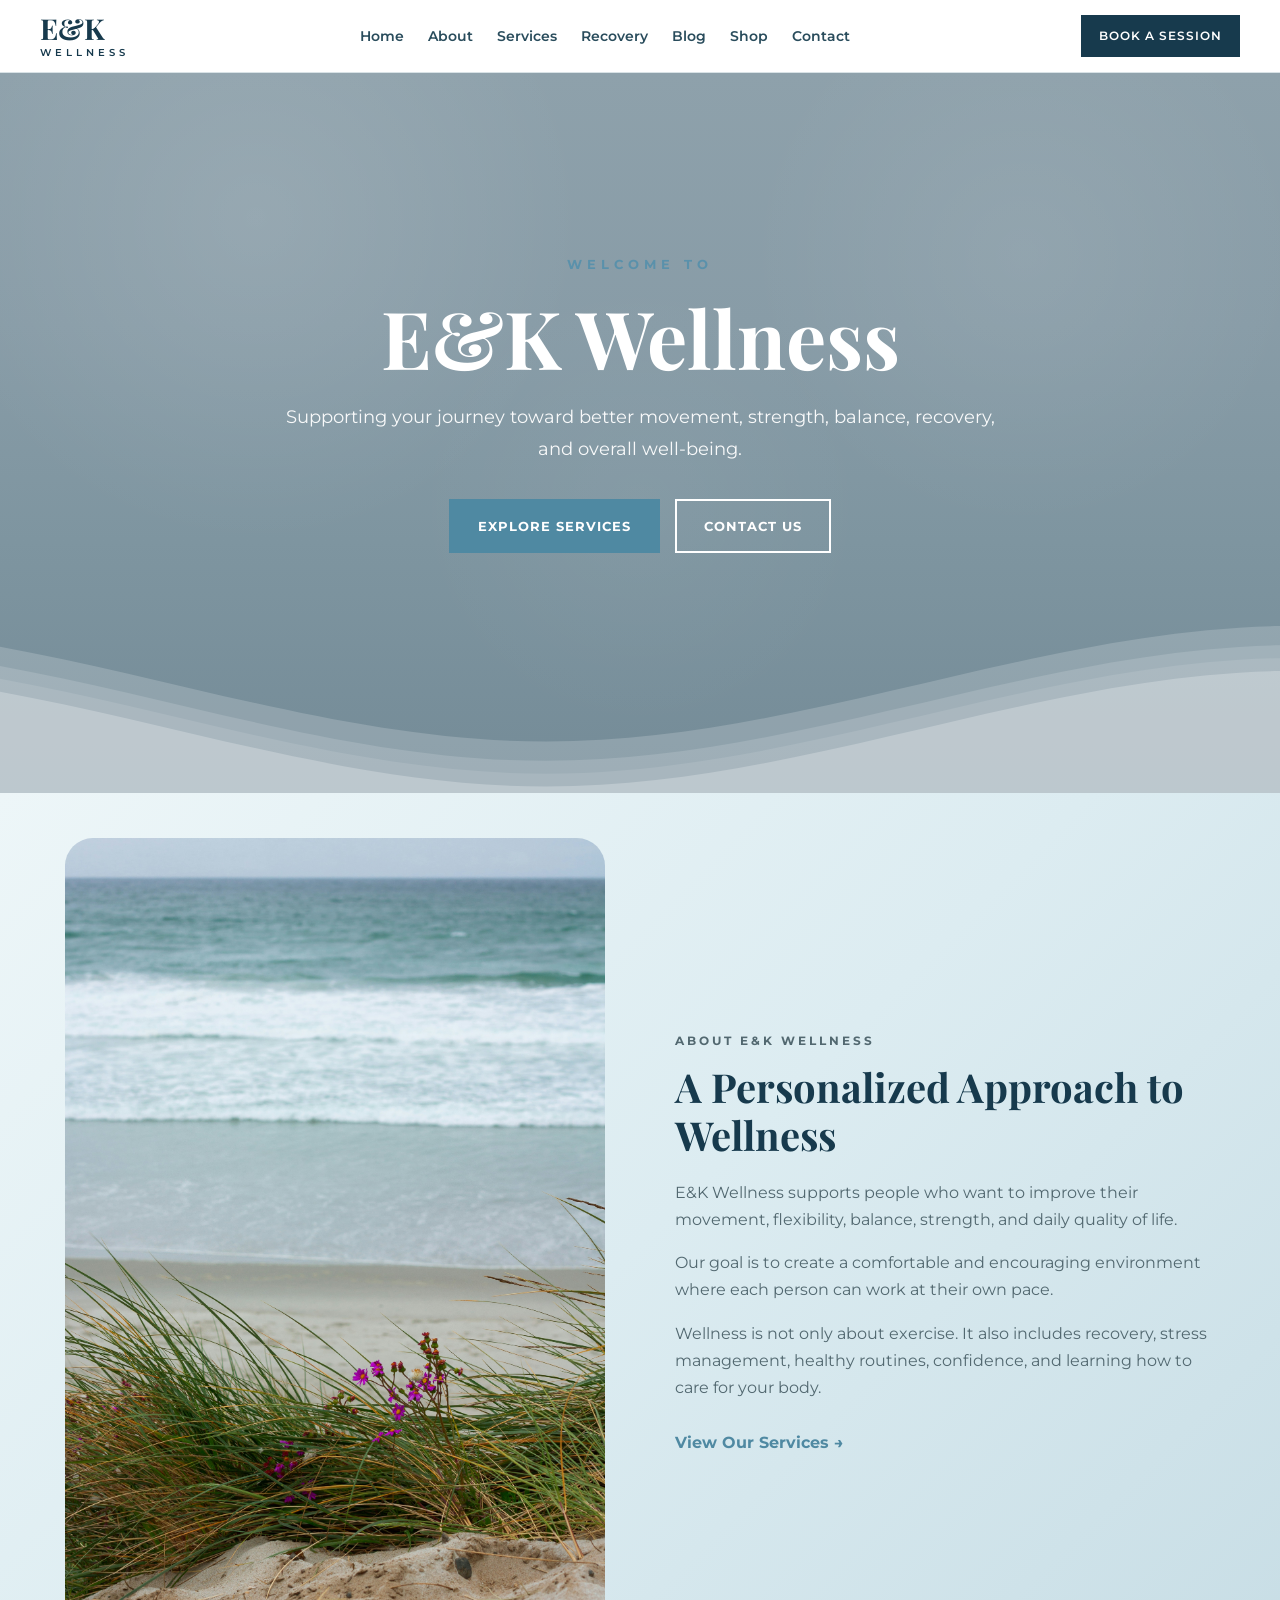
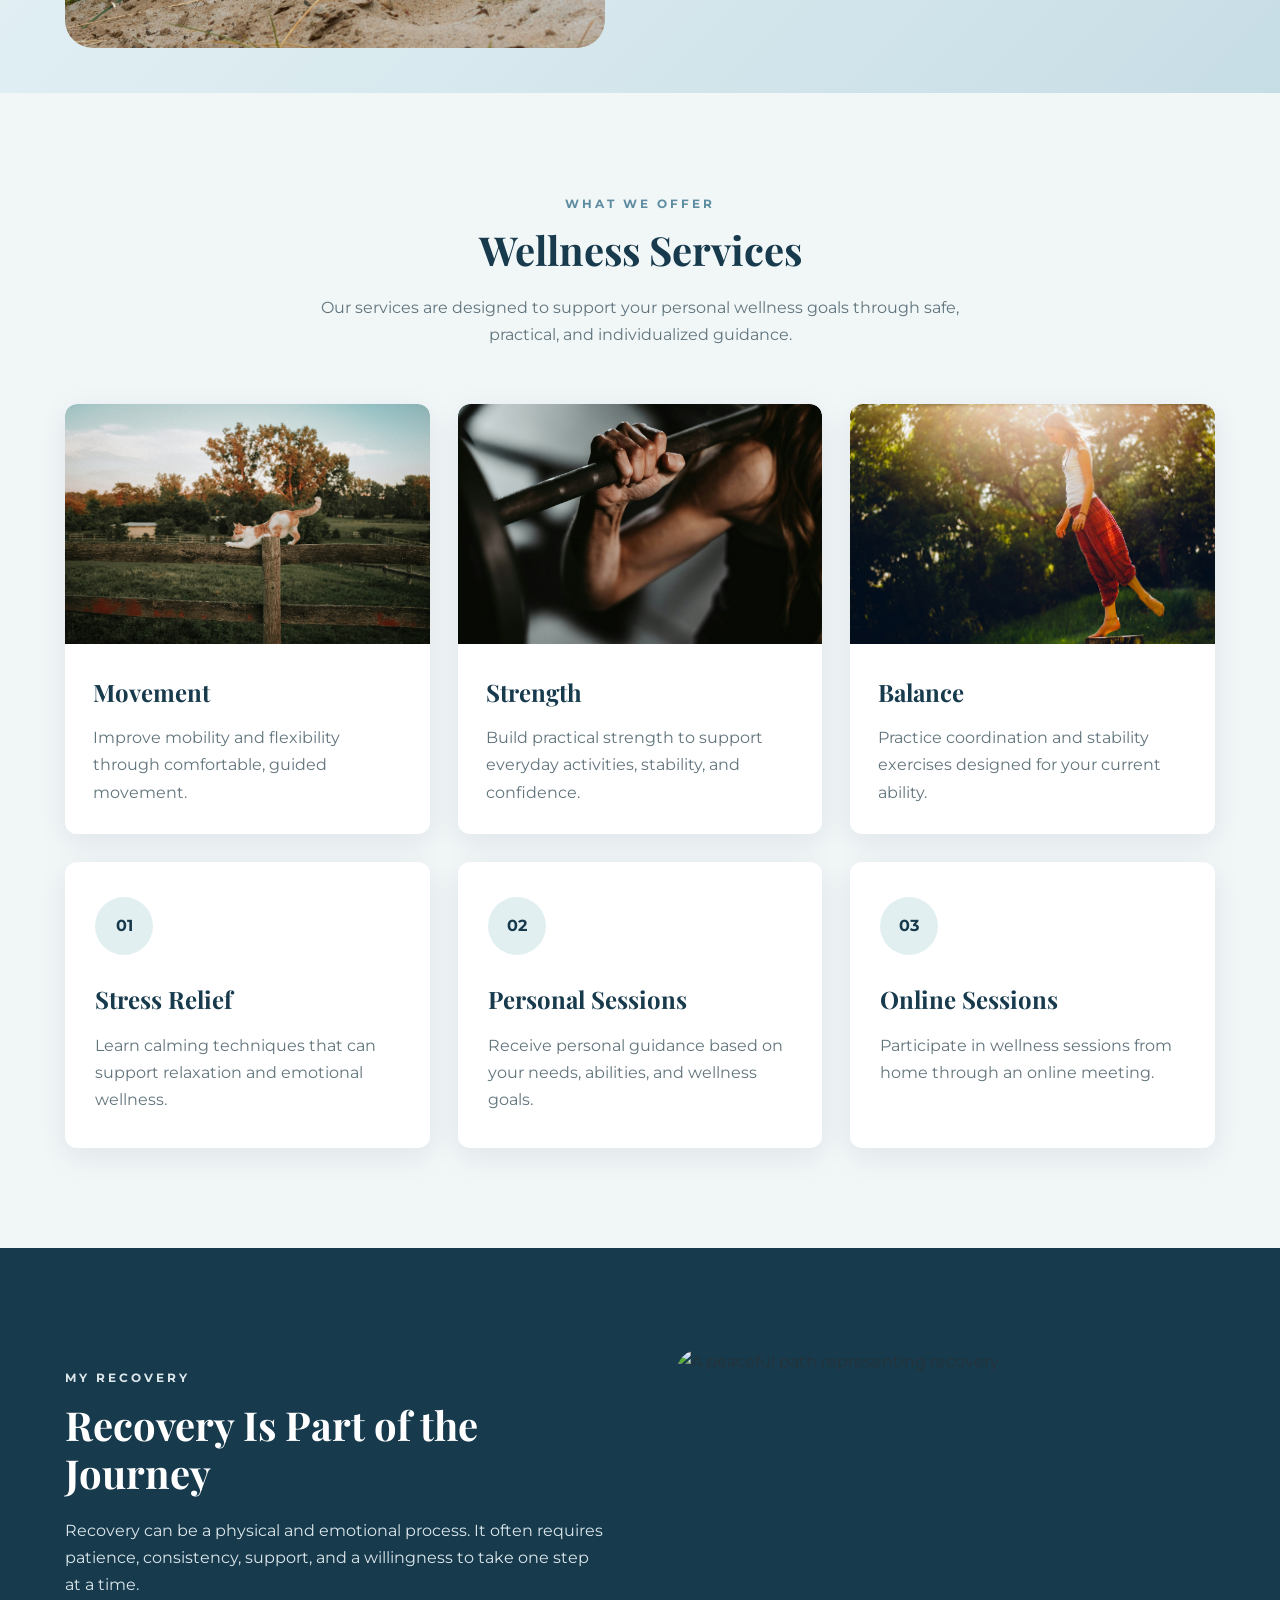
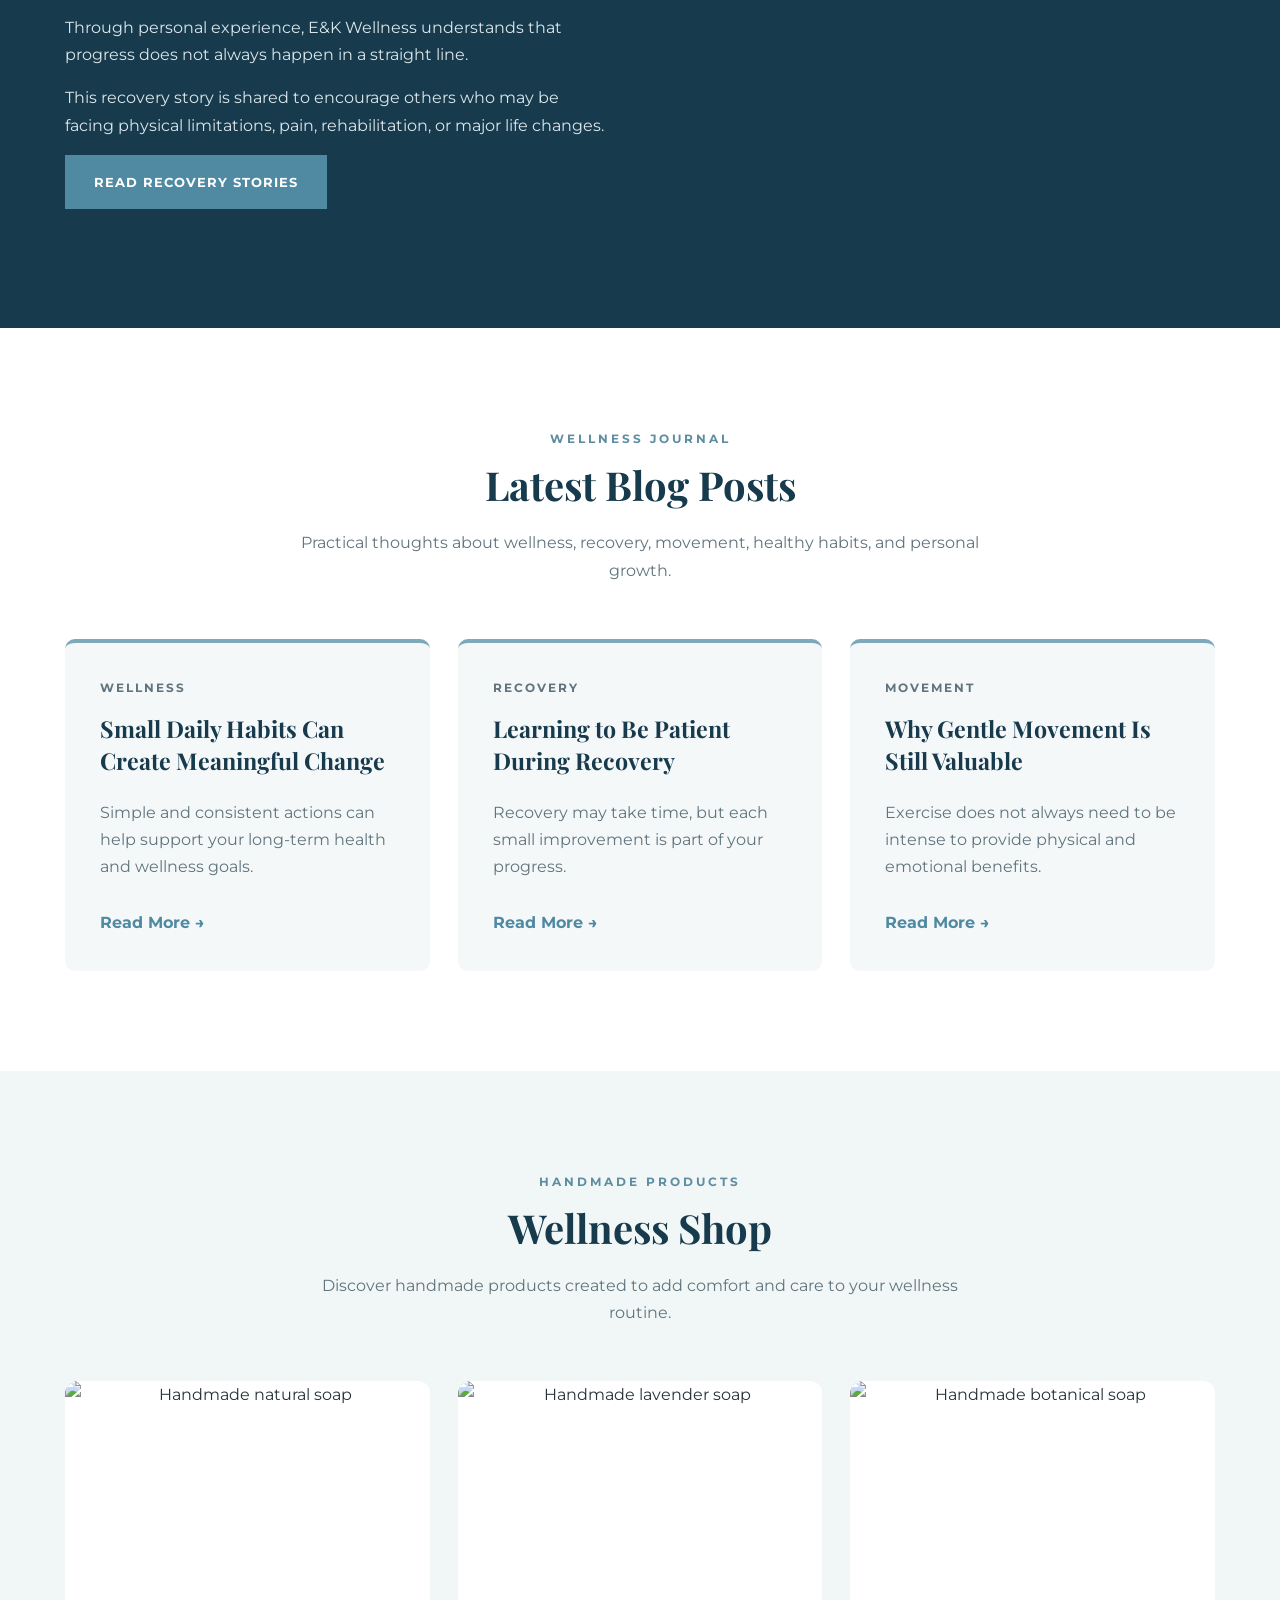
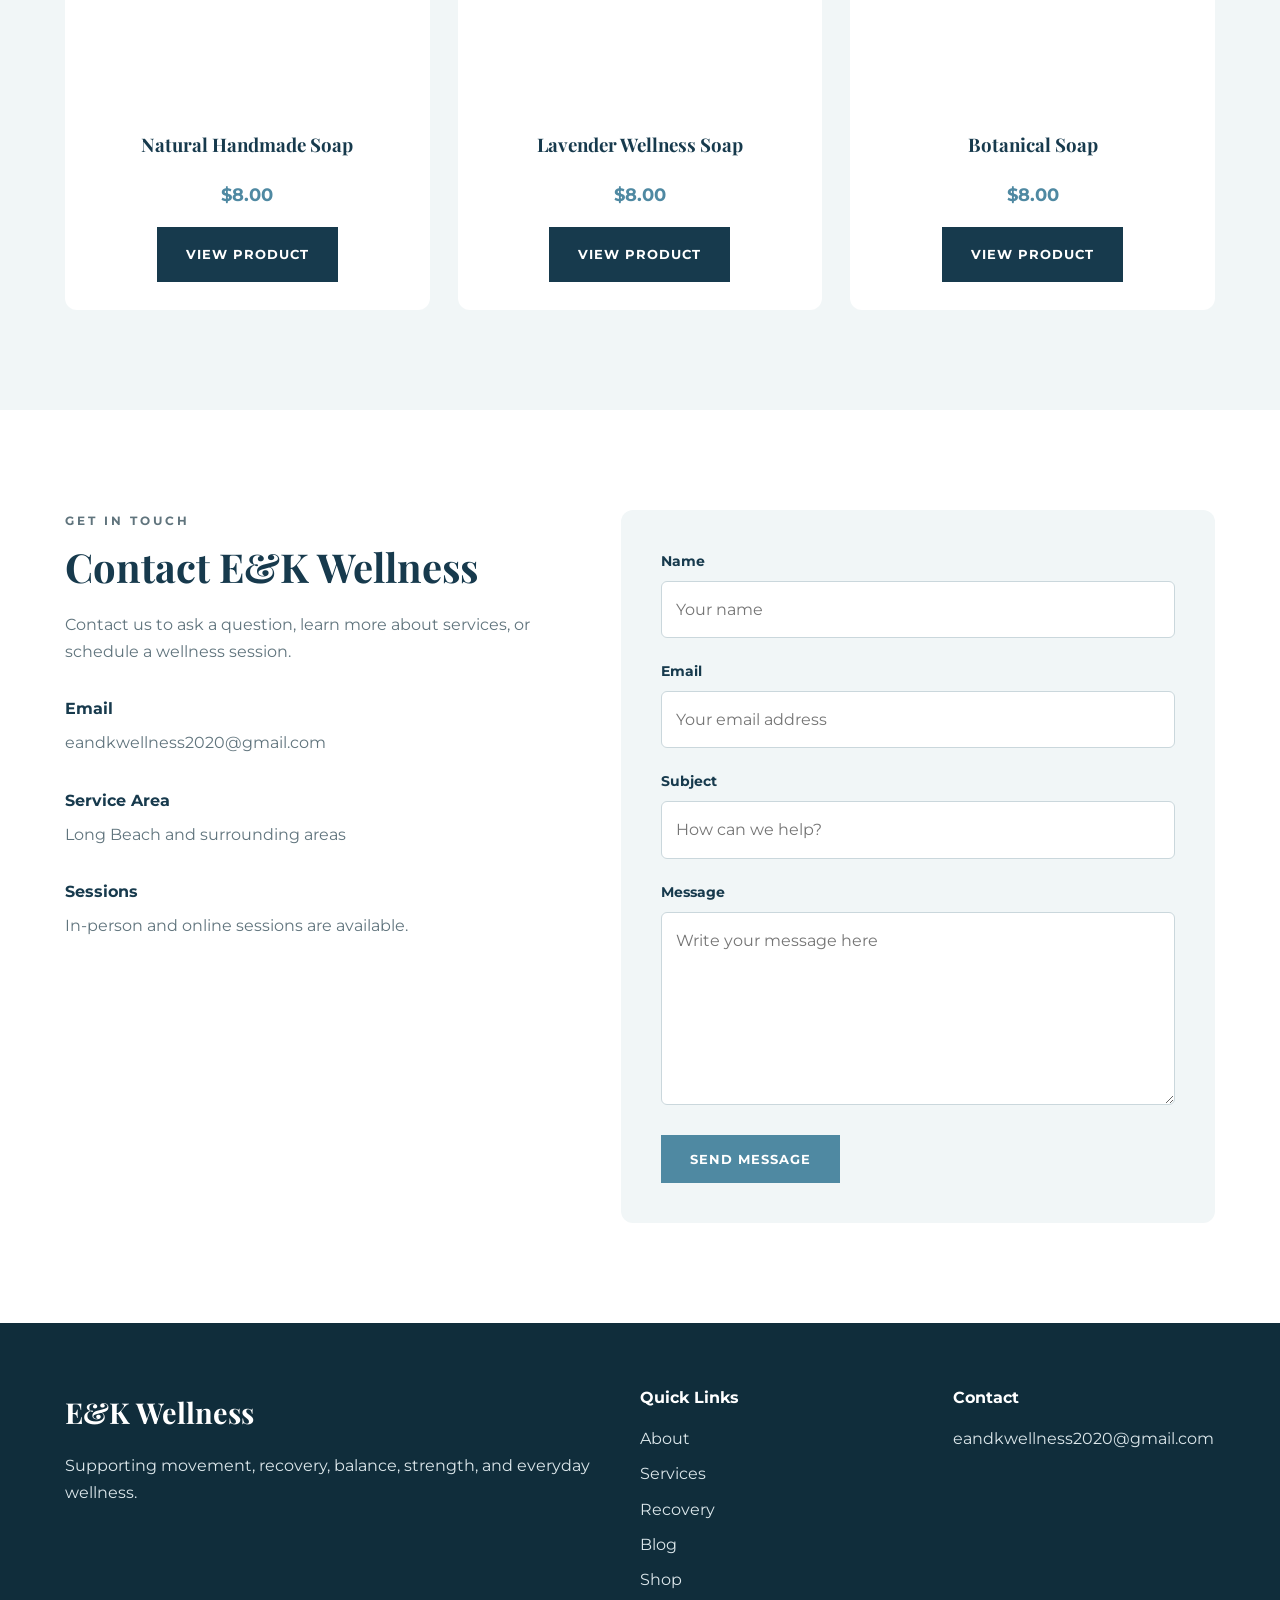
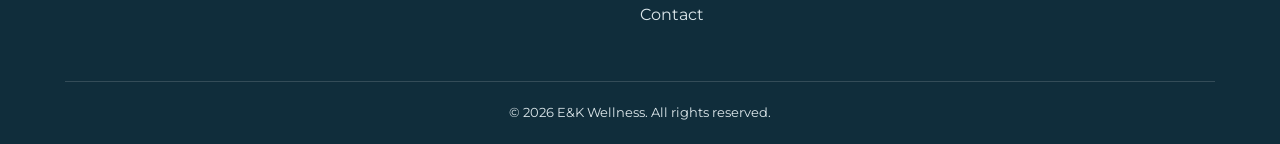
==== index.html @ 8a2efecd "Update index.html" ====
<!DOCTYPE html>
<html lang="en">
  <head>
    <meta charset="UTF-8" />

    <meta
      name="viewport"
      content="width=device-width, initial-scale=1.0"
    />

    <meta
      name="description"
      content="E&K Wellness offers personalized wellness support, movement, recovery, strength training, and handmade wellness products."
    />

    <title>E&K Wellness</title>

    <link rel="stylesheet" href="styles.css" />

    <link rel="preconnect" href="https://fonts.googleapis.com" />

    <link rel="preconnect" href="https://fonts.gstatic.com" crossorigin />

    <link
      href="https://fonts.googleapis.com/css2?family=Montserrat:wght@400;500;600;700&family=Playfair+Display:wght@600;700&display=swap"
      rel="stylesheet"
    />
  </head>

  <body>
    <!-- =========================
         HEADER / NAVIGATION
    ========================== -->

    <header class="site-header">
      <div class="header-container">
        <a href="#home" class="logo">
          <span class="logo-main">E&amp;K</span>
          <span class="logo-small">WELLNESS</span>
        </a>

        <nav class="main-nav" aria-label="Main navigation">
          <ul>
            <li><a href="#home">Home</a></li>
            <li><a href="#about">About</a></li>
            <li><a href="#services">Services</a></li>
            <li><a href="#recovery">Recovery</a></li>
            <li><a href="#blog">Blog</a></li>
            <li><a href="#shop">Shop</a></li>
            <li><a href="#contact">Contact</a></li>
          </ul>
        </nav>

        <a href="#contact" class="header-button">Book a Session</a>
      </div>
    </header>

    <main>
     <section class="hero-section" id="home">
  <div class="hero-content">
    <p class="hero-kicker">WELCOME TO</p>
    <h1>E&amp;K Wellness</h1>
    <p class="hero-text">
      Supporting your journey toward better movement, strength, balance,
      recovery, and overall well-being.
    </p>

    <div class="hero-buttons">
      <a href="#services" class="button primary-button">Explore Services</a>
      <a href="#contact" class="button secondary-button">Contact Us</a>
    </div>
  </div>

  <div class="wave-wrapper">
    <svg
      class="waves"
      xmlns="http://www.w3.org/2000/svg"
      viewBox="0 24 150 28"
      preserveAspectRatio="none"
    >
      <defs>
        <path
          id="gentle-wave"
          d="M-160 44c30 0 58-18 88-18s58 18 88 18 58-18 88-18 58 18 88 18v44h-352z"
        ></path>
      </defs>

      <g class="parallax">
        <use href="#gentle-wave" x="48" y="0" fill="rgba(255,255,255,0.18)"></use>
        <use href="#gentle-wave" x="48" y="3" fill="rgba(255,255,255,0.14)"></use>
        <use href="#gentle-wave" x="48" y="5" fill="rgba(255,255,255,0.10)"></use>
        <use href="#gentle-wave" x="48" y="7" fill="rgba(255,255,255,0.24)"></use>
      </g>
    </svg>
  </div>
</section>
      <!-- =========================
           ABOUT SECTION
      ========================== -->

      <section id="about" class="section about-section">
        <div class="section-container two-column">
          <div class="image-column">
            <img
              src="peaceful_outdoor.jpg"
              alt="A peaceful outdoor wellness setting"
            />
          </div>

          <div class="text-column">
            <p class="section-label">ABOUT E&amp;K WELLNESS</p>

            <h2>A Personalized Approach to Wellness</h2>

            <p>
              E&amp;K Wellness supports people who want to improve their
              movement, flexibility, balance, strength, and daily quality of
              life.
            </p>

            <p>
              Our goal is to create a comfortable and encouraging environment
              where each person can work at their own pace.
            </p>

            <p>
              Wellness is not only about exercise. It also includes recovery,
              stress management, healthy routines, confidence, and learning
              how to care for your body.
            </p>

            <a href="#services" class="text-link">View Our Services →</a>
          </div>
        </div>
      </section>

      <!-- =========================
           SERVICES SECTION
      ========================== -->

      <section id="services" class="section services-section">
        <div class="section-container">
          <div class="section-heading">
            <p class="section-label">WHAT WE OFFER</p>

            <h2>Wellness Services</h2>

            <p>
              Our services are designed to support your personal wellness
              goals through safe, practical, and individualized guidance.
            </p>
          </div>

          <div class="card-grid">
            <article class="service-card">
              <img
                src="gentle_movement.jpg"
                alt="Person practicing gentle movement"
              />

              <div class="card-content">
                <h3>Movement</h3>

                <p>
                  Improve mobility and flexibility through comfortable,
                  guided movement.
                </p>
              </div>
            </article>

            <article class="service-card">
              <img
                src="Strength_training.jpg"
                alt="Person doing strength training"
              />

              <div class="card-content">
                <h3>Strength</h3>

                <p>
                  Build practical strength to support everyday activities,
                  stability, and confidence.
                </p>
              </div>
            </article>

            <article class="service-card">
              <img
                src="balance_exercise.jpg"
                alt="Person practicing balance exercises"
              />

              <div class="card-content">
                <h3>Balance</h3>

                <p>
                  Practice coordination and stability exercises designed for
                  your current ability.
                </p>
              </div>
            </article>

            <article class="service-card text-service-card">
              <div class="service-icon">01</div>

              <h3>Stress Relief</h3>

              <p>
                Learn calming techniques that can support relaxation and
                emotional wellness.
              </p>
            </article>

            <article class="service-card text-service-card">
              <div class="service-icon">02</div>

              <h3>Personal Sessions</h3>

              <p>
                Receive personal guidance based on your needs, abilities, and
                wellness goals.
              </p>
            </article>

            <article class="service-card text-service-card">
              <div class="service-icon">03</div>

              <h3>Online Sessions</h3>

              <p>
                Participate in wellness sessions from home through an online
                meeting.
              </p>
            </article>
          </div>
        </div>
      </section>

      <!-- =========================
           RECOVERY SECTION
      ========================== -->

      <section id="recovery" class="section recovery-section">
        <div class="section-container two-column reverse-column">
          <div class="text-column">
            <p class="section-label">MY RECOVERY</p>

            <h2>Recovery Is Part of the Journey</h2>

            <p>
              Recovery can be a physical and emotional process. It often
              requires patience, consistency, support, and a willingness to
              take one step at a time.
            </p>

            <p>
              Through personal experience, E&amp;K Wellness understands that
              progress does not always happen in a straight line.
            </p>

            <p>
              This recovery story is shared to encourage others who may be
              facing physical limitations, pain, rehabilitation, or major life
              changes.
            </p>

            <a href="#blog" class="button dark-button">
              Read Recovery Stories
            </a>
          </div>

          <div class="image-column">
            <img
              src="images/recovery.jpg"
              alt="A peaceful path representing recovery"
            />
          </div>
        </div>
      </section>

      <!-- =========================
           BLOG SECTION
      ========================== -->

      <section id="blog" class="section blog-section">
        <div class="section-container">
          <div class="section-heading">
            <p class="section-label">WELLNESS JOURNAL</p>

            <h2>Latest Blog Posts</h2>

            <p>
              Practical thoughts about wellness, recovery, movement, healthy
              habits, and personal growth.
            </p>
          </div>

          <div class="blog-grid">
            <article class="blog-card">
              <p class="blog-date">Wellness</p>

              <h3>Small Daily Habits Can Create Meaningful Change</h3>

              <p>
                Simple and consistent actions can help support your long-term
                health and wellness goals.
              </p>

              <a href="#" class="text-link">Read More →</a>
            </article>

            <article class="blog-card">
              <p class="blog-date">Recovery</p>

              <h3>Learning to Be Patient During Recovery</h3>

              <p>
                Recovery may take time, but each small improvement is part of
                your progress.
              </p>

              <a href="#" class="text-link">Read More →</a>
            </article>

            <article class="blog-card">
              <p class="blog-date">Movement</p>

              <h3>Why Gentle Movement Is Still Valuable</h3>

              <p>
                Exercise does not always need to be intense to provide
                physical and emotional benefits.
              </p>

              <a href="#" class="text-link">Read More →</a>
            </article>
          </div>
        </div>
      </section>

      <!-- =========================
           SHOP SECTION
      ========================== -->

      <section id="shop" class="section shop-section">
        <div class="section-container">
          <div class="section-heading">
            <p class="section-label">HANDMADE PRODUCTS</p>

            <h2>Wellness Shop</h2>

            <p>
              Discover handmade products created to add comfort and care to
              your wellness routine.
            </p>
          </div>

          <div class="product-grid">
            <article class="product-card">
              <img
                src="images/soap-1.jpg"
                alt="Handmade natural soap"
              />

              <div class="product-content">
                <h3>Natural Handmade Soap</h3>

                <p class="product-price">$8.00</p>

                <a href="#" class="button dark-button">View Product</a>
              </div>
            </article>

            <article class="product-card">
              <img
                src="images/soap-2.jpg"
                alt="Handmade lavender soap"
              />

              <div class="product-content">
                <h3>Lavender Wellness Soap</h3>

                <p class="product-price">$8.00</p>

                <a href="#" class="button dark-button">View Product</a>
              </div>
            </article>

            <article class="product-card">
              <img
                src="images/soap-3.jpg"
                alt="Handmade botanical soap"
              />

              <div class="product-content">
                <h3>Botanical Soap</h3>

                <p class="product-price">$8.00</p>

                <a href="#" class="button dark-button">View Product</a>
              </div>
            </article>
          </div>
        </div>
      </section>

      <!-- =========================
           CONTACT SECTION
      ========================== -->

      <section id="contact" class="section contact-section">
        <div class="section-container contact-container">
          <div class="contact-information">
            <p class="section-label">GET IN TOUCH</p>

            <h2>Contact E&amp;K Wellness</h2>

            <p>
              Contact us to ask a question, learn more about services, or
              schedule a wellness session.
            </p>

            <div class="contact-item">
              <h3>Email</h3>

              <a href="mailto:eandkwellness2020@gmail.com">
                eandkwellness2020@gmail.com
              </a>
            </div>

            <div class="contact-item">
              <h3>Service Area</h3>

              <p>Long Beach and surrounding areas</p>
            </div>

            <div class="contact-item">
              <h3>Sessions</h3>

              <p>In-person and online sessions are available.</p>
            </div>
          </div>

          <form class="contact-form">
            <div class="form-group">
              <label for="name">Name</label>

              <input
                type="text"
                id="name"
                name="name"
                placeholder="Your name"
                required
              />
            </div>

            <div class="form-group">
              <label for="email">Email</label>

              <input
                type="email"
                id="email"
                name="email"
                placeholder="Your email address"
                required
              />
            </div>

            <div class="form-group">
              <label for="subject">Subject</label>

              <input
                type="text"
                id="subject"
                name="subject"
                placeholder="How can we help?"
              />
            </div>

            <div class="form-group">
              <label for="message">Message</label>

              <textarea
                id="message"
                name="message"
                rows="6"
                placeholder="Write your message here"
                required
              ></textarea>
            </div>

            <button type="submit" class="button primary-button">
              Send Message
            </button>
          </form>
        </div>
      </section>
    </main>

    <!-- =========================
         FOOTER
    ========================== -->

    <footer class="site-footer">
      <div class="footer-container">
        <div>
          <a href="#home" class="footer-logo">E&amp;K Wellness</a>

          <p>
            Supporting movement, recovery, balance, strength, and everyday
            wellness.
          </p>
        </div>

        <div>
          <h2>Quick Links</h2>

          <ul class="footer-links">
            <li><a href="#about">About</a></li>
            <li><a href="#services">Services</a></li>
            <li><a href="#recovery">Recovery</a></li>
            <li><a href="#blog">Blog</a></li>
            <li><a href="#shop">Shop</a></li>
            <li><a href="#contact">Contact</a></li>
          </ul>
        </div>

        <div>
          <h2>Contact</h2>

          <p>
            <a href="mailto:eandkwellness2020@gmail.com">
              eandkwellness2020@gmail.com
            </a>
          </p>
        </div>
      </div>

      <div class="copyright">
        <p>&copy; 2026 E&amp;K Wellness. All rights reserved.</p>
      </div>
    </footer>
  </body>
</html>
---- styles.css ----
/* =========================
   BASIC RESET
========================== */

* {
  box-sizing: border-box;
}

html {
  scroll-behavior: smooth;
}

body {
  margin: 0;
  background-color: #ffffff;
  color: #263238;
  font-family: "Montserrat", sans-serif;
  line-height: 1.7;
}

img {
  display: block;
  width: 100%;
}

a {
  color: inherit;
  text-decoration: none;
}

ul {
  margin: 0;
  padding: 0;
  list-style: none;
}

h1,
h2,
h3,
p {
  margin-top: 0;
}

h1,
h2 {
  font-family: "Playfair Display", serif;
}

h2 {
  margin-bottom: 20px;
  color: #173a4d;
  font-size: 2.5rem;
  line-height: 1.2;
}

/* =========================
   HEADER
========================== */

.site-header {
  position: sticky;
  top: 0;
  z-index: 1000;
  background-color: rgba(255, 255, 255, 0.97);
  border-bottom: 1px solid #d8e2e6;
}

.header-container {
  display: flex;
  align-items: center;
  justify-content: space-between;
  max-width: 1250px;
  min-height: 72px;
  margin: 0 auto;
  padding: 10px 25px;
}

.logo {
  display: flex;
  flex-direction: column;
  color: #173a4d;
  line-height: 1;
}

.logo-main {
  font-family: "Playfair Display", serif;
  font-size: 1.8rem;
  font-weight: 700;
}

.logo-small {
  margin-top: 5px;
  font-size: 0.65rem;
  font-weight: 600;
  letter-spacing: 4px;
}

.main-nav ul {
  display: flex;
  align-items: center;
  gap: 24px;
}

.main-nav a {
  position: relative;
  padding: 10px 0;
  color: #294c5c;
  font-size: 0.9rem;
  font-weight: 600;
}

.main-nav a::after {
  position: absolute;
  bottom: 3px;
  left: 0;
  width: 0;
  height: 2px;
  background-color: #7da9bb;
  content: "";
  transition: width 0.3s ease;
}

.main-nav a:hover::after {
  width: 100%;
}

.header-button {
  padding: 10px 18px;
  background-color: #173a4d;
  color: #ffffff;
  font-size: 0.78rem;
  font-weight: 600;
  letter-spacing: 1px;
  text-transform: uppercase;
}

/* =========================
   HERO / HOME
========================== */

.hero-section {
  position: relative;
  display: flex;
  align-items: center;
  justify-content: center;
  min-height: 720px;
  padding: 80px 25px 140px;
  overflow: hidden;

  background:
    linear-gradient(
      180deg,
      #8ea1ab 0%,
      #889ca7 35%,
      #7e95a0 65%,
      #748b97 100%
    );

  color: #ffffff;
  text-align: center;
}

/* 海のやわらかい光 */
.hero-section::before {
  content: "";
  position: absolute;
  inset: 0;
  background:
    radial-gradient(circle at 20% 20%, rgba(255, 255, 255, 0.10), transparent 28%),
    radial-gradient(circle at 80% 25%, rgba(255, 255, 255, 0.07), transparent 24%),
    radial-gradient(circle at 50% 60%, rgba(255, 255, 255, 0.04), transparent 30%);
  z-index: 1;
}

.hero-content {
  position: relative;
  z-index: 3;
  max-width: 850px;
}

.hero-kicker {
  margin: 0 0 18px;
  color: #5a91ab;
  font-size: 0.82rem;
  font-weight: 700;
  letter-spacing: 5px;
  text-transform: uppercase;
}

.hero-content h1 {
  margin-bottom: 20px;
  color: #ffffff;
  font-size: 5rem;
  line-height: 1.1;
}

.hero-text {
  max-width: 720px;
  margin: 0 auto 35px;
  color: rgba(255, 255, 255, 0.94);
  font-size: 1.15rem;
  line-height: 1.7;
}

.hero-buttons {
  display: flex;
  flex-wrap: wrap;
  justify-content: center;
  gap: 15px;
}

/* =========================
   WAVE SVG
========================== */

.wave-wrapper {
  position: absolute;
  left: 0;
  right: 0;
  bottom: 0;
  width: 100%;
  line-height: 0;
  z-index: 2;
}

.waves {
  position: relative;
  display: block;
  width: 100%;
  height: 180px;
  min-height: 120px;
  max-height: 220px;
}

/* 波のアニメーション */
.parallax > use {
  animation: moveWaves 25s cubic-bezier(0.55, 0.5, 0.45, 0.5) infinite;
}

.parallax > use:nth-child(1) {
  animation-delay: -2s;
  animation-duration: 10s;
}

.parallax > use:nth-child(2) {
  animation-delay: -3s;
  animation-duration: 14s;
}

.parallax > use:nth-child(3) {
  animation-delay: -4s;
  animation-duration: 18s;
}

.parallax > use:nth-child(4) {
  animation-delay: -5s;
  animation-duration: 24s;
}

@keyframes moveWaves {
  0% {
    transform: translate3d(-90px, 0, 0);
  }
  100% {
    transform: translate3d(85px, 0, 0);
  }
}

/* ボタンを少し海カラーに調整 */
.primary-button {
  background-color: #4f89a2;
  color: #ffffff;
}

.primary-button:hover {
  background-color: #376d86;
}

.secondary-button {
  border: 2px solid #ffffff;
  color: #ffffff;
  background-color: transparent;
}

.secondary-button:hover {
  background-color: rgba(255, 255, 255, 0.12);
  color: #ffffff;
}

/* =========================
   MOBILE
========================== */

@media (max-width: 750px) {
  .hero-section {
    min-height: 620px;
    padding: 70px 20px 110px;
  }

  .hero-content h1 {
    font-size: 3.2rem;
  }

  .hero-text {
    font-size: 1rem;
  }

  .hero-kicker {
    font-size: 0.72rem;
    letter-spacing: 4px;
  }

  .waves {
    height: 110px;
    min-height: 80px;
  }
}
/* =========================
   GENERAL SECTIONS
========================== */

.section {
  padding: 100px 25px;
}

.section-container {
  max-width: 1150px;
  margin: 0 auto;
}

.section-label {
  margin-bottom: 12px;
  color: #5e8da1;
  font-size: 0.78rem;
  font-weight: 700;
  letter-spacing: 3px;
}

.section-heading {
  max-width: 700px;
  margin: 0 auto 55px;
  text-align: center;
}

.section-heading p:last-child {
  color: #60747d;
}

.two-column {
  display: grid;
  grid-template-columns: 1fr 1fr;
  align-items: center;
  gap: 70px;
}

.image-column img {
  min-height: 480px;
  object-fit: cover;
  border-radius: 28px;
}

.text-column p {
  color: #526870;
}

.text-link {
  display: inline-block;
  margin-top: 12px;
  color: #4f89a2;
  font-weight: 700;
}

/* =========================
   BUTTONS
========================== */

.button {
  display: inline-block;
  padding: 14px 27px;
  border: 2px solid transparent;
  cursor: pointer;
  font-family: "Montserrat", sans-serif;
  font-size: 0.82rem;
  font-weight: 700;
  letter-spacing: 1px;
  text-align: center;
  text-transform: uppercase;
  transition:
    background-color 0.3s ease,
    color 0.3s ease,
    border-color 0.3s ease;
}

.primary-button {
  background-color: #4f89a2;
  color: #ffffff;
}

.primary-button:hover {
  background-color: #376d86;
}

.secondary-button {
  border-color: #ffffff;
  color: #ffffff;
}

.secondary-button:hover {
  background-color: #ffffff;
  color: #173a4d;
}

.dark-button {
  background-color: #173a4d;
  color: #ffffff;
}

.dark-button:hover {
  background-color: #27596f;
}

/* =========================
   ABOUT
========================== */

.about-section {
  position: relative;
  padding: 45px 35px;
  overflow: hidden;

  background: linear-gradient(
    135deg,
    #edf6f8 0%,
    #dcecf1 50%,
    #c7dde5 100%
  );
}

.about-container {
  position: relative;
  z-index: 2;

  display: grid;
  grid-template-columns: 1fr 1.2fr;
  align-items: stretch;

  max-width: 1250px;
  margin: 0 auto;

  overflow: hidden;

  border: 1px solid rgba(91, 139, 158, 0.22);
  border-radius: 30px;

  background-color: rgba(248, 252, 253, 0.96);

  box-shadow:
    0 20px 50px rgba(50, 82, 96, 0.18),
    0 5px 15px rgba(50, 82, 96, 0.08);
}

/* =========================
   ABOUT IMAGE
========================== */

.about-image {
  min-height: 650px;
  margin: 22px;
  padding: 14px;

  display: flex;
  align-items: center;
  justify-content: center;

  overflow: hidden;

  border: 1px solid rgba(91, 139, 158, 0.24);
  border-radius: 34px;

  background: linear-gradient(
    145deg,
    rgba(225, 240, 245, 0.98) 0%,
    rgba(205, 226, 234, 0.98) 100%
  );

  box-shadow:
    0 15px 35px rgba(47, 79, 94, 0.16),
    0 4px 10px rgba(47, 79, 94, 0.08);
}

.about-image img {
  display: block;

  width: 100%;
  height: 100%;
  min-height: 620px;

  object-fit: cover;
  object-position: center;

  border: 6px solid rgba(255, 255, 255, 0.92);
  border-radius: 28px;

  box-shadow:
    0 14px 30px rgba(47, 79, 94, 0.2),
    0 4px 10px rgba(47, 79, 94, 0.1);
}

/* =========================
   ABOUT TEXT
========================== */

.about-content {
  display: flex;
  flex-direction: column;
  justify-content: center;

  padding: 60px 70px;
}

.about-label {
  margin: 0 0 18px;

  color: #4e788b;

  font-size: 0.8rem;
  font-weight: 700;

  letter-spacing: 4px;
  text-transform: uppercase;
}

.about-content h2 {
  margin: 0 0 25px;

  color: #173e55;

  font-family: Georgia, "Times New Roman", serif;

  font-size: clamp(2.4rem, 4vw, 4rem);
  font-weight: 700;

  line-height: 1.08;
}

.about-content p {
  max-width: 650px;
  margin: 0 0 22px;

  color: #486575;

  font-size: 1.05rem;
  line-height: 1.8;
}

.about-content p:last-of-type {
  margin-bottom: 8px;
}

/* =========================
   ABOUT BUTTON
========================== */

.about-button {
  display: inline-block;
  align-self: flex-start;

  margin-top: 18px;
  padding: 15px 28px;

  border: 1px solid #4f89a2;
  border-radius: 8px;

  background-color: #4f89a2;
  color: #ffffff;

  box-shadow: 0 8px 18px rgba(53, 102, 124, 0.25);

  font-size: 1rem;
  font-weight: 700;
  text-decoration: none;

  transition:
    background-color 0.3s ease,
    border-color 0.3s ease,
    transform 0.3s ease,
    box-shadow 0.3s ease;
}

.about-button:hover {
  border-color: #376d86;
  background-color: #376d86;

  transform: translateY(-3px);

  box-shadow: 0 12px 25px rgba(53, 102, 124, 0.35);
}

.about-button:focus-visible {
  outline: 3px solid rgba(79, 137, 162, 0.35);
  outline-offset: 4px;
}

/* 丸い飾りは表示しない */
.about-section::before,
.about-section::after {
  content: none;
  display: none;
}

/* =========================
   ABOUT TABLET
========================== */

@media (max-width: 950px) {
  .about-section {
    padding: 35px 25px;
  }

  .about-container {
    grid-template-columns: 1fr;
    max-width: 760px;
  }

  .about-image {
    min-height: auto;
    height: 500px;
    margin: 18px;
    padding: 12px;
    border-radius: 28px;
  }

  .about-image img {
    min-height: 0;
    height: 100%;
    border-radius: 23px;
  }

  .about-content {
    padding: 50px 45px;
  }
}

/* =========================
   ABOUT MOBILE
========================== */

@media (max-width: 600px) {
  .about-section {
    padding: 25px 14px;
  }

  .about-container {
    border-radius: 22px;
  }

  .about-image {
    height: 360px;
    margin: 12px;
    padding: 8px;
    border-radius: 24px;
  }

  .about-image img {
    min-height: 0;
    border-width: 4px;
    border-radius: 20px;
  }

  .about-content {
    padding: 35px 25px 40px;
  }

  .about-label {
    font-size: 0.7rem;
    letter-spacing: 3px;
  }

  .about-content h2 {
    font-size: 2.2rem;
  }

  .about-content p {
    font-size: 0.98rem;
    line-height: 1.7;
  }

  .about-button {
    width: 100%;
    align-self: stretch;
    text-align: center;
  }
}

/* =========================
   SERVICES
========================== */

.services-section {
  background-color: #f1f6f7;
}

.card-grid {
  display: grid;
  grid-template-columns: repeat(3, 1fr);
  gap: 28px;
}

.service-card {
  overflow: hidden;
  border-radius: 12px;
  background-color: #ffffff;
  box-shadow: 0 8px 30px rgba(24, 57, 71, 0.08);
}

.service-card img {
  height: 240px;
  object-fit: cover;
  border-radius: 12px 12px 0 0;
}

.card-content {
  padding: 28px;
}

.service-card h3 {
  margin-bottom: 12px;
  color: #173a4d;
  font-family: "Playfair Display", serif;
  font-size: 1.5rem;
}

.service-card p {
  margin-bottom: 0;
  color: #61747c;
}

.text-service-card {
  padding: 35px 30px;
}

.service-icon {
  display: flex;
  align-items: center;
  justify-content: center;
  width: 58px;
  height: 58px;
  margin-bottom: 24px;
  border-radius: 50%;
  background-color: #e2eff1;
  color: #173a4d;
  font-weight: 700;
}

/* =========================
   RECOVERY
========================== */

.recovery-section {
  background-color: #173a4d;
}

.recovery-section h2 {
  color: #ffffff;
}

.recovery-section .text-column p {
  color: #dce7eb;
}

.recovery-section .dark-button {
  background-color: #4f89a2;
}

.recovery-section .dark-button:hover {
  background-color: #6c9fb4;
}

.reverse-column {
  grid-template-columns: 1fr 1fr;
}

/* =========================
   BLOG
========================== */

.blog-section {
  background-color: #ffffff;
}

.blog-grid {
  display: grid;
  grid-template-columns: repeat(3, 1fr);
  gap: 28px;
}

.blog-card {
  padding: 35px;
  border-top: 4px solid #7da9bb;
  border-radius: 10px;
  background-color: #f5f8f9;
}

.blog-date {
  margin-bottom: 15px;
  color: #4f89a2;
  font-size: 0.75rem;
  font-weight: 700;
  letter-spacing: 2px;
  text-transform: uppercase;
}

.blog-card h3 {
  color: #173a4d;
  font-family: "Playfair Display", serif;
  font-size: 1.45rem;
  line-height: 1.35;
}

.blog-card p {
  color: #60747d;
}

/* =========================
   SHOP
========================== */

.shop-section {
  background-color: #f1f6f7;
}

.product-grid {
  display: grid;
  grid-template-columns: repeat(3, 1fr);
  gap: 28px;
}

.product-card {
  overflow: hidden;
  border-radius: 12px;
  background-color: #ffffff;
  text-align: center;
}

.product-card img {
  height: 320px;
  object-fit: cover;
  border-radius: 12px 12px 0 0;
}

.product-content {
  padding: 28px;
}

.product-content h3 {
  color: #173a4d;
  font-family: "Playfair Display", serif;
}

.product-price {
  color: #4f89a2;
  font-size: 1.1rem;
  font-weight: 700;
}

/* =========================
   CONTACT
========================== */

.contact-section {
  background-color: #ffffff;
}

.contact-container {
  display: grid;
  grid-template-columns: 0.9fr 1.1fr;
  gap: 70px;
}

.contact-information > p {
  color: #60747d;
}

.contact-item {
  margin-top: 30px;
}

.contact-item h3 {
  margin-bottom: 7px;
  color: #173a4d;
  font-size: 1rem;
}

.contact-item p,
.contact-item a {
  color: #60747d;
}

.contact-form {
  padding: 40px;
  border-radius: 12px;
  background-color: #f1f6f7;
}

.form-group {
  margin-bottom: 22px;
}

.form-group label {
  display: block;
  margin-bottom: 8px;
  color: #173a4d;
  font-size: 0.85rem;
  font-weight: 700;
}

.form-group input,
.form-group textarea {
  width: 100%;
  padding: 14px;
  border: 1px solid #cad7dc;
  border-radius: 6px;
  background-color: #ffffff;
  color: #263238;
  font: inherit;
}

.form-group textarea {
  resize: vertical;
}

.form-group input:focus,
.form-group textarea:focus {
  border-color: #4f89a2;
  outline: none;
}

/* =========================
   FOOTER
========================== */

.site-footer {
  padding: 65px 25px 20px;
  background-color: #102d3b;
  color: #dce7eb;
}

.footer-container {
  display: grid;
  grid-template-columns: 2fr 1fr 1fr;
  max-width: 1150px;
  margin: 0 auto;
  gap: 50px;
}

.footer-logo {
  display: inline-block;
  margin-bottom: 15px;
  color: #ffffff;
  font-family: "Playfair Display", serif;
  font-size: 1.8rem;
  font-weight: 700;
}

.site-footer h2 {
  margin-bottom: 18px;
  color: #ffffff;
  font-family: "Montserrat", sans-serif;
  font-size: 1rem;
}

.footer-links li {
  margin-bottom: 8px;
}

.footer-links a:hover,
.site-footer a:hover {
  color: #9bc0cf;
}

.copyright {
  max-width: 1150px;
  margin: 45px auto 0;
  padding-top: 20px;
  border-top: 1px solid rgba(255, 255, 255, 0.15);
  text-align: center;
}

.copyright p {
  margin-bottom: 0;
  font-size: 0.8rem;
}

/* =========================
   TABLET
========================== */

@media (max-width: 1000px) {
  .header-container {
    flex-wrap: wrap;
    justify-content: center;
    gap: 18px;
  }

  .main-nav {
    order: 3;
    width: 100%;
  }

  .main-nav ul {
    flex-wrap: wrap;
    justify-content: center;
  }

  .card-grid,
  .blog-grid,
  .product-grid {
    grid-template-columns: repeat(2, 1fr);
  }
}

/* =========================
   MOBILE
========================== */

@media (max-width: 750px) {
  h2 {
    font-size: 2rem;
  }

  .header-container {
    position: static;
    flex-direction: column;
  }

  .main-nav ul {
    gap: 7px 16px;
  }

  .header-button {
    display: none;
  }

  .hero-section {
    min-height: 600px;
  }

  .hero-content h1 {
    font-size: 3.2rem;
  }

  .section {
    padding: 75px 20px;
  }

  .two-column,
  .reverse-column,
  .contact-container,
  .footer-container {
    grid-template-columns: 1fr;
    gap: 40px;
  }

  .card-grid,
  .blog-grid,
  .product-grid {
    grid-template-columns: 1fr;
  }

  .image-column img {
    min-height: 350px;
    border-radius: 22px;
  }

  .contact-form {
    padding: 28px 20px;
  }
}
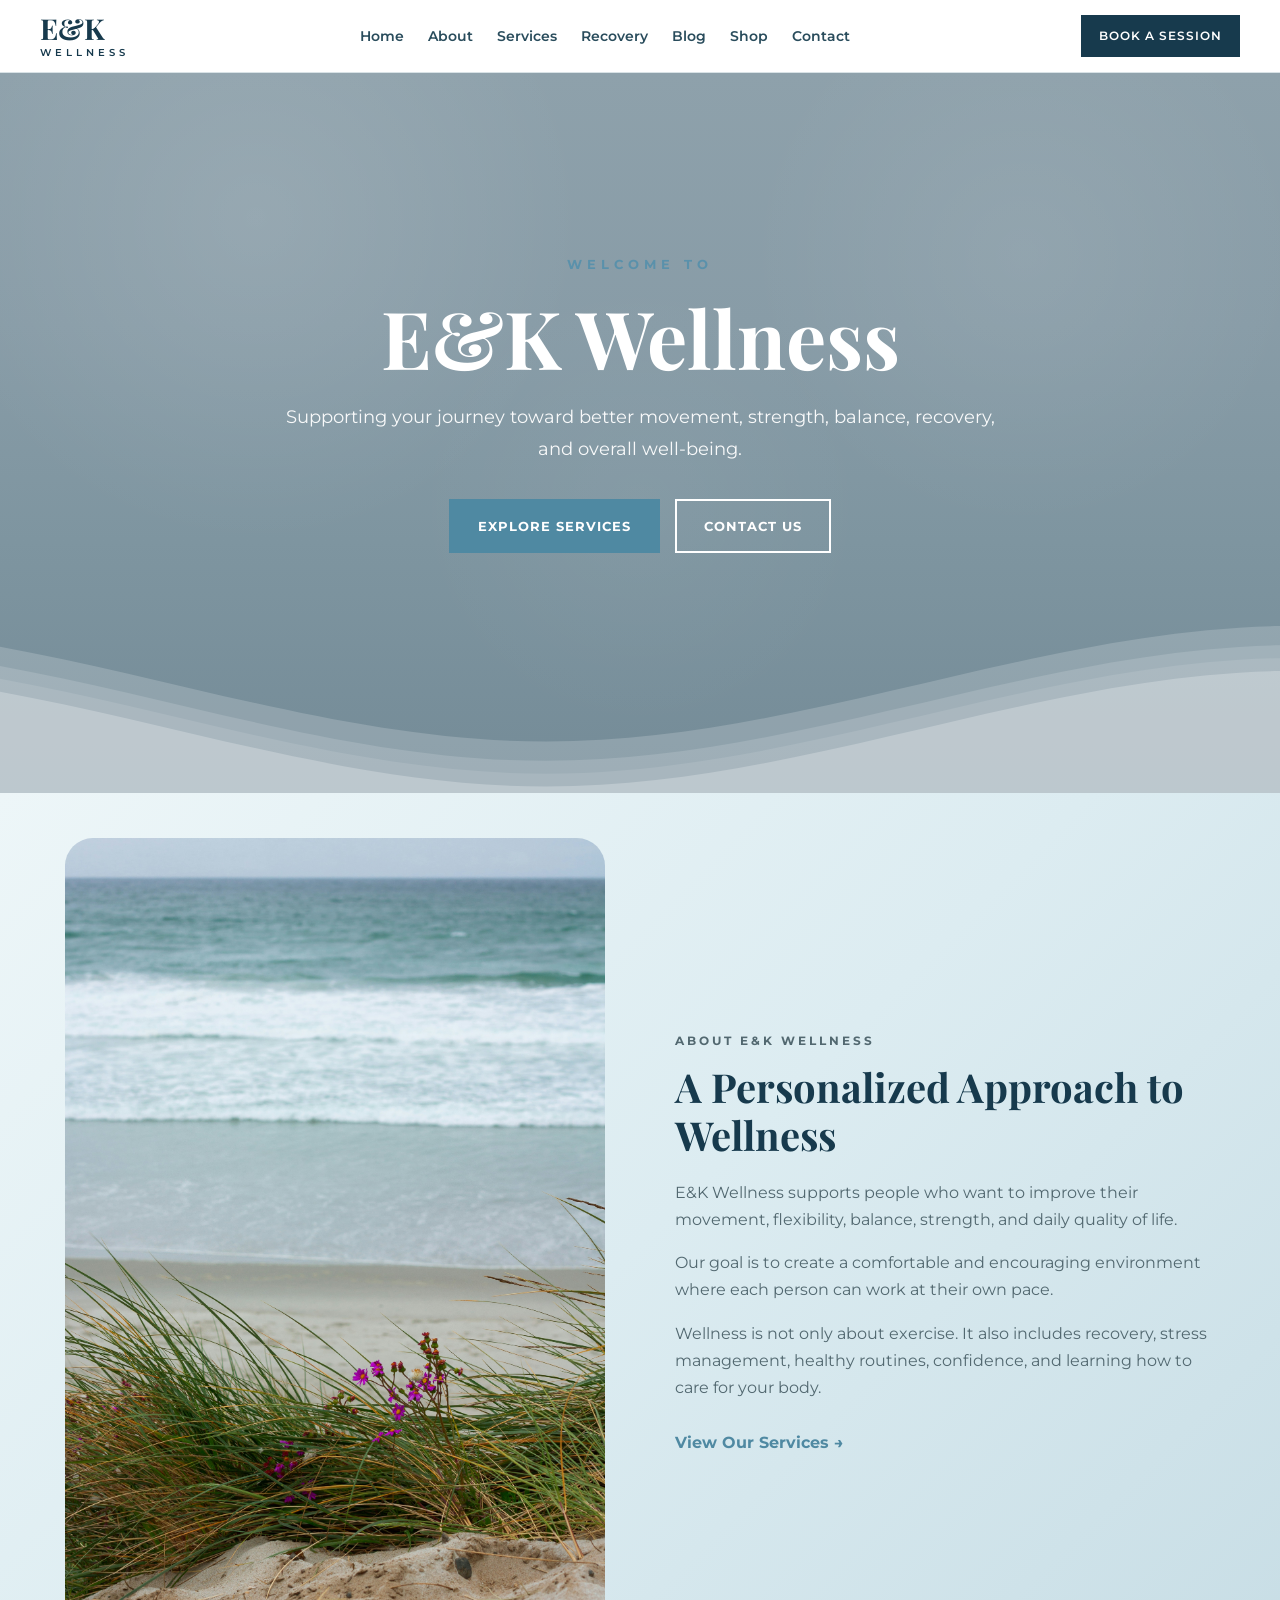
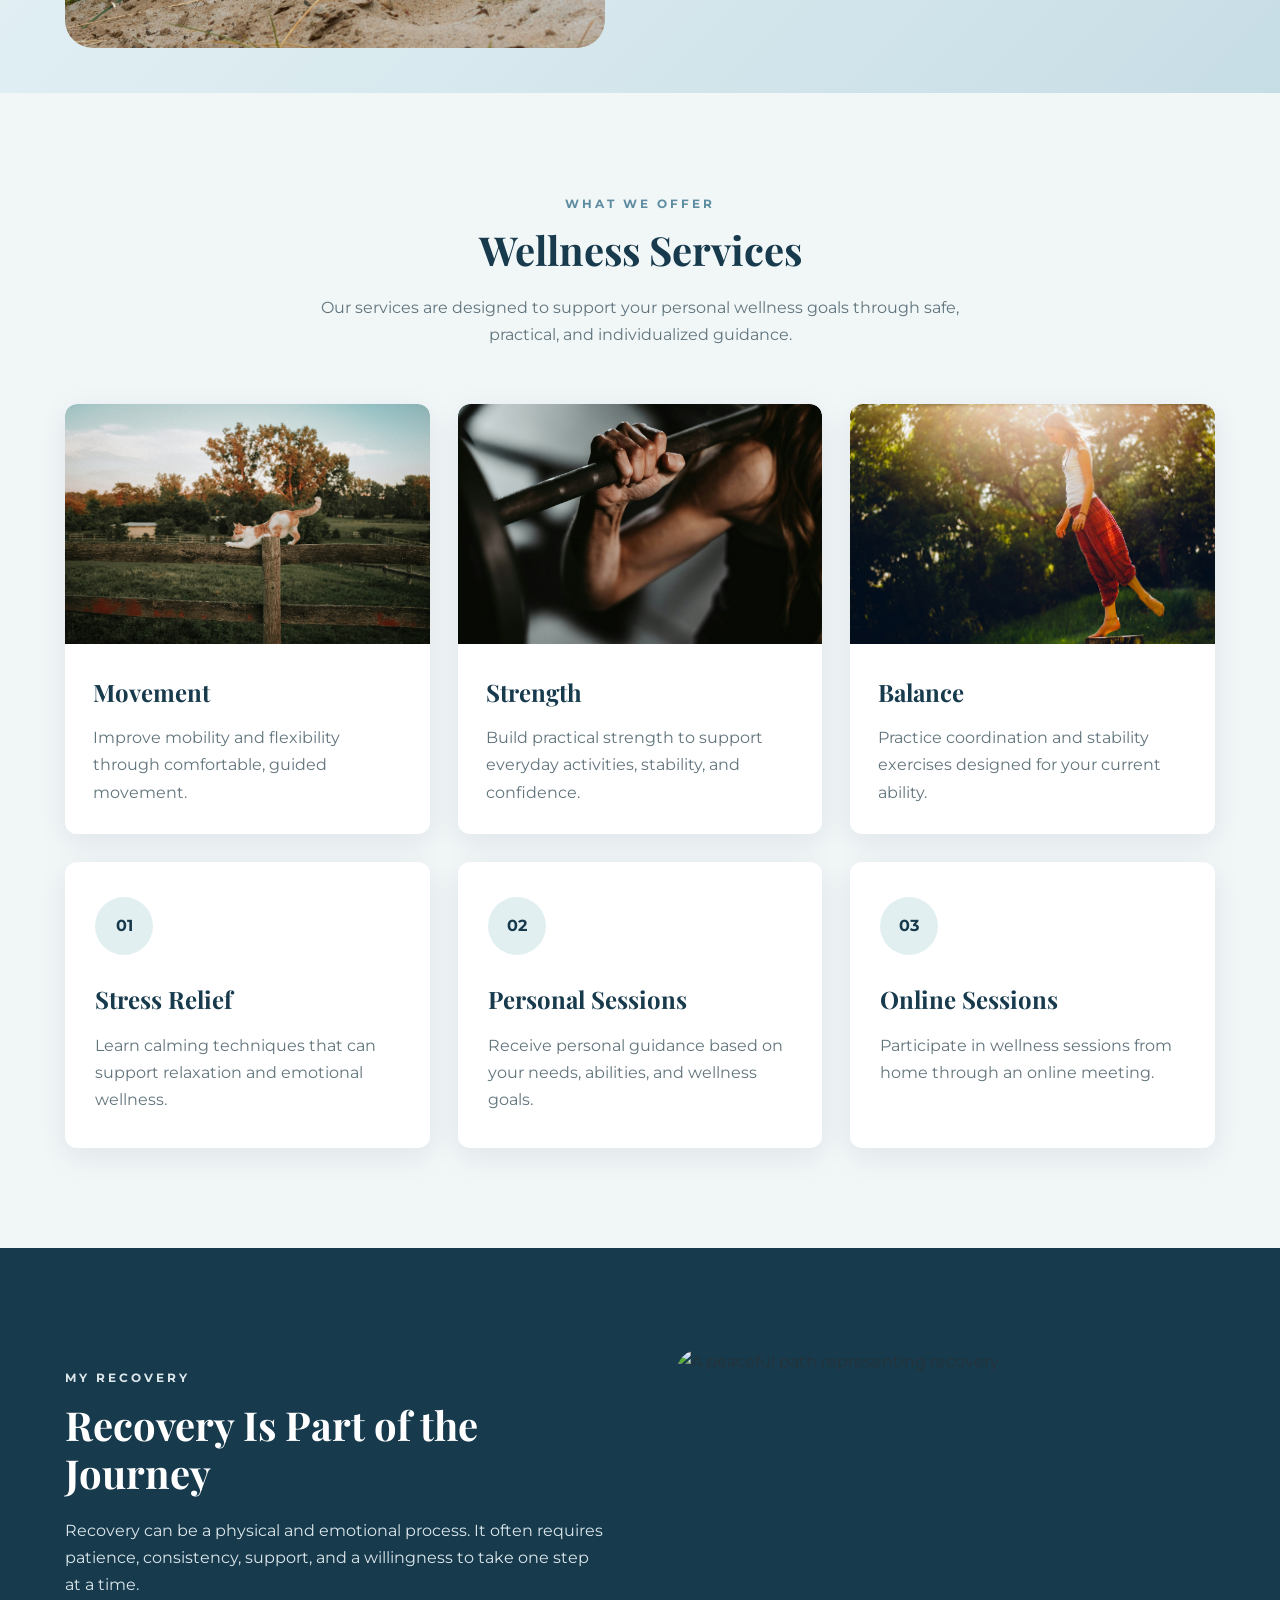
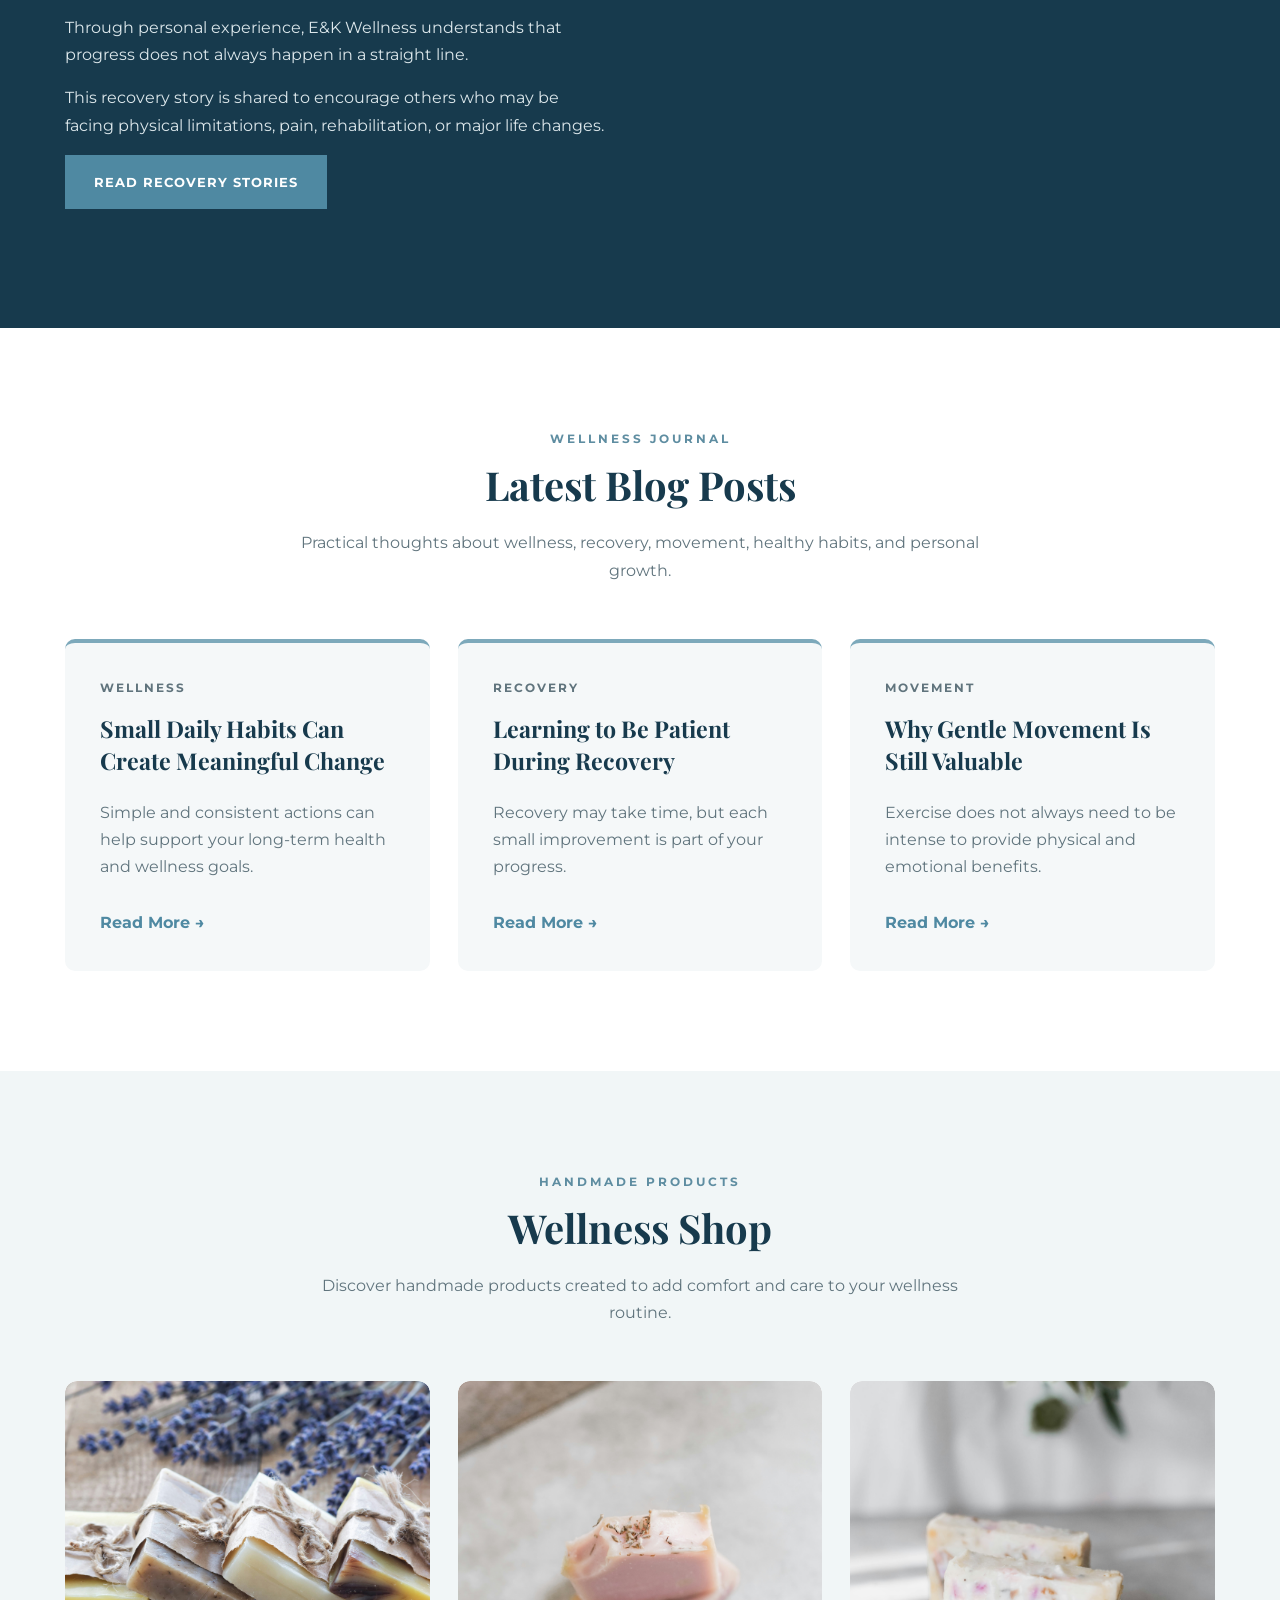
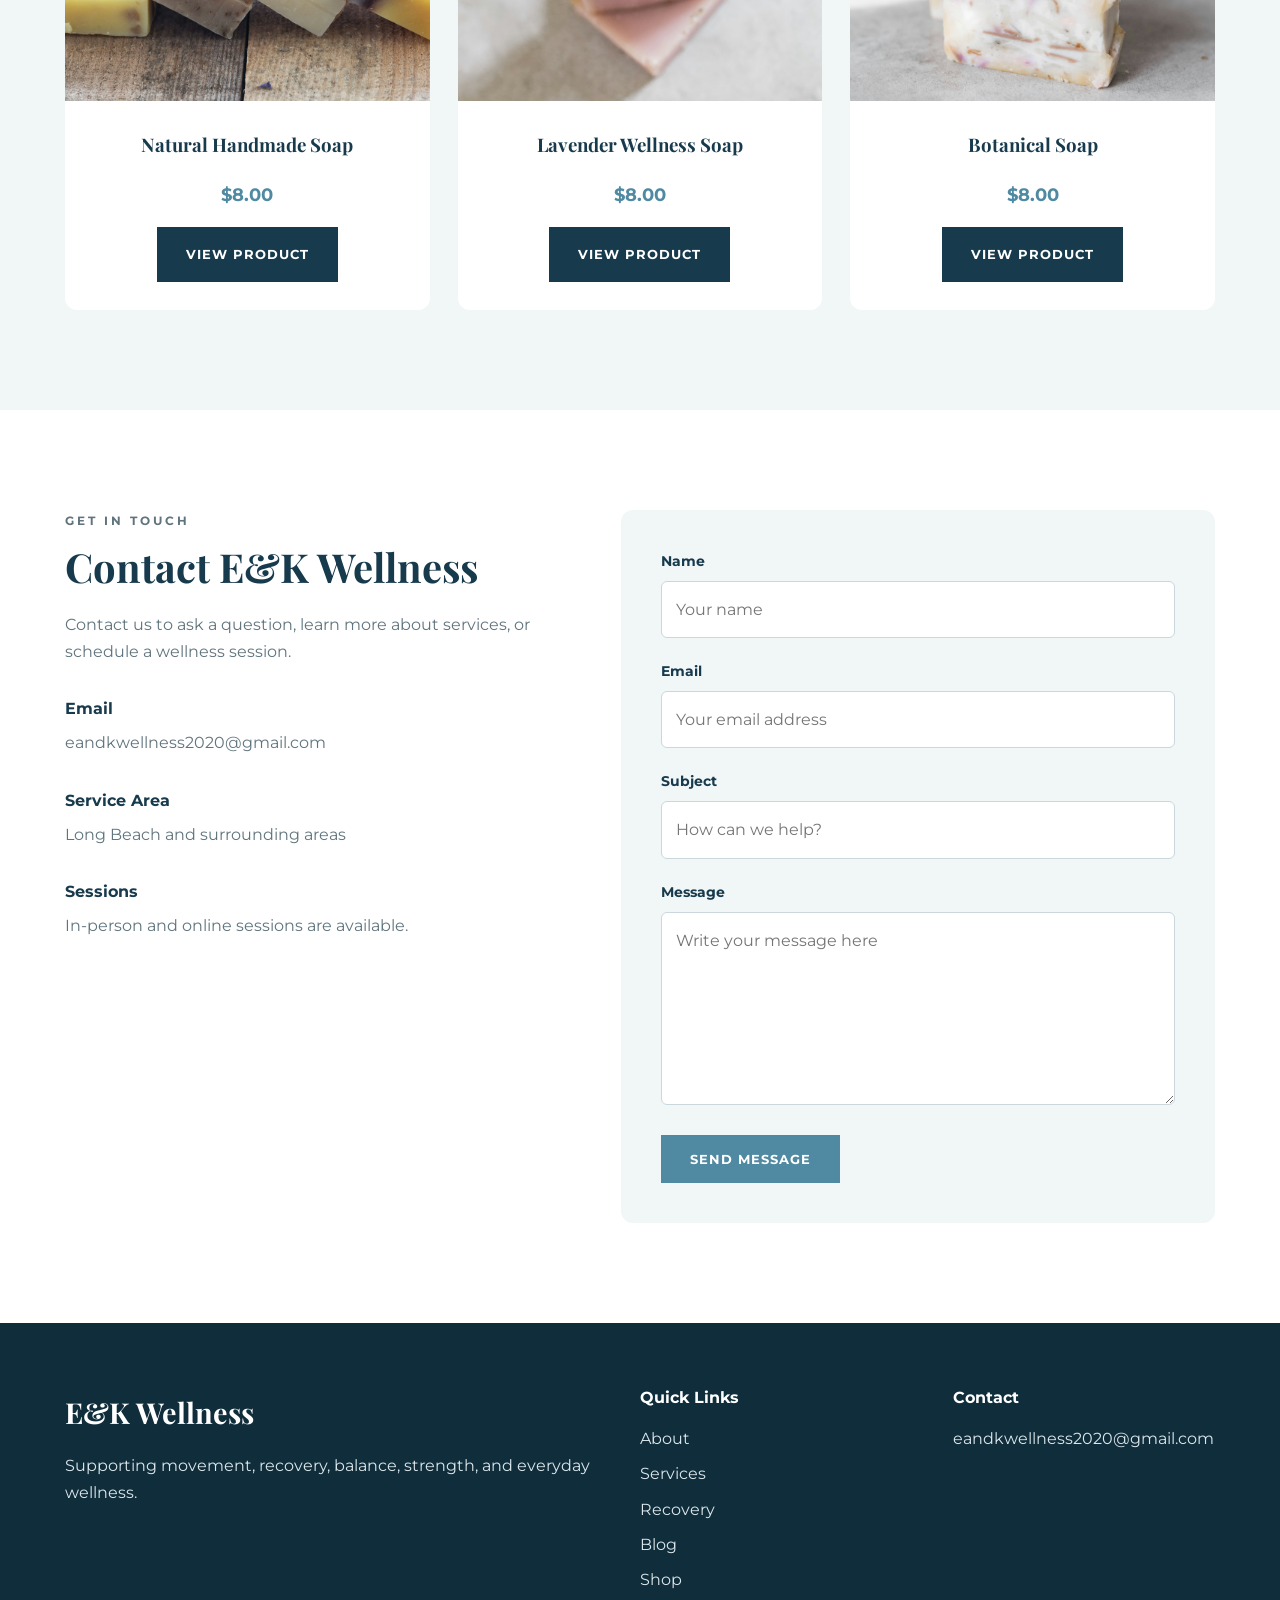
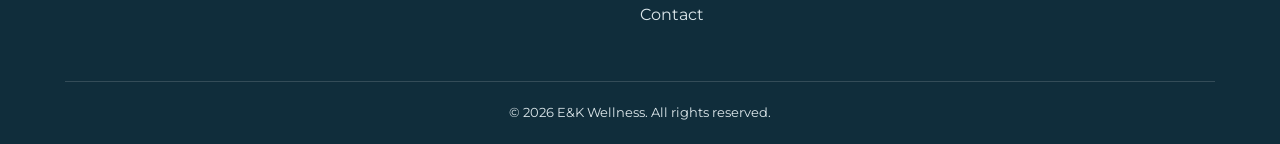
==== commit cbbe2877: "Update index.html" ====
--- a/index.html
+++ b/index.html
@@ -358,7 +358,7 @@
           <div class="product-grid">
             <article class="product-card">
               <img
-                src="images/soap-1.jpg"
+                src="soap-1.jpg"
                 alt="Handmade natural soap"
               />
 
@@ -373,7 +373,7 @@
 
             <article class="product-card">
               <img
-                src="images/soap-2.jpg"
+                src="soap-2.jpg"
                 alt="Handmade lavender soap"
               />
 
@@ -388,7 +388,7 @@
 
             <article class="product-card">
               <img
-                src="images/soap-3.jpg"
+                src="soap-3.jpg"
                 alt="Handmade botanical soap"
               />
 
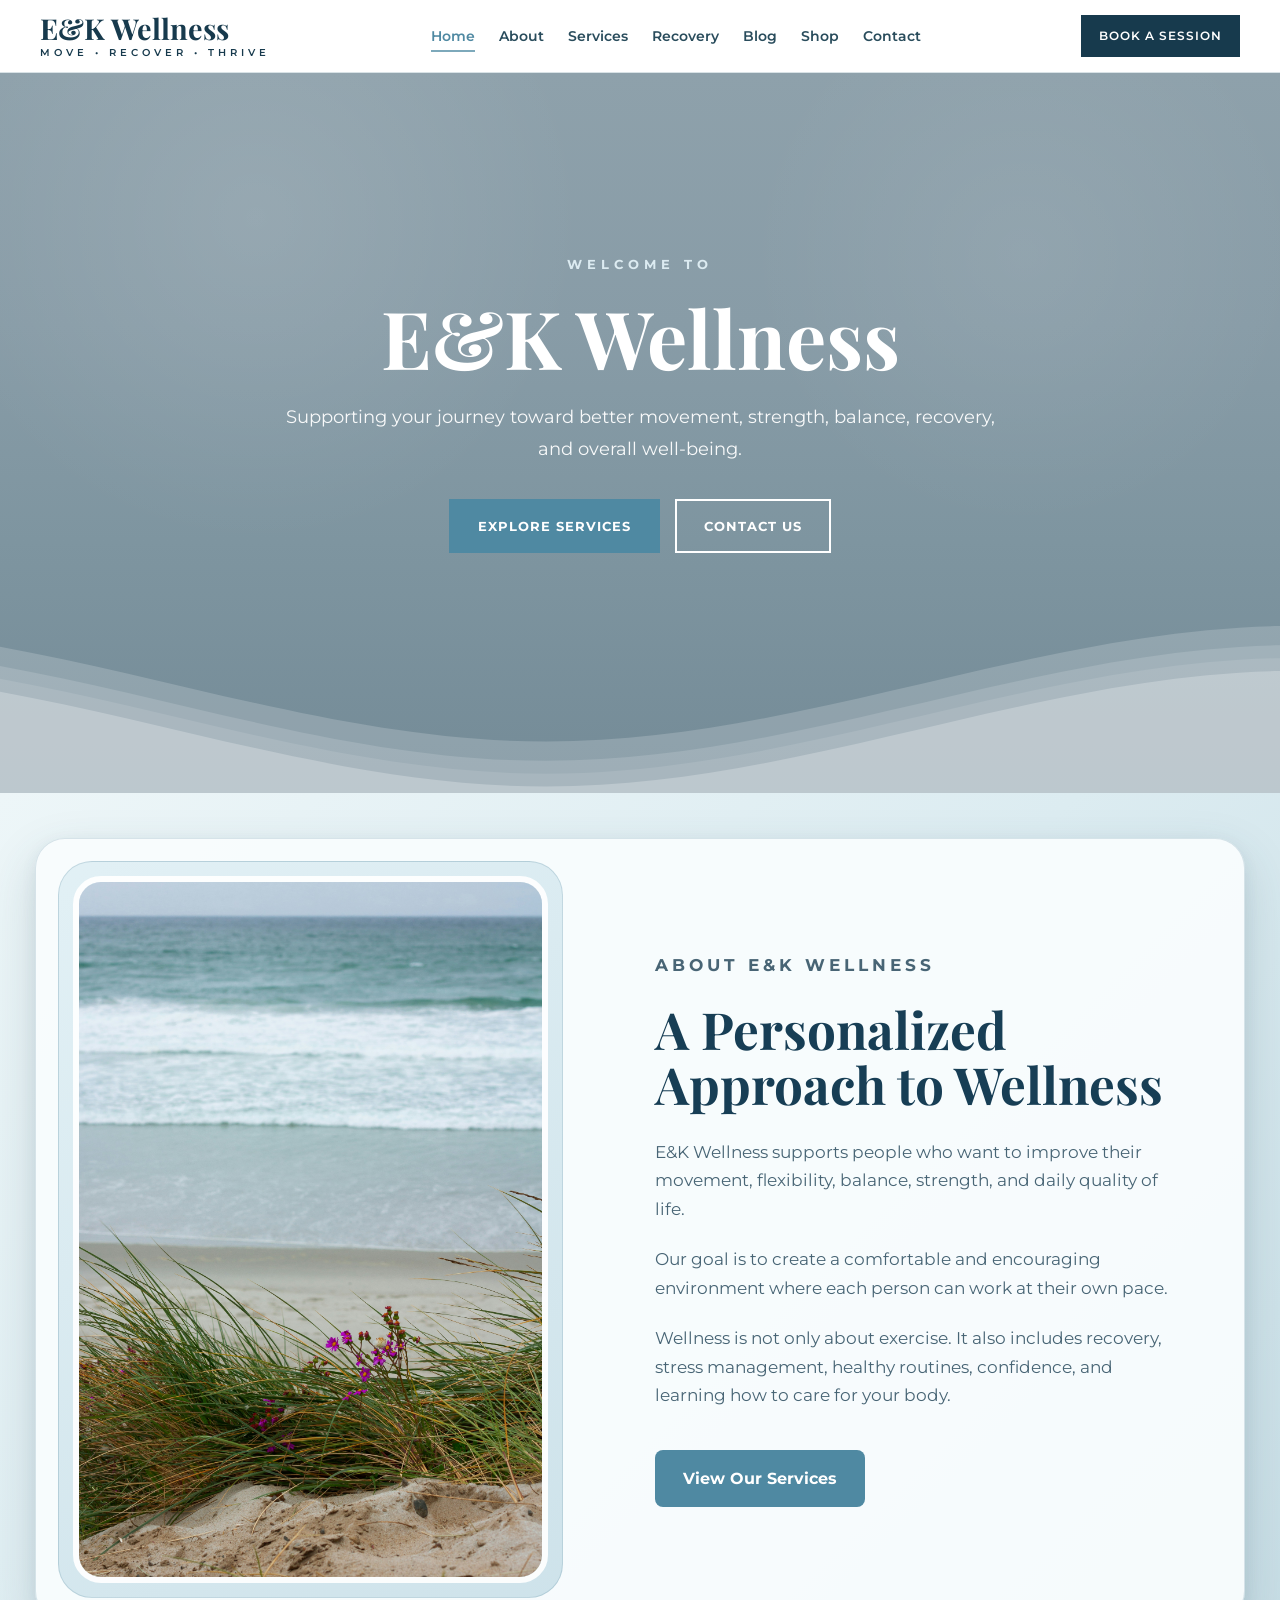
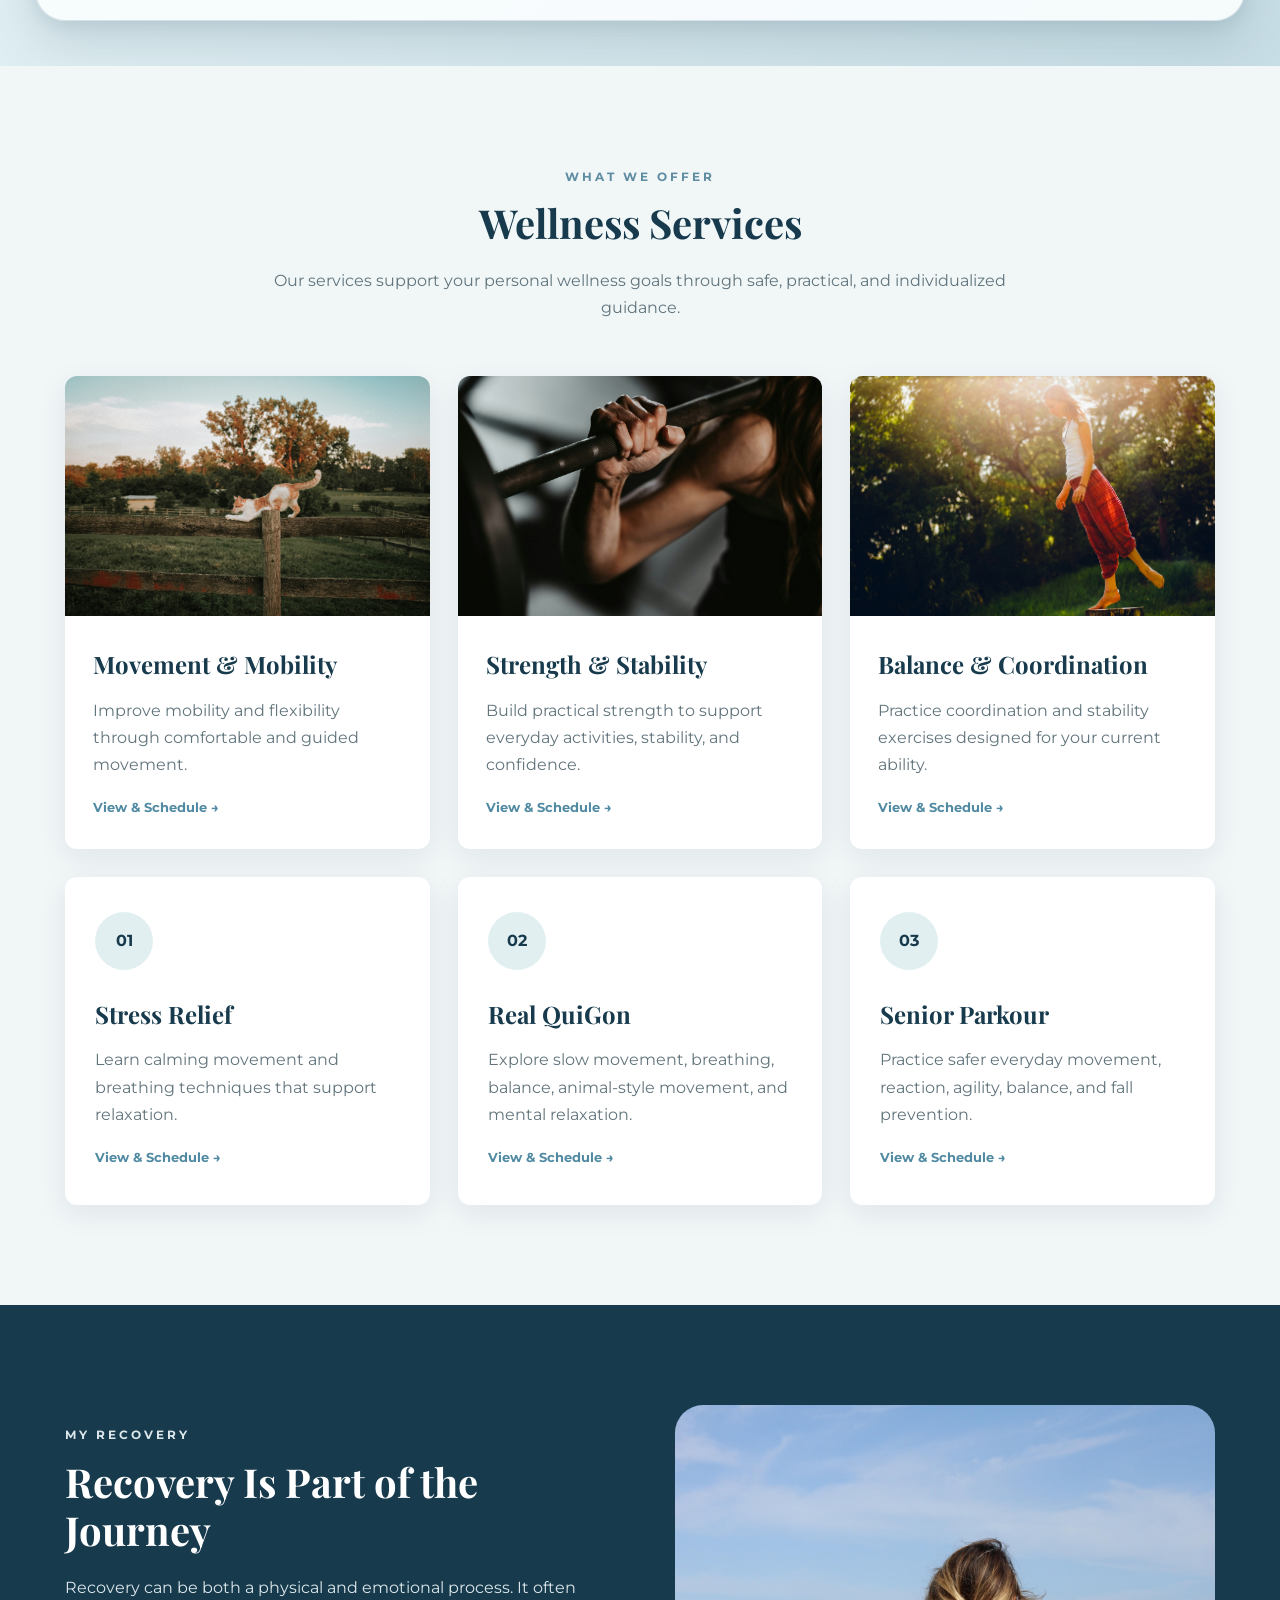
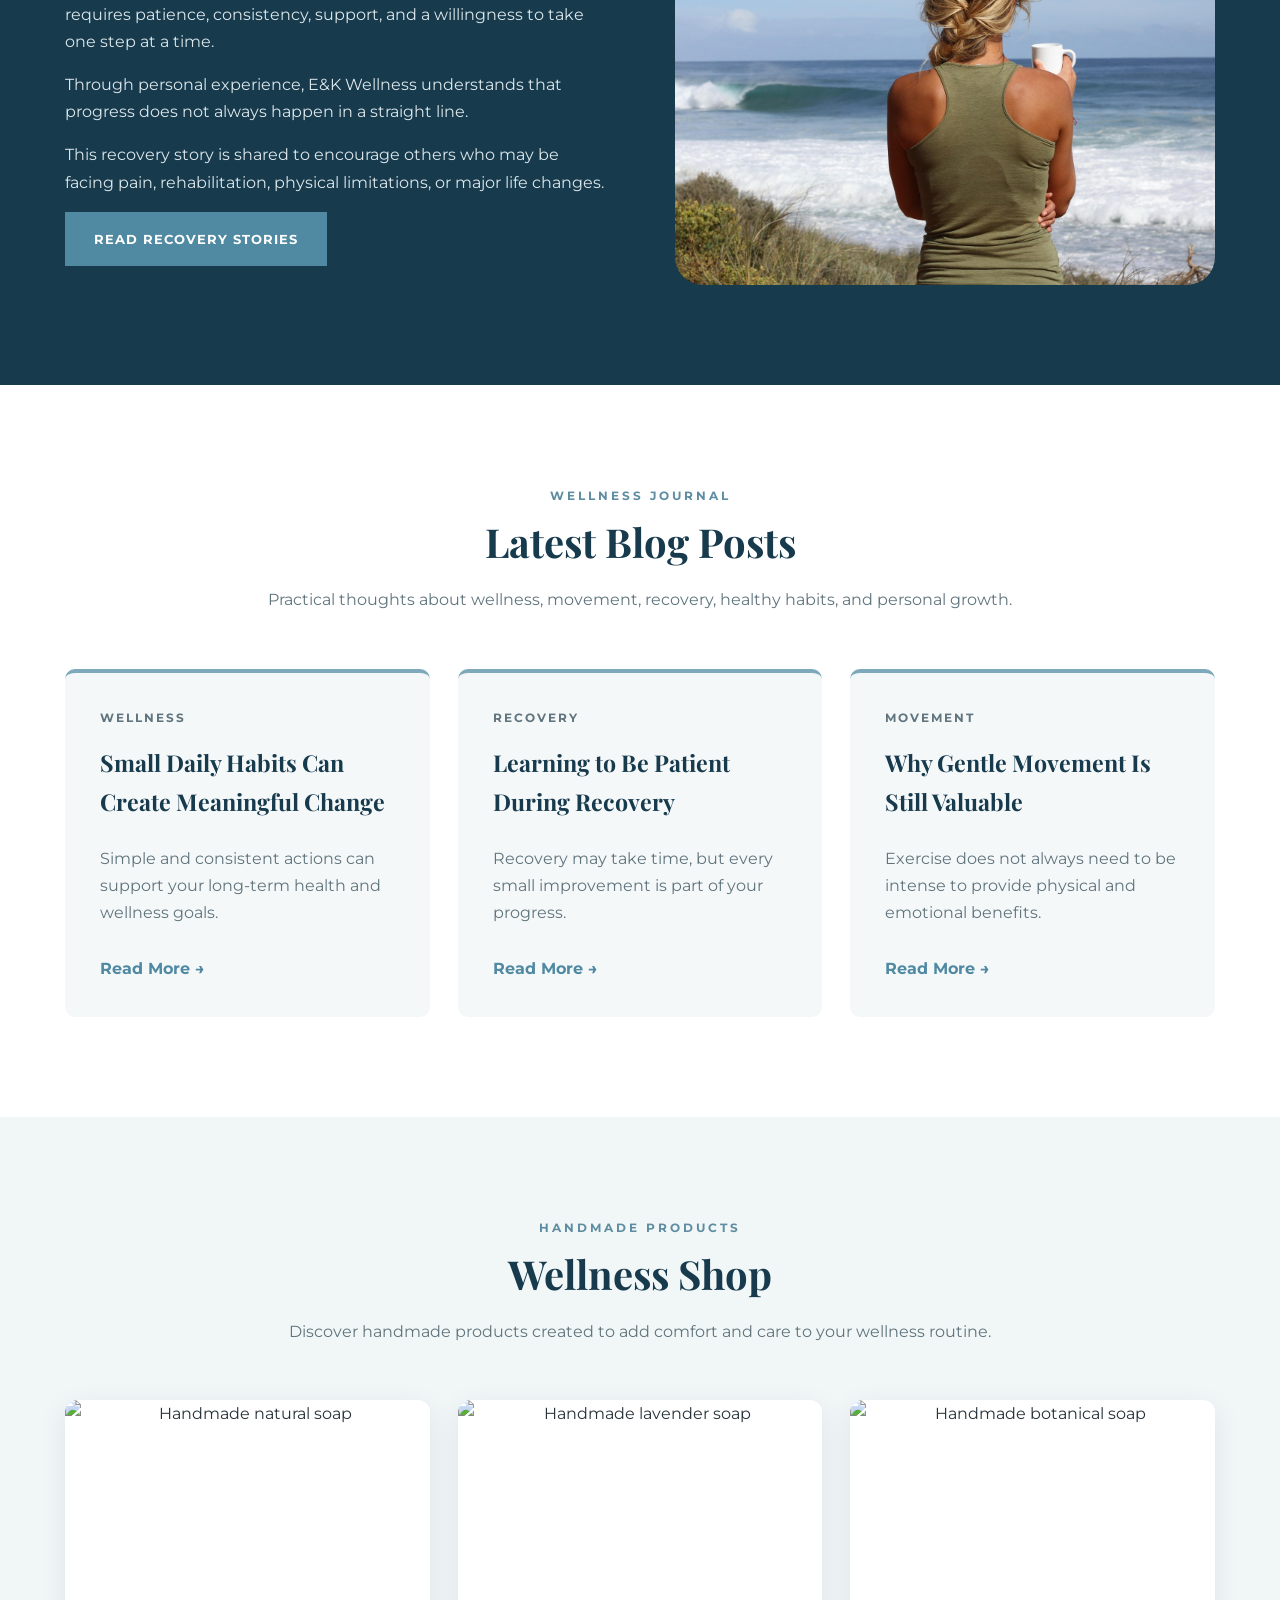
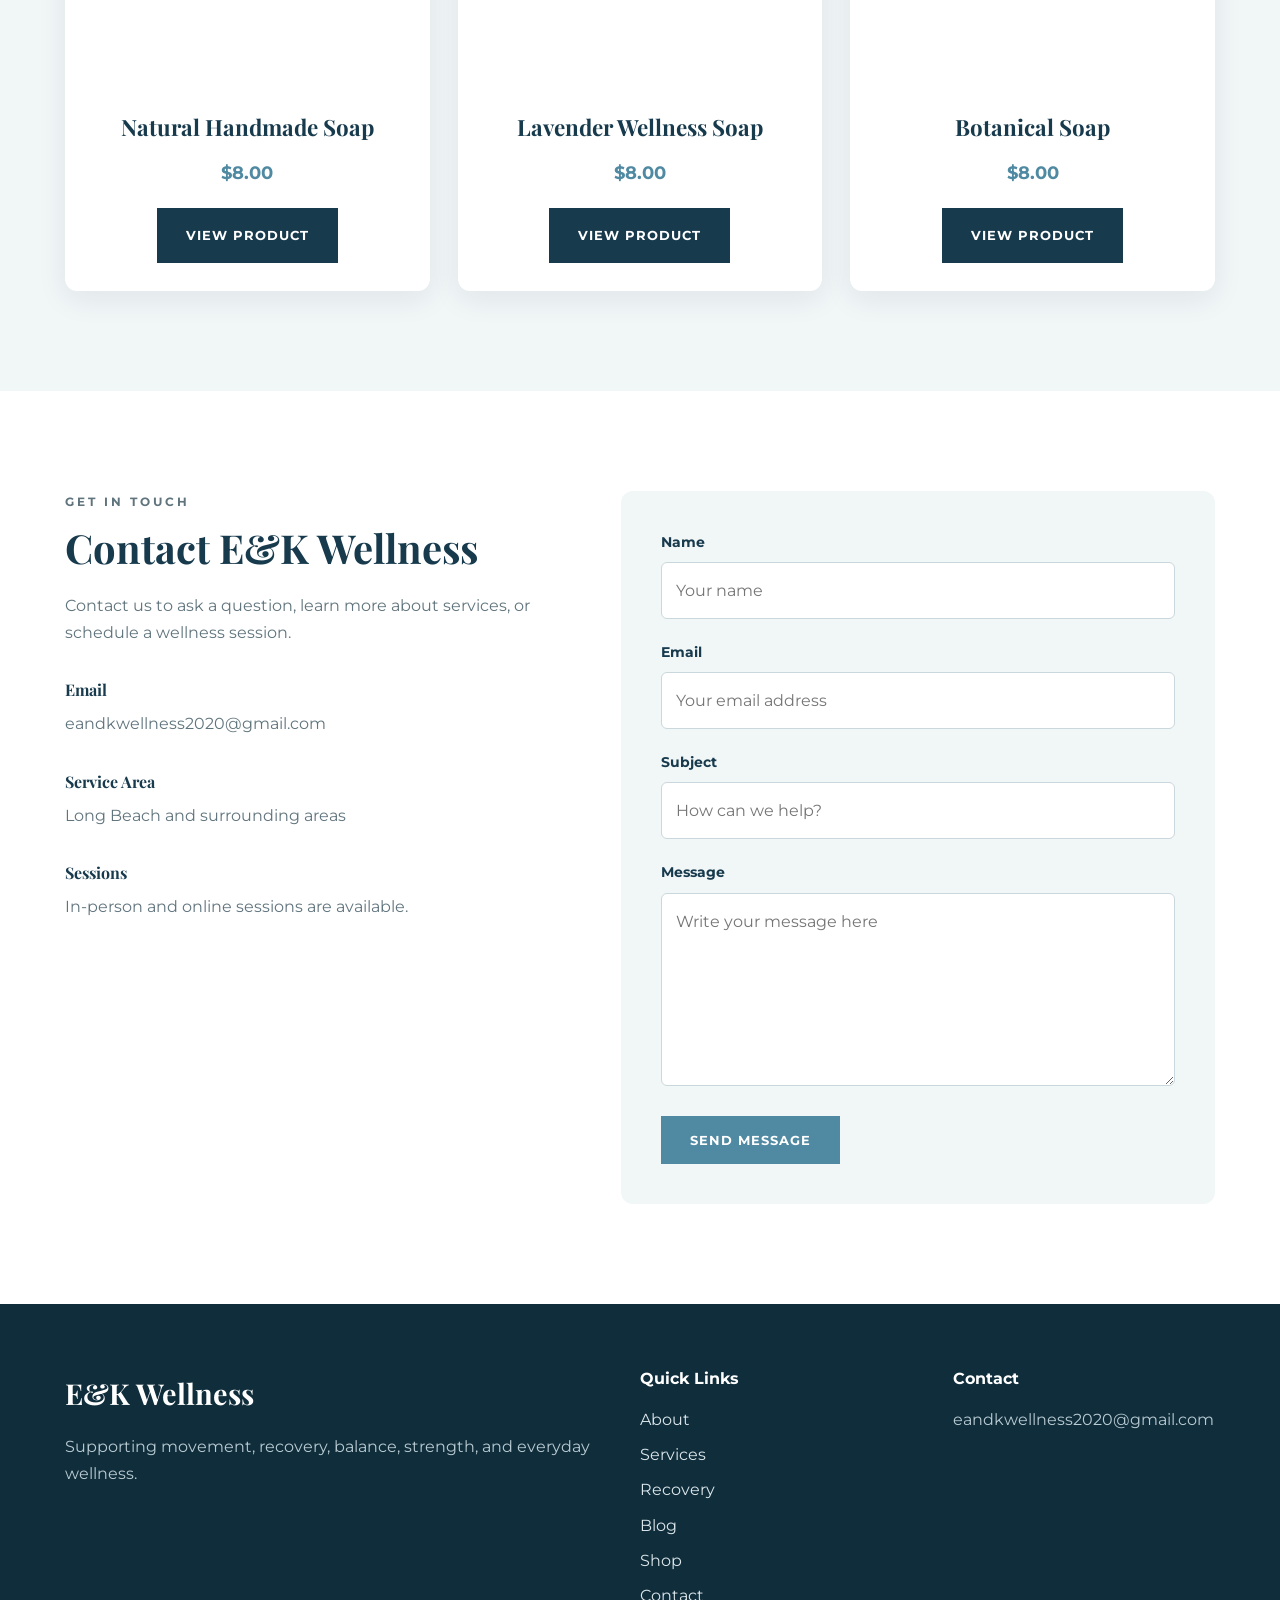
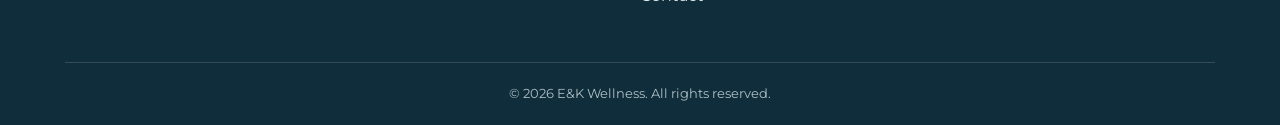
==== commit 3712d94b: "Add files via upload" ====
--- a/index.html
+++ b/index.html
@@ -10,268 +10,464 @@
 
     <meta
       name="description"
-      content="E&K Wellness offers personalized wellness support, movement, recovery, strength training, and handmade wellness products."
+      content="E&K Wellness offers personalized movement, balance, strength, recovery, and wellness support."
     />
 
-    <title>E&K Wellness</title>
-
-    <link rel="stylesheet" href="styles.css" />
-
+    <title>E&amp;K Wellness</title>
+
+    <!-- Google Fonts -->
     <link rel="preconnect" href="https://fonts.googleapis.com" />
 
-    <link rel="preconnect" href="https://fonts.gstatic.com" crossorigin />
+    <link
+      rel="preconnect"
+      href="https://fonts.gstatic.com"
+      crossorigin
+    />
 
     <link
       href="https://fonts.googleapis.com/css2?family=Montserrat:wght@400;500;600;700&family=Playfair+Display:wght@600;700&display=swap"
       rel="stylesheet"
     />
+
+    <!-- Main CSS -->
+    <link rel="stylesheet" href="styles.css" />
   </head>
 
   <body>
     <!-- =========================
-         HEADER / NAVIGATION
+         HEADER
     ========================== -->
 
     <header class="site-header">
       <div class="header-container">
         <a href="#home" class="logo">
-          <span class="logo-main">E&amp;K</span>
-          <span class="logo-small">WELLNESS</span>
+          <span class="logo-main">E&amp;K Wellness</span>
+
+          <span class="logo-small">
+            MOVE • RECOVER • THRIVE
+          </span>
         </a>
 
         <nav class="main-nav" aria-label="Main navigation">
           <ul>
-            <li><a href="#home">Home</a></li>
-            <li><a href="#about">About</a></li>
-            <li><a href="#services">Services</a></li>
-            <li><a href="#recovery">Recovery</a></li>
-            <li><a href="#blog">Blog</a></li>
-            <li><a href="#shop">Shop</a></li>
-            <li><a href="#contact">Contact</a></li>
+            <li>
+              <a href="#home" aria-current="page">
+                Home
+              </a>
+            </li>
+
+            <li>
+              <a href="#about">
+                About
+              </a>
+            </li>
+
+            <li>
+              <a href="services.html">
+                Services
+              </a>
+            </li>
+
+            <li>
+              <a href="recovery.html">
+                Recovery
+              </a>
+            </li>
+
+            <li>
+              <a href="#blog">
+                Blog
+              </a>
+            </li>
+
+            <li>
+              <a href="#shop">
+                Shop
+              </a>
+            </li>
+
+            <li>
+              <a href="#contact">
+                Contact
+              </a>
+            </li>
           </ul>
         </nav>
 
-        <a href="#contact" class="header-button">Book a Session</a>
+        <a href="services.html" class="header-button">
+          Book a Session
+        </a>
       </div>
     </header>
 
     <main>
-     <section class="hero-section" id="home">
-  <div class="hero-content">
-    <p class="hero-kicker">WELCOME TO</p>
-    <h1>E&amp;K Wellness</h1>
-    <p class="hero-text">
-      Supporting your journey toward better movement, strength, balance,
-      recovery, and overall well-being.
-    </p>
-
-    <div class="hero-buttons">
-      <a href="#services" class="button primary-button">Explore Services</a>
-      <a href="#contact" class="button secondary-button">Contact Us</a>
-    </div>
-  </div>
-
-  <div class="wave-wrapper">
-    <svg
-      class="waves"
-      xmlns="http://www.w3.org/2000/svg"
-      viewBox="0 24 150 28"
-      preserveAspectRatio="none"
-    >
-      <defs>
-        <path
-          id="gentle-wave"
-          d="M-160 44c30 0 58-18 88-18s58 18 88 18 58-18 88-18 58 18 88 18v44h-352z"
-        ></path>
-      </defs>
-
-      <g class="parallax">
-        <use href="#gentle-wave" x="48" y="0" fill="rgba(255,255,255,0.18)"></use>
-        <use href="#gentle-wave" x="48" y="3" fill="rgba(255,255,255,0.14)"></use>
-        <use href="#gentle-wave" x="48" y="5" fill="rgba(255,255,255,0.10)"></use>
-        <use href="#gentle-wave" x="48" y="7" fill="rgba(255,255,255,0.24)"></use>
-      </g>
-    </svg>
-  </div>
-</section>
       <!-- =========================
-           ABOUT SECTION
+           HOME HERO
       ========================== -->
 
-      <section id="about" class="section about-section">
-        <div class="section-container two-column">
-          <div class="image-column">
+      <section class="hero-section" id="home">
+        <div class="hero-content">
+          <p class="hero-kicker">
+            WELCOME TO
+          </p>
+
+          <h1>
+            E&amp;K Wellness
+          </h1>
+
+          <p class="hero-text">
+            Supporting your journey toward better movement,
+            strength, balance, recovery, and overall well-being.
+          </p>
+
+          <div class="hero-buttons">
+            <a
+              href="services.html"
+              class="button primary-button"
+            >
+              Explore Services
+            </a>
+
+            <a
+              href="#contact"
+              class="button secondary-button"
+            >
+              Contact Us
+            </a>
+          </div>
+        </div>
+
+        <!-- Animated waves -->
+
+        <div class="wave-wrapper">
+          <svg
+            class="waves"
+            xmlns="http://www.w3.org/2000/svg"
+            viewBox="0 24 150 28"
+            preserveAspectRatio="none"
+          >
+            <defs>
+              <path
+                id="gentle-wave"
+                d="M-160 44c30 0 58-18 88-18s58 18 88 18 58-18 88-18 58 18 88 18v44h-352z"
+              ></path>
+            </defs>
+
+            <g class="parallax">
+              <use
+                href="#gentle-wave"
+                x="48"
+                y="0"
+                fill="rgba(255,255,255,0.18)"
+              ></use>
+
+              <use
+                href="#gentle-wave"
+                x="48"
+                y="3"
+                fill="rgba(255,255,255,0.14)"
+              ></use>
+
+              <use
+                href="#gentle-wave"
+                x="48"
+                y="5"
+                fill="rgba(255,255,255,0.10)"
+              ></use>
+
+              <use
+                href="#gentle-wave"
+                x="48"
+                y="7"
+                fill="rgba(255,255,255,0.24)"
+              ></use>
+            </g>
+          </svg>
+        </div>
+      </section>
+
+      <!-- =========================
+           ABOUT
+      ========================== -->
+
+      <section
+        class="section about-section"
+        id="about"
+      >
+        <div class="about-container">
+          <div class="about-image">
             <img
               src="peaceful_outdoor.jpg"
               alt="A peaceful outdoor wellness setting"
             />
           </div>
 
-          <div class="text-column">
-            <p class="section-label">ABOUT E&amp;K WELLNESS</p>
-
-            <h2>A Personalized Approach to Wellness</h2>
+          <div class="about-content">
+            <p class="about-label">
+              ABOUT E&amp;K WELLNESS
+            </p>
+
+            <h2>
+              A Personalized Approach to Wellness
+            </h2>
 
             <p>
-              E&amp;K Wellness supports people who want to improve their
-              movement, flexibility, balance, strength, and daily quality of
-              life.
+              E&amp;K Wellness supports people who want to
+              improve their movement, flexibility, balance,
+              strength, and daily quality of life.
             </p>
 
             <p>
-              Our goal is to create a comfortable and encouraging environment
-              where each person can work at their own pace.
+              Our goal is to create a comfortable and encouraging
+              environment where each person can work at their
+              own pace.
             </p>
 
             <p>
-              Wellness is not only about exercise. It also includes recovery,
-              stress management, healthy routines, confidence, and learning
-              how to care for your body.
-            </p>
-
-            <a href="#services" class="text-link">View Our Services →</a>
+              Wellness is not only about exercise. It also
+              includes recovery, stress management, healthy
+              routines, confidence, and learning how to care
+              for your body.
+            </p>
+
+            <a
+              href="services.html"
+              class="about-button"
+            >
+              View Our Services
+            </a>
           </div>
         </div>
       </section>
 
       <!-- =========================
-           SERVICES SECTION
+           HOME SERVICES
       ========================== -->
 
-      <section id="services" class="section services-section">
+      <section
+        class="section services-section"
+        id="services"
+      >
         <div class="section-container">
           <div class="section-heading">
-            <p class="section-label">WHAT WE OFFER</p>
-
-            <h2>Wellness Services</h2>
+            <p class="section-label">
+              WHAT WE OFFER
+            </p>
+
+            <h2>
+              Wellness Services
+            </h2>
 
             <p>
-              Our services are designed to support your personal wellness
-              goals through safe, practical, and individualized guidance.
+              Our services support your personal wellness goals
+              through safe, practical, and individualized guidance.
             </p>
           </div>
 
           <div class="card-grid">
-            <article class="service-card">
+            <!-- Movement -->
+
+            <a
+              href="services.html#movement-mobility"
+              class="service-card service-link-card"
+            >
               <img
                 src="gentle_movement.jpg"
                 alt="Person practicing gentle movement"
               />
 
               <div class="card-content">
-                <h3>Movement</h3>
+                <h3>
+                  Movement &amp; Mobility
+                </h3>
 
                 <p>
-                  Improve mobility and flexibility through comfortable,
-                  guided movement.
+                  Improve mobility and flexibility through
+                  comfortable and guided movement.
                 </p>
+
+                <span class="service-card-link">
+                  View &amp; Schedule →
+                </span>
               </div>
-            </article>
-
-            <article class="service-card">
+            </a>
+
+            <!-- Strength -->
+
+            <a
+              href="services.html#strength-stability"
+              class="service-card service-link-card"
+            >
               <img
                 src="Strength_training.jpg"
                 alt="Person doing strength training"
               />
 
               <div class="card-content">
-                <h3>Strength</h3>
+                <h3>
+                  Strength &amp; Stability
+                </h3>
 
                 <p>
-                  Build practical strength to support everyday activities,
-                  stability, and confidence.
+                  Build practical strength to support everyday
+                  activities, stability, and confidence.
                 </p>
+
+                <span class="service-card-link">
+                  View &amp; Schedule →
+                </span>
               </div>
-            </article>
-
-            <article class="service-card">
+            </a>
+
+            <!-- Balance -->
+
+            <a
+              href="services.html#balance-coordination"
+              class="service-card service-link-card"
+            >
               <img
                 src="balance_exercise.jpg"
                 alt="Person practicing balance exercises"
               />
 
               <div class="card-content">
-                <h3>Balance</h3>
+                <h3>
+                  Balance &amp; Coordination
+                </h3>
 
                 <p>
-                  Practice coordination and stability exercises designed for
-                  your current ability.
+                  Practice coordination and stability exercises
+                  designed for your current ability.
                 </p>
+
+                <span class="service-card-link">
+                  View &amp; Schedule →
+                </span>
               </div>
-            </article>
-
-            <article class="service-card text-service-card">
-              <div class="service-icon">01</div>
-
-              <h3>Stress Relief</h3>
+            </a>
+
+            <!-- Stress relief -->
+
+            <a
+              href="services.html#stress-relief"
+              class="service-card text-service-card service-link-card"
+            >
+              <div class="service-icon">
+                01
+              </div>
+
+              <h3>
+                Stress Relief
+              </h3>
 
               <p>
-                Learn calming techniques that can support relaxation and
-                emotional wellness.
-              </p>
-            </article>
-
-            <article class="service-card text-service-card">
-              <div class="service-icon">02</div>
-
-              <h3>Personal Sessions</h3>
+                Learn calming movement and breathing techniques
+                that support relaxation.
+              </p>
+
+              <span class="service-card-link">
+                View &amp; Schedule →
+              </span>
+            </a>
+
+            <!-- Real QuiGon -->
+
+            <a
+              href="services.html#real-quigon"
+              class="service-card text-service-card service-link-card"
+            >
+              <div class="service-icon">
+                02
+              </div>
+
+              <h3>
+                Real QuiGon
+              </h3>
 
               <p>
-                Receive personal guidance based on your needs, abilities, and
-                wellness goals.
-              </p>
-            </article>
-
-            <article class="service-card text-service-card">
-              <div class="service-icon">03</div>
-
-              <h3>Online Sessions</h3>
+                Explore slow movement, breathing, balance,
+                animal-style movement, and mental relaxation.
+              </p>
+
+              <span class="service-card-link">
+                View &amp; Schedule →
+              </span>
+            </a>
+
+            <!-- Senior Parkour -->
+
+            <a
+              href="services.html#senior-parkour"
+              class="service-card text-service-card service-link-card"
+            >
+              <div class="service-icon">
+                03
+              </div>
+
+              <h3>
+                Senior Parkour
+              </h3>
 
               <p>
-                Participate in wellness sessions from home through an online
-                meeting.
-              </p>
-            </article>
+                Practice safer everyday movement, reaction,
+                agility, balance, and fall prevention.
+              </p>
+
+              <span class="service-card-link">
+                View &amp; Schedule →
+              </span>
+            </a>
           </div>
         </div>
       </section>
 
       <!-- =========================
-           RECOVERY SECTION
+           RECOVERY
       ========================== -->
 
-      <section id="recovery" class="section recovery-section">
+      <section
+        class="section recovery-section"
+        id="recovery"
+      >
         <div class="section-container two-column reverse-column">
           <div class="text-column">
-            <p class="section-label">MY RECOVERY</p>
-
-            <h2>Recovery Is Part of the Journey</h2>
+            <p class="section-label">
+              MY RECOVERY
+            </p>
+
+            <h2>
+              Recovery Is Part of the Journey
+            </h2>
 
             <p>
-              Recovery can be a physical and emotional process. It often
-              requires patience, consistency, support, and a willingness to
-              take one step at a time.
+              Recovery can be both a physical and emotional
+              process. It often requires patience, consistency,
+              support, and a willingness to take one step at a time.
             </p>
 
             <p>
-              Through personal experience, E&amp;K Wellness understands that
-              progress does not always happen in a straight line.
+              Through personal experience, E&amp;K Wellness
+              understands that progress does not always happen
+              in a straight line.
             </p>
 
             <p>
-              This recovery story is shared to encourage others who may be
-              facing physical limitations, pain, rehabilitation, or major life
-              changes.
-            </p>
-
-            <a href="#blog" class="button dark-button">
+              This recovery story is shared to encourage others
+              who may be facing pain, rehabilitation, physical
+              limitations, or major life changes.
+            </p>
+
+            <a
+              href="recovery.html"
+              class="button recovery-button"
+            >
               Read Recovery Stories
             </a>
           </div>
 
           <div class="image-column">
             <img
-              src="images/recovery.jpg"
+              src="recovery.jpg"
               alt="A peaceful path representing recovery"
             />
           </div>
@@ -279,149 +475,217 @@
       </section>
 
       <!-- =========================
-           BLOG SECTION
+           BLOG
       ========================== -->
 
-      <section id="blog" class="section blog-section">
+      <section
+        class="section blog-section"
+        id="blog"
+      >
         <div class="section-container">
           <div class="section-heading">
-            <p class="section-label">WELLNESS JOURNAL</p>
-
-            <h2>Latest Blog Posts</h2>
+            <p class="section-label">
+              WELLNESS JOURNAL
+            </p>
+
+            <h2>
+              Latest Blog Posts
+            </h2>
 
             <p>
-              Practical thoughts about wellness, recovery, movement, healthy
-              habits, and personal growth.
+              Practical thoughts about wellness, movement,
+              recovery, healthy habits, and personal growth.
             </p>
           </div>
 
           <div class="blog-grid">
             <article class="blog-card">
-              <p class="blog-date">Wellness</p>
-
-              <h3>Small Daily Habits Can Create Meaningful Change</h3>
+              <p class="blog-date">
+                Wellness
+              </p>
+
+              <h3>
+                Small Daily Habits Can Create Meaningful Change
+              </h3>
 
               <p>
-                Simple and consistent actions can help support your long-term
-                health and wellness goals.
-              </p>
-
-              <a href="#" class="text-link">Read More →</a>
+                Simple and consistent actions can support your
+                long-term health and wellness goals.
+              </p>
+
+              <a href="#" class="text-link">
+                Read More →
+              </a>
             </article>
 
             <article class="blog-card">
-              <p class="blog-date">Recovery</p>
-
-              <h3>Learning to Be Patient During Recovery</h3>
+              <p class="blog-date">
+                Recovery
+              </p>
+
+              <h3>
+                Learning to Be Patient During Recovery
+              </h3>
 
               <p>
-                Recovery may take time, but each small improvement is part of
-                your progress.
-              </p>
-
-              <a href="#" class="text-link">Read More →</a>
+                Recovery may take time, but every small improvement
+                is part of your progress.
+              </p>
+
+              <a
+                href="recovery.html"
+                class="text-link"
+              >
+                Read More →
+              </a>
             </article>
 
             <article class="blog-card">
-              <p class="blog-date">Movement</p>
-
-              <h3>Why Gentle Movement Is Still Valuable</h3>
+              <p class="blog-date">
+                Movement
+              </p>
+
+              <h3>
+                Why Gentle Movement Is Still Valuable
+              </h3>
 
               <p>
-                Exercise does not always need to be intense to provide
-                physical and emotional benefits.
-              </p>
-
-              <a href="#" class="text-link">Read More →</a>
+                Exercise does not always need to be intense to
+                provide physical and emotional benefits.
+              </p>
+
+              <a href="#" class="text-link">
+                Read More →
+              </a>
             </article>
           </div>
         </div>
       </section>
 
+     <!-- =========================
+     SHOP
+========================== -->
+
+<section
+  class="section shop-section"
+  id="shop"
+>
+  <div class="section-container">
+    <div class="section-heading">
+      <p class="section-label">
+        HANDMADE PRODUCTS
+      </p>
+
+      <h2>
+        Wellness Shop
+      </h2>
+
+      <p>
+        Discover handmade products created to add comfort
+        and care to your wellness routine.
+      </p>
+    </div>
+
+    <div class="product-grid">
+      <!-- Product 1 -->
+
+      <article class="product-card">
+        <img
+          src="images/soap-1.jpg"
+          alt="Handmade natural soap"
+        />
+
+        <div class="product-content">
+          <h3>
+            Natural Handmade Soap
+          </h3>
+
+          <p class="product-price">
+            $8.00
+          </p>
+
+          <a href="#" class="button dark-button">
+            View Product
+          </a>
+        </div>
+      </article>
+
+      <!-- Product 2 -->
+
+      <article class="product-card">
+        <img
+          src="images/soap-2.jpg"
+          alt="Handmade lavender soap"
+        />
+
+        <div class="product-content">
+          <h3>
+            Lavender Wellness Soap
+          </h3>
+
+          <p class="product-price">
+            $8.00
+          </p>
+
+          <a href="#" class="button dark-button">
+            View Product
+          </a>
+        </div>
+      </article>
+
+      <!-- Product 3 -->
+
+      <article class="product-card">
+        <img
+          src="images/soap-3.jpg"
+          alt="Handmade botanical soap"
+        />
+
+        <div class="product-content">
+          <h3>
+            Botanical Soap
+          </h3>
+
+          <p class="product-price">
+            $8.00
+          </p>
+
+          <a href="#" class="button dark-button">
+            View Product
+          </a>
+        </div>
+      </article>
+    </div>
+  </div>
+</section>
+
       <!-- =========================
-           SHOP SECTION
+           CONTACT
       ========================== -->
 
-      <section id="shop" class="section shop-section">
-        <div class="section-container">
-          <div class="section-heading">
-            <p class="section-label">HANDMADE PRODUCTS</p>
-
-            <h2>Wellness Shop</h2>
-
-            <p>
-              Discover handmade products created to add comfort and care to
-              your wellness routine.
-            </p>
-          </div>
-
-          <div class="product-grid">
-            <article class="product-card">
-              <img
-                src="soap-1.jpg"
-                alt="Handmade natural soap"
-              />
-
-              <div class="product-content">
-                <h3>Natural Handmade Soap</h3>
-
-                <p class="product-price">$8.00</p>
-
-                <a href="#" class="button dark-button">View Product</a>
-              </div>
-            </article>
-
-            <article class="product-card">
-              <img
-                src="soap-2.jpg"
-                alt="Handmade lavender soap"
-              />
-
-              <div class="product-content">
-                <h3>Lavender Wellness Soap</h3>
-
-                <p class="product-price">$8.00</p>
-
-                <a href="#" class="button dark-button">View Product</a>
-              </div>
-            </article>
-
-            <article class="product-card">
-              <img
-                src="soap-3.jpg"
-                alt="Handmade botanical soap"
-              />
-
-              <div class="product-content">
-                <h3>Botanical Soap</h3>
-
-                <p class="product-price">$8.00</p>
-
-                <a href="#" class="button dark-button">View Product</a>
-              </div>
-            </article>
-          </div>
-        </div>
-      </section>
-
-      <!-- =========================
-           CONTACT SECTION
-      ========================== -->
-
-      <section id="contact" class="section contact-section">
+      <section
+        class="section contact-section"
+        id="contact"
+      >
         <div class="section-container contact-container">
           <div class="contact-information">
-            <p class="section-label">GET IN TOUCH</p>
-
-            <h2>Contact E&amp;K Wellness</h2>
+            <p class="section-label">
+              GET IN TOUCH
+            </p>
+
+            <h2>
+              Contact E&amp;K Wellness
+            </h2>
 
             <p>
-              Contact us to ask a question, learn more about services, or
-              schedule a wellness session.
+              Contact us to ask a question, learn more about
+              services, or schedule a wellness session.
             </p>
 
             <div class="contact-item">
-              <h3>Email</h3>
+              <h3>
+                Email
+              </h3>
 
               <a href="mailto:eandkwellness2020@gmail.com">
                 eandkwellness2020@gmail.com
@@ -429,21 +693,31 @@
             </div>
 
             <div class="contact-item">
-              <h3>Service Area</h3>
-
-              <p>Long Beach and surrounding areas</p>
+              <h3>
+                Service Area
+              </h3>
+
+              <p>
+                Long Beach and surrounding areas
+              </p>
             </div>
 
             <div class="contact-item">
-              <h3>Sessions</h3>
-
-              <p>In-person and online sessions are available.</p>
+              <h3>
+                Sessions
+              </h3>
+
+              <p>
+                In-person and online sessions are available.
+              </p>
             </div>
           </div>
 
           <form class="contact-form">
             <div class="form-group">
-              <label for="name">Name</label>
+              <label for="name">
+                Name
+              </label>
 
               <input
                 type="text"
@@ -455,7 +729,9 @@
             </div>
 
             <div class="form-group">
-              <label for="email">Email</label>
+              <label for="email">
+                Email
+              </label>
 
               <input
                 type="email"
@@ -467,7 +743,9 @@
             </div>
 
             <div class="form-group">
-              <label for="subject">Subject</label>
+              <label for="subject">
+                Subject
+              </label>
 
               <input
                 type="text"
@@ -478,7 +756,9 @@
             </div>
 
             <div class="form-group">
-              <label for="message">Message</label>
+              <label for="message">
+                Message
+              </label>
 
               <textarea
                 id="message"
@@ -489,7 +769,10 @@
               ></textarea>
             </div>
 
-            <button type="submit" class="button primary-button">
+            <button
+              type="submit"
+              class="button primary-button"
+            >
               Send Message
             </button>
           </form>
@@ -504,29 +787,64 @@
     <footer class="site-footer">
       <div class="footer-container">
         <div>
-          <a href="#home" class="footer-logo">E&amp;K Wellness</a>
+          <a href="#home" class="footer-logo">
+            E&amp;K Wellness
+          </a>
 
           <p>
-            Supporting movement, recovery, balance, strength, and everyday
-            wellness.
+            Supporting movement, recovery, balance, strength,
+            and everyday wellness.
           </p>
         </div>
 
         <div>
-          <h2>Quick Links</h2>
+          <h2>
+            Quick Links
+          </h2>
 
           <ul class="footer-links">
-            <li><a href="#about">About</a></li>
-            <li><a href="#services">Services</a></li>
-            <li><a href="#recovery">Recovery</a></li>
-            <li><a href="#blog">Blog</a></li>
-            <li><a href="#shop">Shop</a></li>
-            <li><a href="#contact">Contact</a></li>
+            <li>
+              <a href="#about">
+                About
+              </a>
+            </li>
+
+            <li>
+              <a href="services.html">
+                Services
+              </a>
+            </li>
+
+            <li>
+              <a href="recovery.html">
+                Recovery
+              </a>
+            </li>
+
+            <li>
+              <a href="#blog">
+                Blog
+              </a>
+            </li>
+
+            <li>
+              <a href="#shop">
+                Shop
+              </a>
+            </li>
+
+            <li>
+              <a href="#contact">
+                Contact
+              </a>
+            </li>
           </ul>
         </div>
 
         <div>
-          <h2>Contact</h2>
+          <h2>
+            Contact
+          </h2>
 
           <p>
             <a href="mailto:eandkwellness2020@gmail.com">
@@ -537,8 +855,11 @@
       </div>
 
       <div class="copyright">
-        <p>&copy; 2026 E&amp;K Wellness. All rights reserved.</p>
+        <p>
+          &copy; 2026 E&amp;K Wellness.
+          All rights reserved.
+        </p>
       </div>
     </footer>
   </body>
-</html>
+</html>
--- a/styles.css
+++ b/styles.css
@@ -12,8 +12,10 @@
 
 body {
   margin: 0;
+
   background-color: #ffffff;
   color: #263238;
+
   font-family: "Montserrat", sans-serif;
   line-height: 1.7;
 }
@@ -31,24 +33,29 @@
 ul {
   margin: 0;
   padding: 0;
+
   list-style: none;
 }
 
 h1,
 h2,
 h3,
-p {
+p,
+blockquote {
   margin-top: 0;
 }
 
 h1,
-h2 {
+h2,
+h3 {
   font-family: "Playfair Display", serif;
 }
 
 h2 {
   margin-bottom: 20px;
+
   color: #173a4d;
+
   font-size: 2.5rem;
   line-height: 1.2;
 }
@@ -61,14 +68,17 @@
   position: sticky;
   top: 0;
   z-index: 1000;
+
+  border-bottom: 1px solid #d8e2e6;
+
   background-color: rgba(255, 255, 255, 0.97);
-  border-bottom: 1px solid #d8e2e6;
 }
 
 .header-container {
   display: flex;
   align-items: center;
   justify-content: space-between;
+
   max-width: 1250px;
   min-height: 72px;
   margin: 0 auto;
@@ -78,7 +88,10 @@
 .logo {
   display: flex;
   flex-direction: column;
+  flex-shrink: 0;
+
   color: #173a4d;
+
   line-height: 1;
 }
 
@@ -90,6 +103,7 @@
 
 .logo-small {
   margin-top: 5px;
+
   font-size: 0.65rem;
   font-weight: 600;
   letter-spacing: 4px;
@@ -103,8 +117,11 @@
 
 .main-nav a {
   position: relative;
+
   padding: 10px 0;
+
   color: #294c5c;
+
   font-size: 0.9rem;
   font-weight: 600;
 }
@@ -113,38 +130,63 @@
   position: absolute;
   bottom: 3px;
   left: 0;
+
   width: 0;
   height: 2px;
+
   background-color: #7da9bb;
+
   content: "";
+
   transition: width 0.3s ease;
 }
 
-.main-nav a:hover::after {
+.main-nav a:hover::after,
+.main-nav a[aria-current="page"]::after {
   width: 100%;
 }
 
+.main-nav a[aria-current="page"] {
+  color: #4f89a2;
+}
+
 .header-button {
+  flex-shrink: 0;
+
   padding: 10px 18px;
+
   background-color: #173a4d;
   color: #ffffff;
+
   font-size: 0.78rem;
   font-weight: 600;
   letter-spacing: 1px;
   text-transform: uppercase;
-}
-
-/* =========================
-   HERO / HOME
+
+  transition:
+    background-color 0.3s ease,
+    transform 0.3s ease;
+}
+
+.header-button:hover {
+  background-color: #326a83;
+  transform: translateY(-2px);
+}
+
+/* =========================
+   HOME HERO
 ========================== */
 
 .hero-section {
   position: relative;
+
   display: flex;
   align-items: center;
   justify-content: center;
+
   min-height: 720px;
   padding: 80px 25px 140px;
+
   overflow: hidden;
 
   background:
@@ -160,36 +202,48 @@
   text-align: center;
 }
 
-/* 海のやわらかい光 */
 .hero-section::before {
-  content: "";
   position: absolute;
   inset: 0;
+  z-index: 1;
+
   background:
-    radial-gradient(circle at 20% 20%, rgba(255, 255, 255, 0.10), transparent 28%),
-    radial-gradient(circle at 80% 25%, rgba(255, 255, 255, 0.07), transparent 24%),
-    radial-gradient(circle at 50% 60%, rgba(255, 255, 255, 0.04), transparent 30%);
-  z-index: 1;
+    radial-gradient(
+      circle at 20% 20%,
+      rgba(255, 255, 255, 0.1),
+      transparent 28%
+    ),
+    radial-gradient(
+      circle at 80% 25%,
+      rgba(255, 255, 255, 0.07),
+      transparent 24%
+    );
+
+  content: "";
 }
 
 .hero-content {
   position: relative;
   z-index: 3;
+
   max-width: 850px;
 }
 
 .hero-kicker {
   margin: 0 0 18px;
-  color: #5a91ab;
+
+  color: #dcebf1;
+
   font-size: 0.82rem;
   font-weight: 700;
   letter-spacing: 5px;
-  text-transform: uppercase;
 }
 
 .hero-content h1 {
   margin-bottom: 20px;
+
   color: #ffffff;
+
   font-size: 5rem;
   line-height: 1.1;
 }
@@ -197,7 +251,9 @@
 .hero-text {
   max-width: 720px;
   margin: 0 auto 35px;
+
   color: rgba(255, 255, 255, 0.94);
+
   font-size: 1.15rem;
   line-height: 1.7;
 }
@@ -210,31 +266,37 @@
 }
 
 /* =========================
-   WAVE SVG
+   WAVES
 ========================== */
 
 .wave-wrapper {
   position: absolute;
-  left: 0;
   right: 0;
   bottom: 0;
+  left: 0;
+  z-index: 2;
+
   width: 100%;
+
   line-height: 0;
-  z-index: 2;
 }
 
 .waves {
   position: relative;
+
   display: block;
+
   width: 100%;
   height: 180px;
   min-height: 120px;
   max-height: 220px;
 }
 
-/* 波のアニメーション */
 .parallax > use {
-  animation: moveWaves 25s cubic-bezier(0.55, 0.5, 0.45, 0.5) infinite;
+  animation:
+    moveWaves 25s
+    cubic-bezier(0.55, 0.5, 0.45, 0.5)
+    infinite;
 }
 
 .parallax > use:nth-child(1) {
@@ -261,60 +323,12 @@
   0% {
     transform: translate3d(-90px, 0, 0);
   }
+
   100% {
     transform: translate3d(85px, 0, 0);
   }
 }
 
-/* ボタンを少し海カラーに調整 */
-.primary-button {
-  background-color: #4f89a2;
-  color: #ffffff;
-}
-
-.primary-button:hover {
-  background-color: #376d86;
-}
-
-.secondary-button {
-  border: 2px solid #ffffff;
-  color: #ffffff;
-  background-color: transparent;
-}
-
-.secondary-button:hover {
-  background-color: rgba(255, 255, 255, 0.12);
-  color: #ffffff;
-}
-
-/* =========================
-   MOBILE
-========================== */
-
-@media (max-width: 750px) {
-  .hero-section {
-    min-height: 620px;
-    padding: 70px 20px 110px;
-  }
-
-  .hero-content h1 {
-    font-size: 3.2rem;
-  }
-
-  .hero-text {
-    font-size: 1rem;
-  }
-
-  .hero-kicker {
-    font-size: 0.72rem;
-    letter-spacing: 4px;
-  }
-
-  .waves {
-    height: 110px;
-    min-height: 80px;
-  }
-}
 /* =========================
    GENERAL SECTIONS
 ========================== */
@@ -330,15 +344,19 @@
 
 .section-label {
   margin-bottom: 12px;
+
   color: #5e8da1;
+
   font-size: 0.78rem;
   font-weight: 700;
   letter-spacing: 3px;
+  text-transform: uppercase;
 }
 
 .section-heading {
-  max-width: 700px;
+  max-width: 760px;
   margin: 0 auto 55px;
+
   text-align: center;
 }
 
@@ -355,8 +373,10 @@
 
 .image-column img {
   min-height: 480px;
+
+  border-radius: 28px;
+
   object-fit: cover;
-  border-radius: 28px;
 }
 
 .text-column p {
@@ -365,8 +385,11 @@
 
 .text-link {
   display: inline-block;
+
   margin-top: 12px;
+
   color: #4f89a2;
+
   font-weight: 700;
 }
 
@@ -376,19 +399,28 @@
 
 .button {
   display: inline-block;
+
   padding: 14px 27px;
   border: 2px solid transparent;
+
   cursor: pointer;
+
   font-family: "Montserrat", sans-serif;
   font-size: 0.82rem;
   font-weight: 700;
   letter-spacing: 1px;
   text-align: center;
   text-transform: uppercase;
+
   transition:
     background-color 0.3s ease,
     color 0.3s ease,
-    border-color 0.3s ease;
+    border-color 0.3s ease,
+    transform 0.3s ease;
+}
+
+.button:hover {
+  transform: translateY(-2px);
 }
 
 .primary-button {
@@ -402,6 +434,8 @@
 
 .secondary-button {
   border-color: #ffffff;
+
+  background-color: transparent;
   color: #ffffff;
 }
 
@@ -424,22 +458,18 @@
 ========================== */
 
 .about-section {
-  position: relative;
   padding: 45px 35px;
-  overflow: hidden;
-
-  background: linear-gradient(
-    135deg,
-    #edf6f8 0%,
-    #dcecf1 50%,
-    #c7dde5 100%
-  );
+
+  background:
+    linear-gradient(
+      135deg,
+      #edf6f8 0%,
+      #dcecf1 50%,
+      #c7dde5 100%
+    );
 }
 
 .about-container {
-  position: relative;
-  z-index: 2;
-
   display: grid;
   grid-template-columns: 1fr 1.2fr;
   align-items: stretch;
@@ -459,56 +489,37 @@
     0 5px 15px rgba(50, 82, 96, 0.08);
 }
 
-/* =========================
-   ABOUT IMAGE
-========================== */
-
 .about-image {
+  display: flex;
+  align-items: center;
+  justify-content: center;
+
   min-height: 650px;
   margin: 22px;
   padding: 14px;
 
-  display: flex;
-  align-items: center;
-  justify-content: center;
-
   overflow: hidden;
 
   border: 1px solid rgba(91, 139, 158, 0.24);
   border-radius: 34px;
 
-  background: linear-gradient(
-    145deg,
-    rgba(225, 240, 245, 0.98) 0%,
-    rgba(205, 226, 234, 0.98) 100%
-  );
-
-  box-shadow:
-    0 15px 35px rgba(47, 79, 94, 0.16),
-    0 4px 10px rgba(47, 79, 94, 0.08);
+  background:
+    linear-gradient(
+      145deg,
+      rgba(225, 240, 245, 0.98),
+      rgba(205, 226, 234, 0.98)
+    );
 }
 
 .about-image img {
-  display: block;
-
-  width: 100%;
   height: 100%;
   min-height: 620px;
 
-  object-fit: cover;
-  object-position: center;
-
   border: 6px solid rgba(255, 255, 255, 0.92);
   border-radius: 28px;
 
-  box-shadow:
-    0 14px 30px rgba(47, 79, 94, 0.2),
-    0 4px 10px rgba(47, 79, 94, 0.1);
-}
-
-/* =========================
-   ABOUT TEXT
-========================== */
+  object-fit: cover;
+}
 
 .about-content {
   display: flex;
@@ -525,9 +536,7 @@
 
   font-size: 0.8rem;
   font-weight: 700;
-
   letter-spacing: 4px;
-  text-transform: uppercase;
 }
 
 .about-content h2 {
@@ -535,11 +544,7 @@
 
   color: #173e55;
 
-  font-family: Georgia, "Times New Roman", serif;
-
   font-size: clamp(2.4rem, 4vw, 4rem);
-  font-weight: 700;
-
   line-height: 1.08;
 }
 
@@ -550,16 +555,7 @@
   color: #486575;
 
   font-size: 1.05rem;
-  line-height: 1.8;
-}
-
-.about-content p:last-of-type {
-  margin-bottom: 8px;
-}
-
-/* =========================
-   ABOUT BUTTON
-========================== */
+}
 
 .about-button {
   display: inline-block;
@@ -568,132 +564,16 @@
   margin-top: 18px;
   padding: 15px 28px;
 
-  border: 1px solid #4f89a2;
   border-radius: 8px;
 
   background-color: #4f89a2;
   color: #ffffff;
 
-  box-shadow: 0 8px 18px rgba(53, 102, 124, 0.25);
-
-  font-size: 1rem;
   font-weight: 700;
-  text-decoration: none;
-
-  transition:
-    background-color 0.3s ease,
-    border-color 0.3s ease,
-    transform 0.3s ease,
-    box-shadow 0.3s ease;
-}
-
-.about-button:hover {
-  border-color: #376d86;
-  background-color: #376d86;
-
-  transform: translateY(-3px);
-
-  box-shadow: 0 12px 25px rgba(53, 102, 124, 0.35);
-}
-
-.about-button:focus-visible {
-  outline: 3px solid rgba(79, 137, 162, 0.35);
-  outline-offset: 4px;
-}
-
-/* 丸い飾りは表示しない */
-.about-section::before,
-.about-section::after {
-  content: none;
-  display: none;
-}
-
-/* =========================
-   ABOUT TABLET
-========================== */
-
-@media (max-width: 950px) {
-  .about-section {
-    padding: 35px 25px;
-  }
-
-  .about-container {
-    grid-template-columns: 1fr;
-    max-width: 760px;
-  }
-
-  .about-image {
-    min-height: auto;
-    height: 500px;
-    margin: 18px;
-    padding: 12px;
-    border-radius: 28px;
-  }
-
-  .about-image img {
-    min-height: 0;
-    height: 100%;
-    border-radius: 23px;
-  }
-
-  .about-content {
-    padding: 50px 45px;
-  }
-}
-
-/* =========================
-   ABOUT MOBILE
-========================== */
-
-@media (max-width: 600px) {
-  .about-section {
-    padding: 25px 14px;
-  }
-
-  .about-container {
-    border-radius: 22px;
-  }
-
-  .about-image {
-    height: 360px;
-    margin: 12px;
-    padding: 8px;
-    border-radius: 24px;
-  }
-
-  .about-image img {
-    min-height: 0;
-    border-width: 4px;
-    border-radius: 20px;
-  }
-
-  .about-content {
-    padding: 35px 25px 40px;
-  }
-
-  .about-label {
-    font-size: 0.7rem;
-    letter-spacing: 3px;
-  }
-
-  .about-content h2 {
-    font-size: 2.2rem;
-  }
-
-  .about-content p {
-    font-size: 0.98rem;
-    line-height: 1.7;
-  }
-
-  .about-button {
-    width: 100%;
-    align-self: stretch;
-    text-align: center;
-  }
-}
-
-/* =========================
-   SERVICES
+}
+
+/* =========================
+   HOME SERVICES
 ========================== */
 
 .services-section {
@@ -708,15 +588,19 @@
 
 .service-card {
   overflow: hidden;
+
   border-radius: 12px;
+
   background-color: #ffffff;
-  box-shadow: 0 8px 30px rgba(24, 57, 71, 0.08);
+
+  box-shadow:
+    0 8px 30px rgba(24, 57, 71, 0.08);
 }
 
 .service-card img {
   height: 240px;
+
   object-fit: cover;
-  border-radius: 12px 12px 0 0;
 }
 
 .card-content {
@@ -725,13 +609,16 @@
 
 .service-card h3 {
   margin-bottom: 12px;
+
   color: #173a4d;
+
   font-family: "Playfair Display", serif;
   font-size: 1.5rem;
 }
 
 .service-card p {
   margin-bottom: 0;
+
   color: #61747c;
 }
 
@@ -743,17 +630,47 @@
   display: flex;
   align-items: center;
   justify-content: center;
+
   width: 58px;
   height: 58px;
   margin-bottom: 24px;
+
   border-radius: 50%;
+
   background-color: #e2eff1;
   color: #173a4d;
+
   font-weight: 700;
 }
 
-/* =========================
-   RECOVERY
+.service-link-card {
+  display: block;
+
+  transition:
+    transform 0.3s ease,
+    box-shadow 0.3s ease;
+}
+
+.service-link-card:hover {
+  transform: translateY(-6px);
+
+  box-shadow:
+    0 14px 35px rgba(24, 57, 71, 0.16);
+}
+
+.service-card-link {
+  display: inline-block;
+
+  margin-top: 18px;
+
+  color: #4f89a2;
+
+  font-size: 0.82rem;
+  font-weight: 700;
+}
+
+/* =========================
+   HOME RECOVERY SECTION
 ========================== */
 
 .recovery-section {
@@ -768,12 +685,9 @@
   color: #dce7eb;
 }
 
-.recovery-section .dark-button {
+.recovery-button {
   background-color: #4f89a2;
-}
-
-.recovery-section .dark-button:hover {
-  background-color: #6c9fb4;
+  color: #ffffff;
 }
 
 .reverse-column {
@@ -796,14 +710,18 @@
 
 .blog-card {
   padding: 35px;
+
   border-top: 4px solid #7da9bb;
   border-radius: 10px;
+
   background-color: #f5f8f9;
 }
 
 .blog-date {
   margin-bottom: 15px;
+
   color: #4f89a2;
+
   font-size: 0.75rem;
   font-weight: 700;
   letter-spacing: 2px;
@@ -812,9 +730,9 @@
 
 .blog-card h3 {
   color: #173a4d;
+
   font-family: "Playfair Display", serif;
   font-size: 1.45rem;
-  line-height: 1.35;
 }
 
 .blog-card p {
@@ -832,35 +750,67 @@
 .product-grid {
   display: grid;
   grid-template-columns: repeat(3, 1fr);
+  align-items: stretch;
   gap: 28px;
 }
 
 .product-card {
+  display: flex;
+  flex-direction: column;
+
   overflow: hidden;
+
   border-radius: 12px;
+
   background-color: #ffffff;
+
+  box-shadow:
+    0 8px 30px rgba(24, 57, 71, 0.08);
+
   text-align: center;
 }
 
 .product-card img {
-  height: 320px;
+  display: block;
+
+  width: 100%;
+  height: 280px;
+
   object-fit: cover;
+  object-position: center;
+
   border-radius: 12px 12px 0 0;
 }
 
 .product-content {
+  display: flex;
+  flex: 1;
+  flex-direction: column;
+  align-items: center;
+
   padding: 28px;
 }
 
 .product-content h3 {
+  margin-bottom: 12px;
+
   color: #173a4d;
+
   font-family: "Playfair Display", serif;
+  font-size: 1.4rem;
 }
 
 .product-price {
+  margin-bottom: 20px;
+
   color: #4f89a2;
+
   font-size: 1.1rem;
   font-weight: 700;
+}
+
+.product-content .button {
+  margin-top: auto;
 }
 
 /* =========================
@@ -887,7 +837,9 @@
 
 .contact-item h3 {
   margin-bottom: 7px;
+
   color: #173a4d;
+
   font-size: 1rem;
 }
 
@@ -898,7 +850,9 @@
 
 .contact-form {
   padding: 40px;
+
   border-radius: 12px;
+
   background-color: #f1f6f7;
 }
 
@@ -908,8 +862,11 @@
 
 .form-group label {
   display: block;
+
   margin-bottom: 8px;
+
   color: #173a4d;
+
   font-size: 0.85rem;
   font-weight: 700;
 }
@@ -918,10 +875,12 @@
 .form-group textarea {
   width: 100%;
   padding: 14px;
+
   border: 1px solid #cad7dc;
   border-radius: 6px;
+
   background-color: #ffffff;
-  color: #263238;
+
   font: inherit;
 }
 
@@ -929,10 +888,848 @@
   resize: vertical;
 }
 
-.form-group input:focus,
-.form-group textarea:focus {
-  border-color: #4f89a2;
-  outline: none;
+/* =========================
+   SERVICES PAGE HERO
+========================== */
+
+.services-page-hero {
+  padding: 120px 25px 95px;
+
+  background:
+    linear-gradient(
+      135deg,
+      #173a4d 0%,
+      #315d70 55%,
+      #6f98a8 100%
+    );
+
+  color: #ffffff;
+  text-align: center;
+}
+
+.services-page-hero .section-container {
+  max-width: 920px;
+}
+
+.services-page-hero .section-label {
+  color: #c8e0e8;
+}
+
+.services-page-hero h1 {
+  max-width: 900px;
+  margin: 0 auto 24px;
+
+  color: #ffffff;
+
+  font-size: clamp(3rem, 7vw, 5rem);
+  line-height: 1.08;
+}
+
+.services-hero-text {
+  max-width: 760px;
+  margin: 0 auto 30px;
+
+  color: #e5eef1;
+
+  font-size: 1.08rem;
+}
+
+.hero-price-box {
+  width: fit-content;
+  max-width: 100%;
+
+  margin: 0 auto 30px;
+  padding: 18px 34px;
+
+  border: 1px solid rgba(255, 255, 255, 0.7);
+  border-radius: 15px;
+
+  background-color: rgba(255, 255, 255, 0.94);
+  color: #173a4d;
+}
+
+.hero-price-small {
+  display: block;
+
+  color: #527565;
+
+  font-size: 0.72rem;
+  font-weight: 700;
+  letter-spacing: 2px;
+}
+
+.hero-price-box strong {
+  display: block;
+
+  font-family: "Playfair Display", serif;
+  font-size: 1.85rem;
+}
+
+/* =========================
+   SERVICES INTRODUCTION
+========================== */
+
+.services-introduction {
+  background-color: #ffffff;
+}
+
+.services-introduction .section-heading {
+  margin-bottom: 0;
+}
+
+/* =========================
+   SERVICES GRID
+========================== */
+
+.booking-services-section {
+  background:
+    linear-gradient(
+      180deg,
+      #eef4f5,
+      #f7f9f9
+    );
+}
+
+.booking-service-grid {
+  display: grid;
+  grid-template-columns: repeat(2, minmax(0, 1fr));
+  gap: 30px;
+}
+
+.booking-service-card {
+  scroll-margin-top: 110px;
+
+  display: flex;
+  flex-direction: column;
+
+  padding: 38px;
+
+  border: 1px solid #d7e3e6;
+  border-top: 5px solid #6b9aae;
+  border-radius: 17px;
+
+  background-color: #ffffff;
+
+  box-shadow:
+    0 10px 32px rgba(24, 57, 71, 0.09);
+}
+
+.booking-service-card h2 {
+  margin-bottom: 16px;
+
+  font-size: 2rem;
+}
+
+.booking-service-card > p:not(.section-label) {
+  color: #60747d;
+}
+
+.service-number {
+  display: flex;
+  align-items: center;
+  justify-content: center;
+
+  width: 54px;
+  height: 54px;
+  margin-bottom: 22px;
+
+  border-radius: 50%;
+
+  background-color: #173a4d;
+  color: #ffffff;
+
+  font-weight: 700;
+}
+
+.quigon-card {
+  border-top-color: #5e8b68;
+}
+
+.senior-card {
+  border-top-color: #557f91;
+}
+
+.quigon-card .service-number {
+  background-color: #527b60;
+}
+
+.senior-card .service-number {
+  background-color: #547c8d;
+}
+
+.service-benefit-list {
+  margin: 20px 0 28px;
+}
+
+.service-benefit-list li {
+  position: relative;
+
+  margin-bottom: 10px;
+  padding-left: 28px;
+
+  color: #526870;
+}
+
+.service-benefit-list li::before {
+  position: absolute;
+  top: 0;
+  left: 0;
+
+  color: #5e8da1;
+
+  font-weight: 700;
+
+  content: "✓";
+}
+
+.service-price-box {
+  display: flex;
+  align-items: center;
+  justify-content: space-between;
+  gap: 18px;
+
+  margin-top: auto;
+  margin-bottom: 22px;
+  padding: 17px 19px;
+
+  border-left: 5px solid #5e8da1;
+  border-radius: 8px;
+
+  background-color: #eaf3f6;
+}
+
+.service-price-box span {
+  color: #60747d;
+
+  font-size: 0.72rem;
+  font-weight: 700;
+  letter-spacing: 1.5px;
+}
+
+.service-price-box strong {
+  color: #173a4d;
+}
+
+.service-booking-button {
+  width: 100%;
+}
+
+/* =========================
+   SESSION INFORMATION
+========================== */
+
+.session-information-section {
+  background-color: #173a4d;
+  color: #ffffff;
+}
+
+.session-information-section .section-label {
+  color: #9fc8d8;
+}
+
+.session-information-section h2 {
+  color: #ffffff;
+}
+
+.session-information-section .section-heading p:last-child {
+  color: #dce7eb;
+}
+
+.session-information-grid {
+  display: grid;
+  grid-template-columns: repeat(3, 1fr);
+  gap: 26px;
+}
+
+.session-information-card {
+  padding: 32px 27px;
+
+  border: 1px solid rgba(255, 255, 255, 0.14);
+  border-radius: 15px;
+
+  background-color: rgba(255, 255, 255, 0.07);
+
+  text-align: center;
+}
+
+.session-information-icon {
+  display: flex;
+  align-items: center;
+  justify-content: center;
+
+  width: 60px;
+  height: 60px;
+  margin: 0 auto 20px;
+
+  border-radius: 50%;
+
+  background-color: #5e8da1;
+  color: #ffffff;
+
+  font-weight: 700;
+}
+
+.session-information-card h3 {
+  color: #ffffff;
+
+  font-family: "Playfair Display", serif;
+}
+
+.session-information-card p {
+  margin-bottom: 0;
+
+  color: #dce7eb;
+}
+
+/* =========================
+   FINAL BOOKING
+========================== */
+
+.final-booking-section {
+  background-color: #f1f6f7;
+}
+
+.booking-note {
+  max-width: 900px;
+  margin: 0 auto;
+  padding: 58px 45px;
+
+  border: 1px solid #d5e2e6;
+  border-radius: 20px;
+
+  background-color: #ffffff;
+
+  box-shadow:
+    0 14px 40px rgba(24, 57, 71, 0.1);
+
+  text-align: center;
+}
+
+.booking-note p:not(.section-label) {
+  max-width: 680px;
+  margin: 0 auto 28px;
+
+  color: #60747d;
+}
+
+/* =========================================================
+   RECOVERY PAGE
+========================================================= */
+
+.recovery-page-container {
+  width: min(1120px, 90%);
+  margin: 0 auto;
+}
+
+/* =========================
+   RECOVERY PAGE HERO
+========================== */
+
+.recovery-page-hero {
+  padding: 65px 25px 75px;
+
+  background:
+    linear-gradient(
+      135deg,
+      #edf5f7 0%,
+      #dfecef 52%,
+      #cbdde3 100%
+    );
+}
+
+.recovery-page-hero-container {
+  display: grid;
+  grid-template-columns: 400px minmax(0, 1fr);
+  align-items: center;
+  gap: 62px;
+
+  width: min(1120px, 92%);
+  margin: 0 auto;
+}
+
+.recovery-page-photo {
+  width: 100%;
+  max-width: 400px;
+  margin: 0 auto;
+  padding: 10px;
+
+  border: 1px solid rgba(65, 109, 128, 0.22);
+  border-radius: 24px;
+
+  background-color: rgba(255, 255, 255, 0.82);
+
+  box-shadow:
+    0 20px 45px rgba(44, 79, 94, 0.17);
+}
+
+.recovery-page-photo img {
+  display: block;
+
+  width: 100%;
+  height: 310px;
+  min-height: 0;
+
+  border-radius: 16px;
+
+  object-fit: cover;
+  object-position: center;
+}
+
+.recovery-page-introduction {
+  width: 100%;
+  max-width: 620px;
+}
+
+.recovery-page-introduction h1 {
+  max-width: 620px;
+  margin: 0 0 24px;
+
+  color: #173a4d;
+
+  font-size: clamp(3rem, 5vw, 4.7rem);
+  line-height: 1.08;
+}
+
+.recovery-page-introduction > p {
+  max-width: 610px;
+  margin-bottom: 18px;
+
+  color: #506b77;
+
+  line-height: 1.8;
+}
+
+.recovery-page-lead {
+  color: #355968 !important;
+
+  font-size: 1.08rem;
+  font-weight: 600;
+}
+
+.recovery-page-quote {
+  max-width: 610px;
+  margin: 28px 0 0;
+  padding: 20px 24px;
+
+  border-left: 4px solid #5e8da1;
+  border-radius: 0 10px 10px 0;
+
+  background-color: rgba(255, 255, 255, 0.78);
+  color: #173a4d;
+
+  font-family: "Playfair Display", serif;
+  font-size: 1.12rem;
+  line-height: 1.65;
+}
+
+/* =========================
+   RECOVERY HEADINGS
+========================== */
+
+.recovery-page-heading {
+  width: min(760px, 100%);
+  margin: 0 auto 55px;
+
+  text-align: center;
+}
+
+.recovery-page-heading h2 {
+  max-width: 720px;
+  margin: 0 auto 20px;
+
+  color: #173a4d;
+
+  font-size: clamp(2.3rem, 4.5vw, 3.6rem);
+  line-height: 1.18;
+}
+
+.recovery-page-heading > p:last-child {
+  max-width: 680px;
+  margin: 0 auto;
+
+  color: #60747d;
+
+  font-size: 1rem;
+  line-height: 1.8;
+}
+
+/* =========================
+   RECOVERY STORY SECTION
+========================== */
+
+.recovery-page-story-section {
+  padding: 95px 25px;
+
+  background-color: #ffffff;
+}
+
+.recovery-page-story-grid {
+  display: grid;
+  grid-template-columns: repeat(2, minmax(0, 1fr));
+  align-items: stretch;
+  gap: 30px;
+
+  width: min(1000px, 100%);
+  margin: 0 auto;
+}
+
+.recovery-page-story-card {
+  display: flex;
+  flex-direction: column;
+
+  min-height: 350px;
+  padding: 36px;
+
+  border: 1px solid #dbe6e9;
+  border-radius: 18px;
+
+  background-color: #f8fbfb;
+
+  box-shadow:
+    0 10px 30px rgba(24, 57, 71, 0.07);
+
+  text-align: left;
+
+  transition:
+    transform 0.3s ease,
+    box-shadow 0.3s ease;
+}
+
+.recovery-page-story-card:hover {
+  transform: translateY(-5px);
+
+  box-shadow:
+    0 17px 38px rgba(24, 57, 71, 0.12);
+}
+
+.recovery-page-number {
+  display: flex;
+  align-items: center;
+  justify-content: center;
+  flex-shrink: 0;
+
+  width: 52px;
+  height: 52px;
+  margin-bottom: 22px;
+
+  border-radius: 50%;
+
+  background-color: #dcecef;
+  color: #173a4d;
+
+  font-size: 0.85rem;
+  font-weight: 700;
+}
+
+.recovery-page-story-card h3 {
+  margin-bottom: 16px;
+
+  color: #173a4d;
+
+  font-size: 1.6rem;
+  line-height: 1.3;
+}
+
+.recovery-page-story-card p {
+  margin-bottom: 16px;
+
+  color: #58707a;
+
+  font-size: 0.96rem;
+  line-height: 1.75;
+}
+
+.recovery-page-story-card p:last-child {
+  margin-bottom: 0;
+}
+
+/* =========================
+   RECOVERY LESSONS
+========================== */
+
+.recovery-page-lessons-section {
+  padding: 95px 25px;
+
+  background:
+    linear-gradient(
+      180deg,
+      #eef5f6 0%,
+      #e4eff1 100%
+    );
+}
+
+.recovery-page-lessons-grid {
+  display: grid;
+  grid-template-columns: repeat(3, minmax(0, 1fr));
+  align-items: stretch;
+  gap: 26px;
+}
+
+.recovery-page-lesson-card {
+  display: flex;
+  flex-direction: column;
+
+  min-height: 300px;
+  padding: 32px 28px;
+
+  border-top: 4px solid #6f9bac;
+  border-radius: 14px;
+
+  background-color: #ffffff;
+
+  box-shadow:
+    0 10px 30px rgba(24, 57, 71, 0.08);
+
+  text-align: left;
+}
+
+.recovery-page-lesson-card:nth-child(2) {
+  border-top-color: #78998a;
+}
+
+.recovery-page-lesson-card:nth-child(3) {
+  border-top-color: #7d8fa1;
+}
+
+.recovery-page-lesson-number {
+  display: flex;
+  align-items: center;
+  justify-content: center;
+  flex-shrink: 0;
+
+  width: 56px;
+  height: 56px;
+  margin-bottom: 22px;
+
+  border-radius: 50%;
+
+  background-color: #e2eff1;
+  color: #173a4d;
+
+  font-weight: 700;
+}
+
+.recovery-page-lesson-card h3 {
+  margin-bottom: 14px;
+
+  color: #173a4d;
+
+  font-size: 1.4rem;
+  line-height: 1.3;
+}
+
+.recovery-page-lesson-card p {
+  margin-bottom: 0;
+
+  color: #60747d;
+
+  font-size: 0.95rem;
+  line-height: 1.75;
+}
+
+/* =========================
+   DAILY RECOVERY
+========================== */
+
+.recovery-page-daily-section {
+  padding: 95px 25px;
+
+  background-color: #ffffff;
+}
+
+.recovery-page-daily-layout {
+  display: grid;
+  grid-template-columns:
+    minmax(0, 1.25fr)
+    minmax(300px, 0.75fr);
+  align-items: start;
+  gap: 55px;
+
+  width: min(1050px, 100%);
+  margin: 0 auto;
+}
+
+.recovery-page-daily-content {
+  max-width: 650px;
+}
+
+.recovery-page-daily-content h2 {
+  max-width: 650px;
+  margin-bottom: 22px;
+
+  color: #173a4d;
+
+  font-size: clamp(2.3rem, 4vw, 3.4rem);
+  line-height: 1.18;
+}
+
+.recovery-page-daily-content > p:not(.section-label) {
+  max-width: 620px;
+  margin-bottom: 25px;
+
+  color: #60747d;
+
+  line-height: 1.8;
+}
+
+.recovery-page-list {
+  margin-top: 28px;
+}
+
+.recovery-page-list li {
+  position: relative;
+
+  margin-bottom: 15px;
+  padding-left: 36px;
+
+  color: #4f6873;
+
+  line-height: 1.65;
+}
+
+.recovery-page-list li::before {
+  position: absolute;
+  top: 1px;
+  left: 0;
+
+  display: flex;
+  align-items: center;
+  justify-content: center;
+
+  width: 23px;
+  height: 23px;
+
+  border-radius: 50%;
+
+  background-color: #dcecef;
+  color: #315d70;
+
+  font-size: 0.75rem;
+  font-weight: 700;
+
+  content: "✓";
+}
+
+.recovery-page-reminder {
+  width: 100%;
+  max-width: 390px;
+  padding: 38px 34px;
+
+  border: 1px solid #cadde3;
+  border-radius: 20px;
+
+  background:
+    linear-gradient(
+      145deg,
+      #edf6f8 0%,
+      #dcebef 100%
+    );
+
+  box-shadow:
+    0 14px 35px rgba(24, 57, 71, 0.1);
+}
+
+.recovery-page-reminder-label {
+  margin-bottom: 12px;
+
+  color: #5e8da1;
+
+  font-size: 0.72rem;
+  font-weight: 700;
+  letter-spacing: 2.5px;
+}
+
+.recovery-page-reminder h3 {
+  margin-bottom: 18px;
+
+  color: #173a4d;
+
+  font-size: 1.85rem;
+  line-height: 1.2;
+}
+
+.recovery-page-reminder p {
+  color: #526d78;
+
+  line-height: 1.75;
+}
+
+.recovery-page-reminder p:last-child {
+  margin-bottom: 0;
+}
+
+/* =========================
+   FINAL RECOVERY SECTION
+========================== */
+
+.recovery-page-final-section {
+  padding: 100px 25px;
+
+  background:
+    linear-gradient(
+      135deg,
+      #173a4d 0%,
+      #285a70 55%,
+      #557f91 100%
+    );
+
+  color: #ffffff;
+  text-align: center;
+}
+
+.recovery-page-final-content {
+  max-width: 820px;
+  margin: 0 auto;
+}
+
+.recovery-page-final-section .section-label {
+  color: #b9d8e3;
+}
+
+.recovery-page-final-section h2 {
+  margin-bottom: 22px;
+
+  color: #ffffff;
+
+  font-size: clamp(2.4rem, 5vw, 3.8rem);
+  line-height: 1.15;
+}
+
+.recovery-page-final-section p:not(.section-label) {
+  margin-bottom: 32px;
+
+  color: #e3edf1;
+
+  font-size: 1.04rem;
+  line-height: 1.8;
+}
+
+.recovery-page-buttons {
+  display: flex;
+  flex-wrap: wrap;
+  justify-content: center;
+  gap: 14px;
+}
+
+.recovery-page-light-button {
+  background-color: #ffffff;
+  color: #173a4d;
+}
+
+.recovery-page-light-button:hover {
+  background-color: #dcebf1;
+}
+
+.recovery-page-outline-button {
+  border-color: #ffffff;
+
+  background-color: transparent;
+  color: #ffffff;
+}
+
+.recovery-page-outline-button:hover {
+  background-color: #ffffff;
+  color: #173a4d;
 }
 
 /* =========================
@@ -941,6 +1738,7 @@
 
 .site-footer {
   padding: 65px 25px 20px;
+
   background-color: #102d3b;
   color: #dce7eb;
 }
@@ -948,23 +1746,33 @@
 .footer-container {
   display: grid;
   grid-template-columns: 2fr 1fr 1fr;
+  gap: 50px;
+
   max-width: 1150px;
   margin: 0 auto;
-  gap: 50px;
 }
 
 .footer-logo {
   display: inline-block;
+
   margin-bottom: 15px;
+
   color: #ffffff;
+
   font-family: "Playfair Display", serif;
   font-size: 1.8rem;
   font-weight: 700;
 }
 
+.footer-container p {
+  color: #b9cbd2;
+}
+
 .site-footer h2 {
   margin-bottom: 18px;
+
   color: #ffffff;
+
   font-family: "Montserrat", sans-serif;
   font-size: 1rem;
 }
@@ -982,17 +1790,23 @@
   max-width: 1150px;
   margin: 45px auto 0;
   padding-top: 20px;
-  border-top: 1px solid rgba(255, 255, 255, 0.15);
+
+  border-top:
+    1px solid rgba(255, 255, 255, 0.15);
+
   text-align: center;
 }
 
 .copyright p {
   margin-bottom: 0;
+
+  color: #aebfc6;
+
   font-size: 0.8rem;
 }
 
 /* =========================
-   TABLET
+   LARGE TABLET
 ========================== */
 
 @media (max-width: 1000px) {
@@ -1004,6 +1818,7 @@
 
   .main-nav {
     order: 3;
+
     width: 100%;
   }
 
@@ -1017,6 +1832,126 @@
   .product-grid {
     grid-template-columns: repeat(2, 1fr);
   }
+
+  .booking-service-grid {
+    grid-template-columns: 1fr;
+  }
+
+  .booking-service-card {
+    max-width: 760px;
+    margin: 0 auto;
+  }
+
+  .recovery-page-hero-container {
+    grid-template-columns: 350px minmax(0, 1fr);
+    gap: 42px;
+  }
+
+  .recovery-page-photo {
+    max-width: 350px;
+  }
+
+  .recovery-page-photo img {
+    height: 285px;
+  }
+
+  .recovery-page-lessons-grid {
+    grid-template-columns: 1fr;
+  }
+
+  .recovery-page-lesson-card {
+    width: min(680px, 100%);
+    min-height: auto;
+    margin: 0 auto;
+  }
+}
+
+/* =========================
+   SMALL TABLET
+========================== */
+
+@media (max-width: 900px) {
+  .about-container {
+    grid-template-columns: 1fr;
+
+    max-width: 760px;
+  }
+
+  .about-image {
+    min-height: 450px;
+  }
+
+  .about-image img {
+    min-height: 420px;
+  }
+
+  .about-content {
+    padding: 50px 45px;
+  }
+
+  .session-information-grid {
+    grid-template-columns: 1fr;
+  }
+}
+
+/* =========================
+   RECOVERY TABLET
+========================== */
+
+@media (max-width: 780px) {
+  .recovery-page-hero {
+    padding: 50px 20px 65px;
+  }
+
+  .recovery-page-hero-container {
+    grid-template-columns: 1fr;
+    gap: 40px;
+  }
+
+  .recovery-page-photo {
+    max-width: 420px;
+  }
+
+  .recovery-page-photo img {
+    height: 300px;
+  }
+
+  .recovery-page-introduction {
+    max-width: 680px;
+    margin: 0 auto;
+
+    text-align: center;
+  }
+
+  .recovery-page-introduction > p {
+    margin-right: auto;
+    margin-left: auto;
+  }
+
+  .recovery-page-quote {
+    margin-right: auto;
+    margin-left: auto;
+
+    text-align: left;
+  }
+
+  .recovery-page-story-grid {
+    grid-template-columns: 1fr;
+  }
+
+  .recovery-page-story-card {
+    width: min(700px, 100%);
+    min-height: auto;
+    margin: 0 auto;
+  }
+
+  .recovery-page-daily-layout {
+    grid-template-columns: 1fr;
+  }
+
+  .recovery-page-reminder {
+    max-width: 650px;
+  }
 }
 
 /* =========================
@@ -1029,7 +1964,6 @@
   }
 
   .header-container {
-    position: static;
     flex-direction: column;
   }
 
@@ -1067,12 +2001,159 @@
     grid-template-columns: 1fr;
   }
 
-  .image-column img {
-    min-height: 350px;
-    border-radius: 22px;
-  }
-
-  .contact-form {
+  .services-page-hero {
+    padding: 95px 20px 80px;
+  }
+
+  .services-page-hero h1 {
+    font-size: 2.9rem;
+  }
+
+  .services-hero-text {
+    font-size: 0.98rem;
+  }
+
+  .booking-service-card {
+    padding: 31px 24px;
+  }
+
+  .service-price-box {
+    align-items: flex-start;
+    flex-direction: column;
+    gap: 4px;
+  }
+
+  .booking-note {
+    padding: 45px 24px;
+  }
+}
+
+/* =========================
+   RECOVERY MOBILE
+========================== */
+
+@media (max-width: 600px) {
+  .site-header {
+    position: relative;
+  }
+
+  .recovery-page-hero {
+    padding: 40px 16px 55px;
+  }
+
+  .recovery-page-hero-container {
+    width: 100%;
+  }
+
+  .recovery-page-photo {
+    width: 88%;
+    max-width: 340px;
+    padding: 8px;
+
+    border-radius: 18px;
+  }
+
+  .recovery-page-photo img {
+    height: 230px;
+
+    border-radius: 12px;
+  }
+
+  .recovery-page-introduction h1 {
+    font-size: 2.55rem;
+  }
+
+  .recovery-page-story-section,
+  .recovery-page-lessons-section,
+  .recovery-page-daily-section,
+  .recovery-page-final-section {
+    padding: 72px 20px;
+  }
+
+  .recovery-page-heading {
+    margin-bottom: 42px;
+  }
+
+  .recovery-page-heading h2 {
+    font-size: 2.25rem;
+  }
+
+  .recovery-page-story-card {
+    padding: 29px 23px;
+  }
+
+  .recovery-page-lesson-card {
+    padding: 30px 24px;
+  }
+
+  .recovery-page-daily-content h2 {
+    font-size: 2.25rem;
+  }
+
+  .recovery-page-reminder {
+    padding: 30px 24px;
+  }
+
+  .recovery-page-reminder h3 {
+    font-size: 1.65rem;
+  }
+
+  .recovery-page-final-section h2 {
+    font-size: 2.35rem;
+  }
+
+  .recovery-page-buttons {
+    flex-direction: column;
+  }
+
+  .recovery-page-buttons .button {
+    width: 100%;
+  }
+}
+
+/* =========================
+   VERY SMALL MOBILE
+========================== */
+
+@media (max-width: 500px) {
+  .about-section {
+    padding: 25px 14px;
+  }
+
+  .about-image {
+    min-height: 340px;
+    margin: 12px;
+  }
+
+  .about-image img {
+    min-height: 320px;
+  }
+
+  .about-content {
+    padding: 35px 25px 40px;
+  }
+
+  .about-content h2 {
+    font-size: 2.2rem;
+  }
+
+  .about-button {
+    width: 100%;
+
+    text-align: center;
+  }
+
+  .services-page-hero h1 {
+    font-size: 2.35rem;
+  }
+
+  .hero-price-box {
+    width: 100%;
+    max-width: 320px;
+    padding: 15px 20px;
+  }
+
+  .booking-service-card {
     padding: 28px 20px;
   }
 }
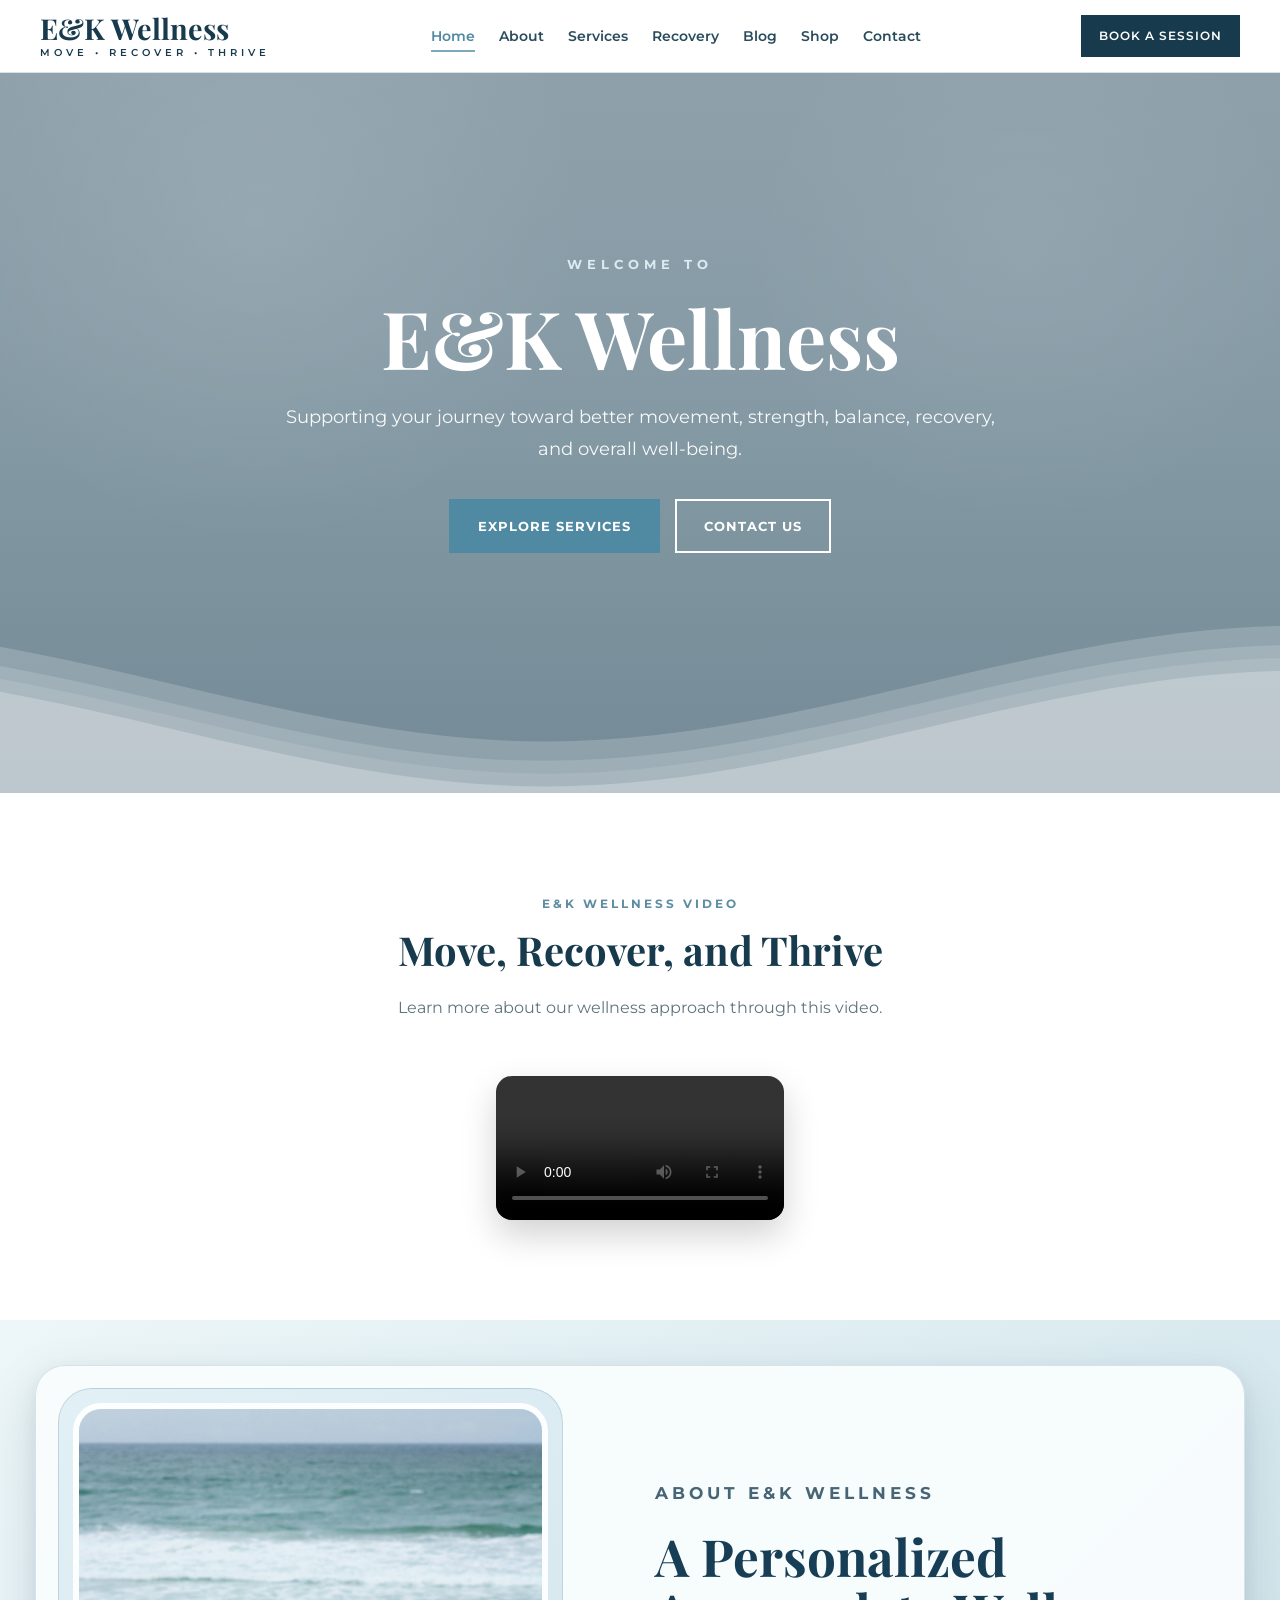
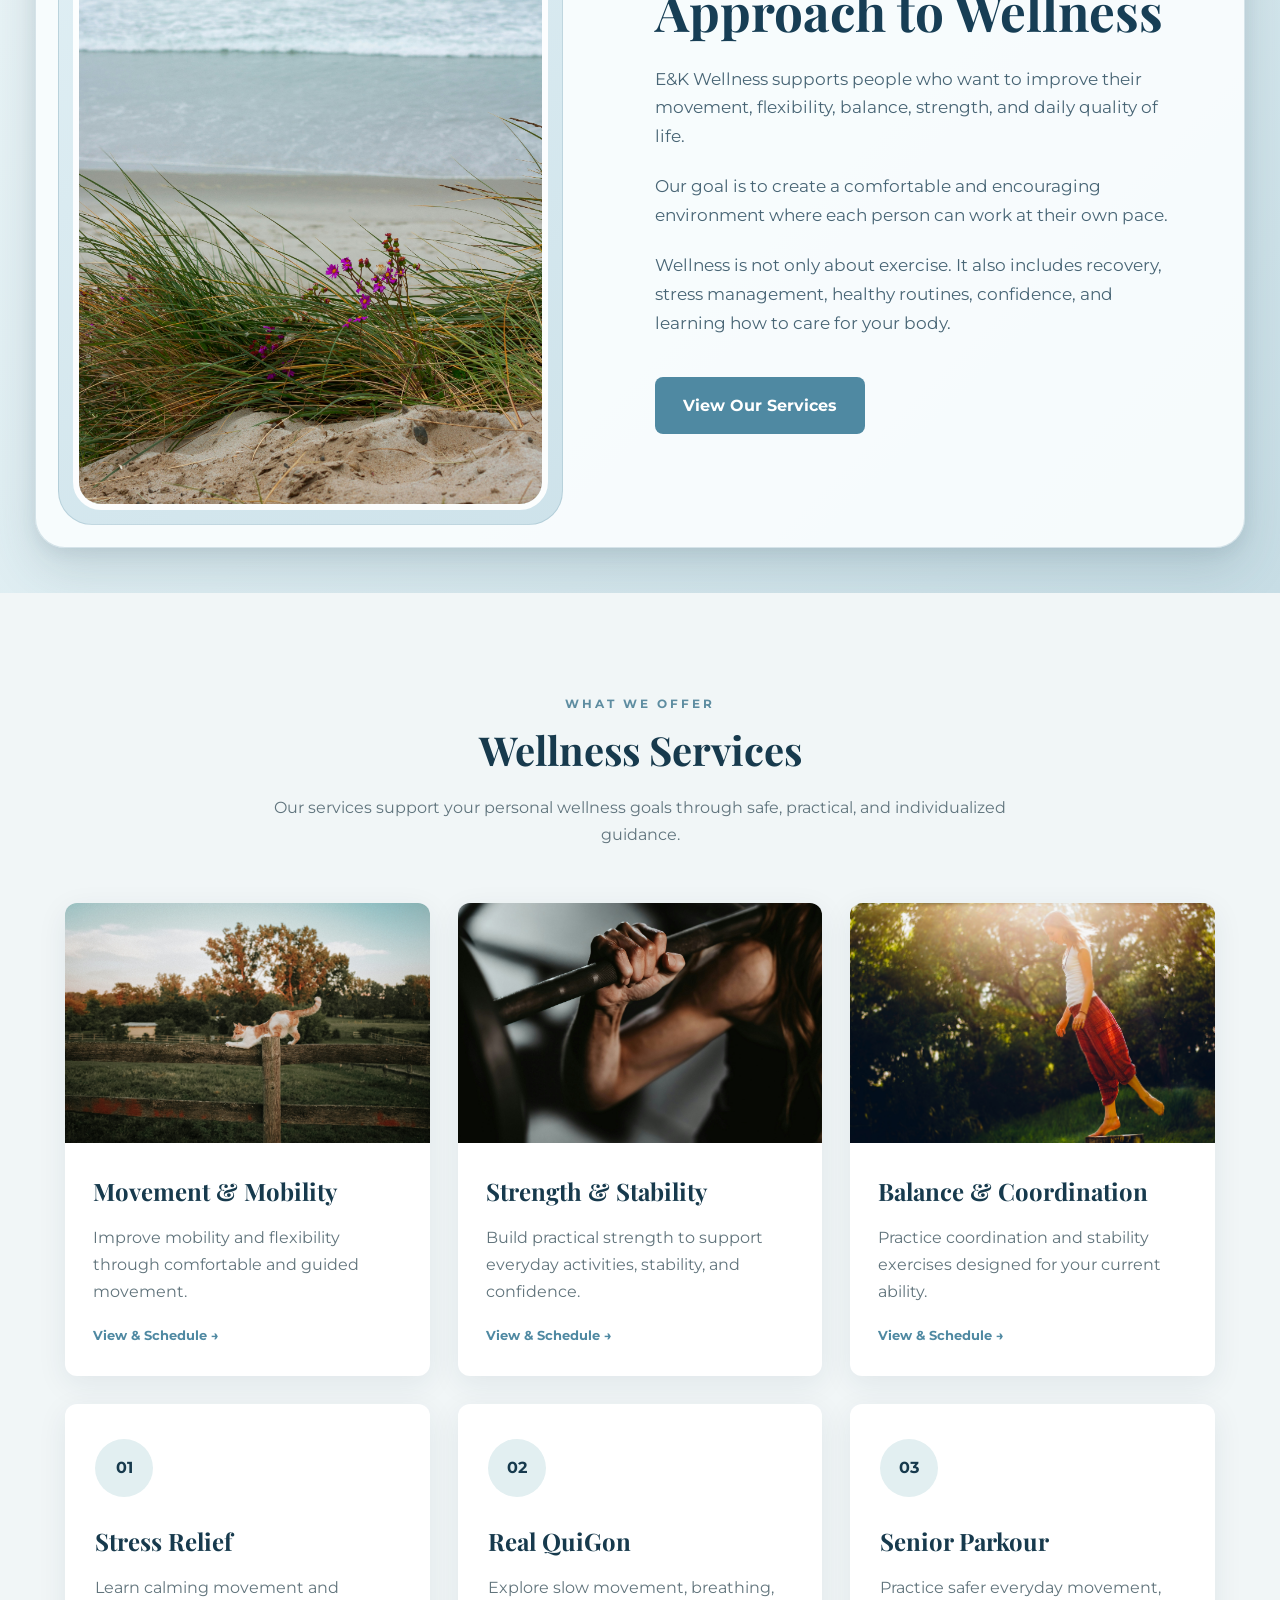
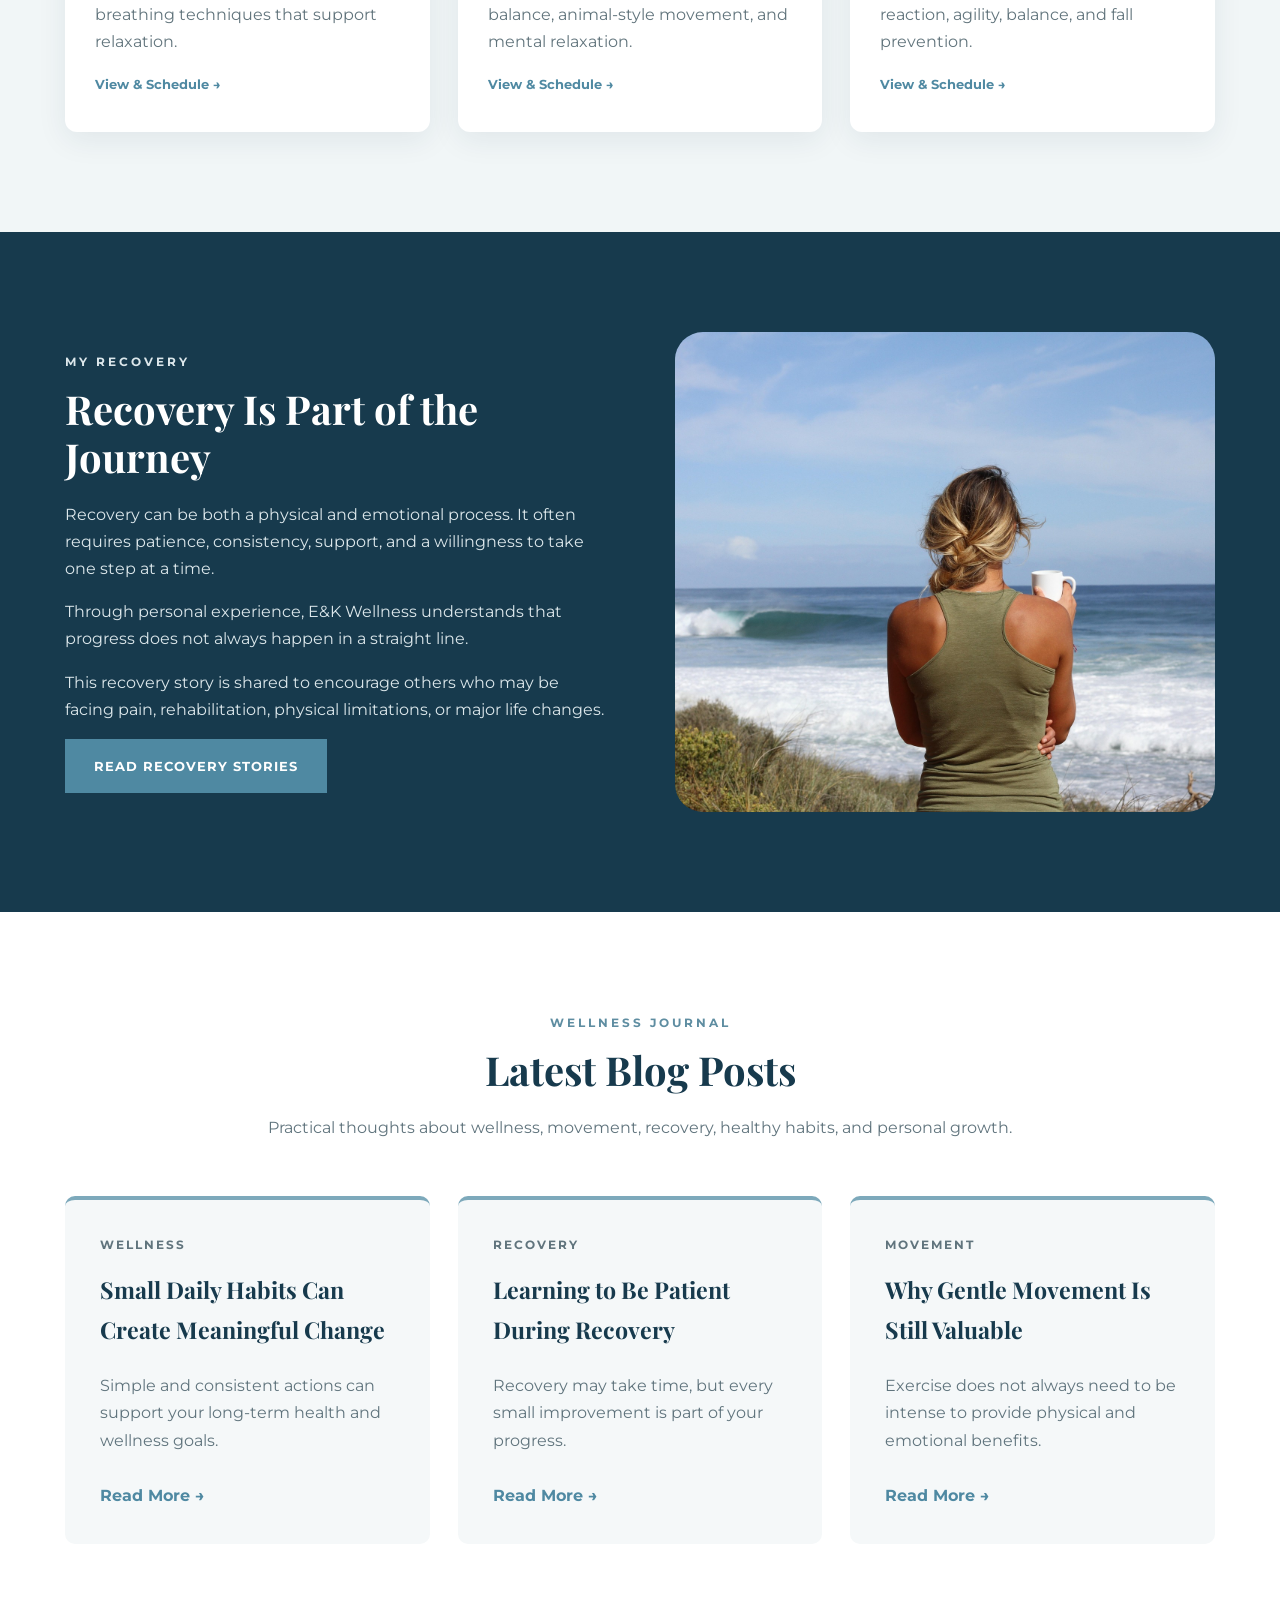
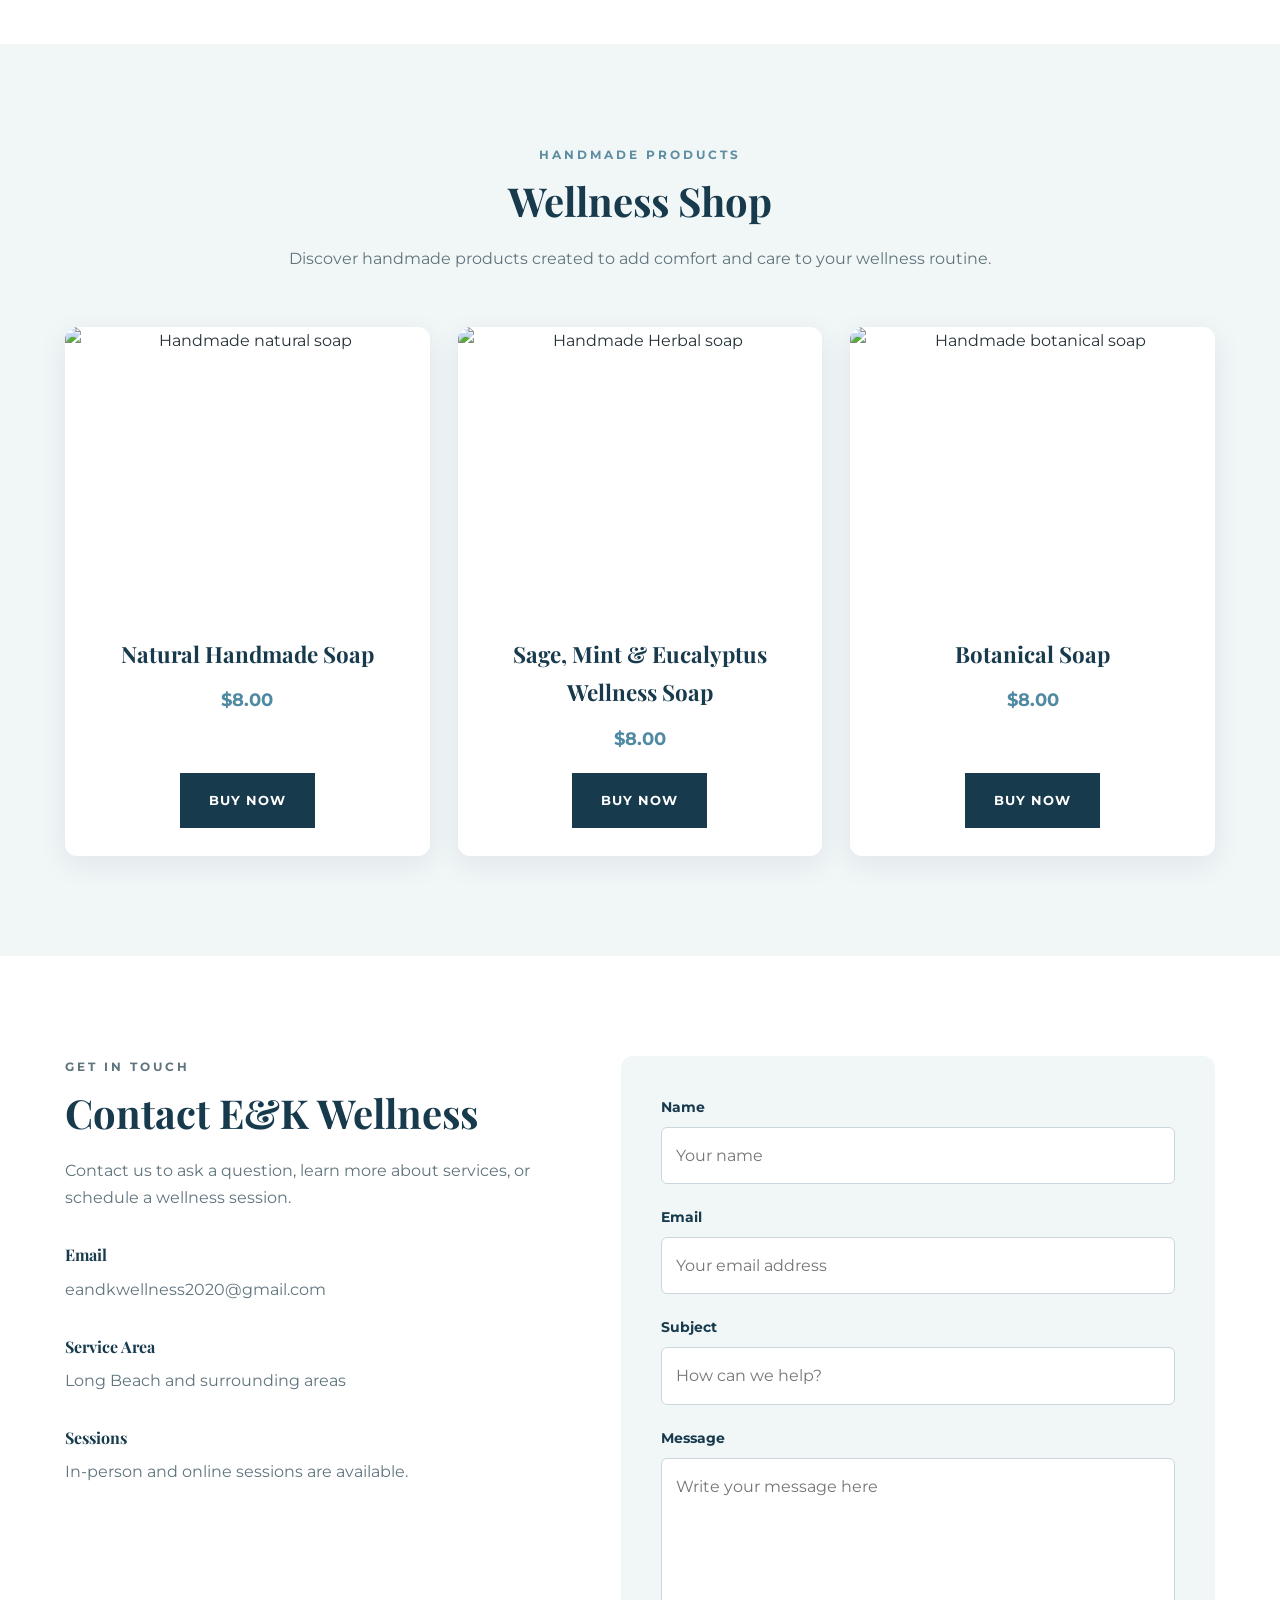
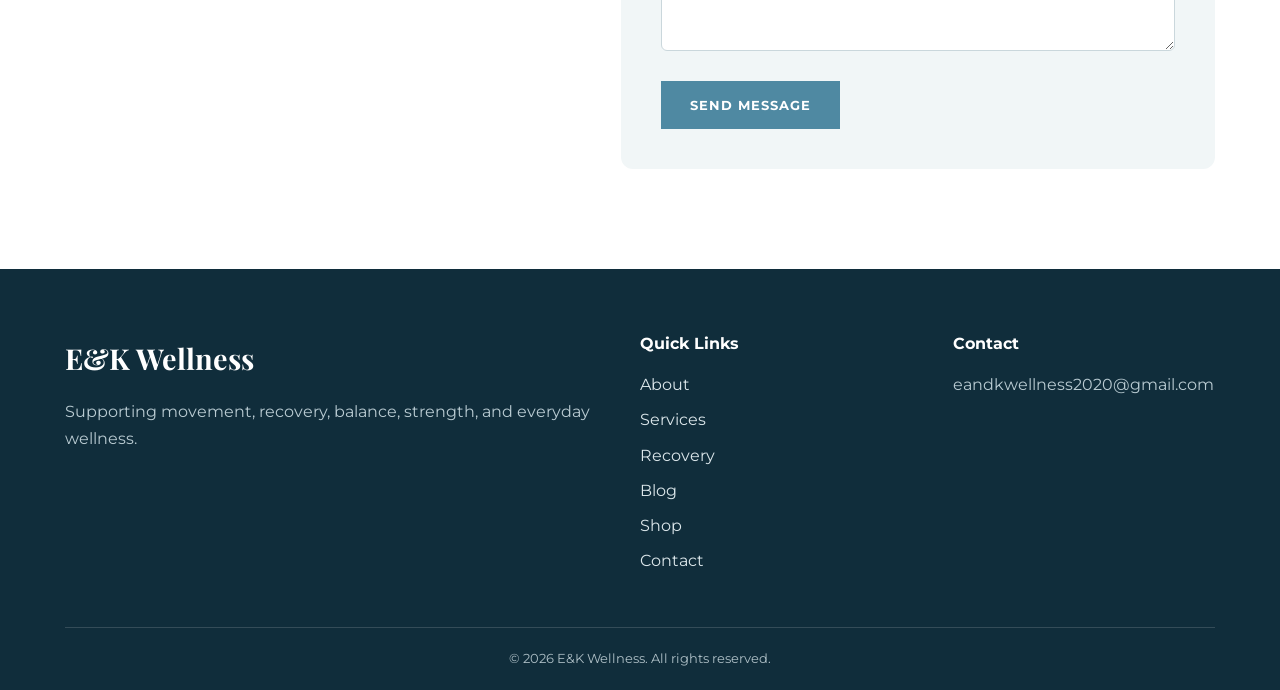
==== commit e32f5b15: "Add files via upload" ====
--- a/index.html
+++ b/index.html
@@ -81,9 +81,9 @@
             </li>
 
             <li>
-              <a href="#shop">
+              <a href="shop.html">
                 Shop
-              </a>
+               </a>
             </li>
 
             <li>
@@ -185,6 +185,32 @@
           </svg>
         </div>
       </section>
+ <!-- =========================
+           VIDEO
+      ========================== -->
+
+      <section class="section video-section">
+        <div class="section-container">
+          <div class="section-heading">
+            <p class="section-label">
+              E&amp;K WELLNESS VIDEO
+            </p>
+
+            <h2>
+              Move, Recover, and Thrive
+            </h2>
+
+            <p>
+              Learn more about our wellness approach through this video.
+            </p>
+          </div>
+
+          <video class="wellness-video" controls>
+            <source src="wellness-video.mp4" type="video/mp4" />
+            Your browser does not support the video element.
+          </video>
+        </div>
+      </section>
 
       <!-- =========================
            ABOUT
@@ -604,9 +630,14 @@
             $8.00
           </p>
 
-          <a href="#" class="button dark-button">
-            View Product
-          </a>
+          <a
+          href="https://square.link/u/dMs5E5hV"
+          class="button dark-button"
+          target="_blank"
+          rel="noopener noreferrer"
+       >
+          Buy Now
+</a>
         </div>
       </article>
 
@@ -614,21 +645,26 @@
 
       <article class="product-card">
         <img
-          src="images/soap-2.jpg"
-          alt="Handmade lavender soap"
+          src="images/soap-4.jpg"
+          alt="Handmade Herbal soap"
         />
 
         <div class="product-content">
           <h3>
-            Lavender Wellness Soap
+            Sage, Mint &amp; Eucalyptus Wellness Soap
           </h3>
 
           <p class="product-price">
             $8.00
           </p>
 
-          <a href="#" class="button dark-button">
-            View Product
+          <a
+          href="https://square.link/u/xzo2kIbq"
+          class="button dark-button"
+          target="_blank"
+          rel="noopener noreferrer"
+       >
+          Buy Now
           </a>
         </div>
       </article>
@@ -650,8 +686,13 @@
             $8.00
           </p>
 
-          <a href="#" class="button dark-button">
-            View Product
+          <a
+          href="https://square.link/u/zVxVYc8B"
+          class="button dark-button"
+          target="_blank"
+          rel="noopener noreferrer"
+       >
+          Buy Now
           </a>
         </div>
       </article>
@@ -828,7 +869,7 @@
             </li>
 
             <li>
-              <a href="#shop">
+              <a href="shop.html">
                 Shop
               </a>
             </li>
--- a/styles.css
+++ b/styles.css
@@ -2156,4 +2156,273 @@
   .booking-service-card {
     padding: 28px 20px;
   }
+}
+/* =========================================================
+   FULL SHOP PAGE
+========================================================= */
+
+/* =========================
+   SHOP PAGE HERO
+========================== */
+
+.shop-page-hero {
+  padding: 120px 25px 100px;
+
+  background:
+    linear-gradient(
+      135deg,
+      #173a4d 0%,
+      #315d70 55%,
+      #789baa 100%
+    );
+
+  color: #ffffff;
+  text-align: center;
+}
+
+.shop-page-hero .section-container {
+  max-width: 900px;
+}
+
+.shop-page-hero .section-label {
+  color: #c8e0e8;
+}
+
+.shop-page-hero h1 {
+  margin: 0 auto 25px;
+
+  color: #ffffff;
+
+  font-size: clamp(3rem, 7vw, 5rem);
+  line-height: 1.08;
+}
+
+.shop-page-hero-text {
+  max-width: 720px;
+  margin: 0 auto;
+
+  color: #e5eef1;
+
+  font-size: 1.08rem;
+  line-height: 1.8;
+}
+
+/* =========================
+   FULL SHOP SECTION
+========================== */
+
+.full-shop-section {
+  background:
+    linear-gradient(
+      180deg,
+      #f4f8f9 0%,
+      #eaf2f4 100%
+    );
+}
+
+.shop-product-grid {
+  display: grid;
+  grid-template-columns: repeat(3, minmax(0, 1fr));
+  align-items: stretch;
+  gap: 30px;
+}
+
+/* =========================
+   SHOP PRODUCT CARD
+========================== */
+
+.shop-product-card {
+  display: flex;
+  flex-direction: column;
+
+  overflow: hidden;
+
+  border: 1px solid #d8e4e7;
+  border-radius: 16px;
+
+  background-color: #ffffff;
+
+  box-shadow:
+    0 10px 32px rgba(24, 57, 71, 0.09);
+
+  transition:
+    transform 0.3s ease,
+    box-shadow 0.3s ease;
+}
+
+.shop-product-card:hover {
+  transform: translateY(-6px);
+
+  box-shadow:
+    0 18px 42px rgba(24, 57, 71, 0.15);
+}
+
+.shop-product-card img {
+  width: 100%;
+  height: 290px;
+
+  object-fit: cover;
+  object-position: center;
+}
+
+.shop-product-content {
+  display: flex;
+  flex: 1;
+  flex-direction: column;
+  align-items: center;
+
+  padding: 30px;
+
+  text-align: center;
+}
+
+.product-category {
+  margin-bottom: 10px;
+
+  color: #5e8da1;
+
+  font-size: 0.7rem;
+  font-weight: 700;
+  letter-spacing: 2px;
+  text-transform: uppercase;
+}
+
+.shop-product-content h2 {
+  margin-bottom: 15px;
+
+  color: #173a4d;
+
+  font-size: 1.65rem;
+  line-height: 1.25;
+}
+
+.product-description {
+  margin-bottom: 20px;
+
+  color: #60747d;
+
+  font-size: 0.94rem;
+  line-height: 1.7;
+}
+
+.shop-product-content .product-price {
+  margin-top: auto;
+  margin-bottom: 22px;
+
+  color: #4f89a2;
+
+  font-size: 1.2rem;
+  font-weight: 700;
+}
+
+.shop-product-content .button {
+  width: 100%;
+}
+
+/* =========================
+   SHOP CONTACT NOTE
+========================== */
+
+.shop-contact-note {
+  max-width: 850px;
+  margin: 80px auto 0;
+  padding: 55px 45px;
+
+  border: 1px solid #d1e0e4;
+  border-radius: 20px;
+
+  background-color: #ffffff;
+
+  box-shadow:
+    0 14px 40px rgba(24, 57, 71, 0.1);
+
+  text-align: center;
+}
+
+.shop-contact-note h2 {
+  margin-bottom: 18px;
+}
+
+.shop-contact-note p:not(.section-label) {
+  max-width: 650px;
+  margin: 0 auto 28px;
+
+  color: #60747d;
+}
+
+/* =========================
+   SHOP TABLET
+========================== */
+
+@media (max-width: 1000px) {
+  .shop-product-grid {
+    grid-template-columns: repeat(2, minmax(0, 1fr));
+  }
+}
+
+/* =========================
+   SHOP MOBILE
+========================== */
+
+@media (max-width: 750px) {
+  .shop-page-hero {
+    padding: 90px 20px 75px;
+  }
+
+  .shop-page-hero h1 {
+    font-size: 2.9rem;
+  }
+
+  .shop-page-hero-text {
+    font-size: 0.98rem;
+  }
+
+  .shop-product-grid {
+    grid-template-columns: 1fr;
+  }
+
+  .shop-product-card {
+    max-width: 520px;
+    margin: 0 auto;
+  }
+
+  .shop-contact-note {
+    margin-top: 60px;
+    padding: 42px 25px;
+  }
+}
+
+/* =========================
+   VERY SMALL MOBILE
+========================== */
+
+@media (max-width: 500px) {
+  .shop-page-hero h1 {
+    font-size: 2.4rem;
+  }
+
+  .shop-product-card img {
+    height: 250px;
+  }
+
+  .shop-product-content {
+    padding: 26px 22px;
+  }
+}
+/* =========================
+   VIDEO SECTION
+========================= */
+
+.video-section {
+  text-align: center;
+}
+
+.wellness-video {
+  display: block;
+  width: 25%;
+  min-width: 280px;
+  height: auto;
+  margin: 30px auto 0;
+  border-radius: 16px;
+  box-shadow: 0 15px 35px rgba(0, 0, 0, 0.18);
 }
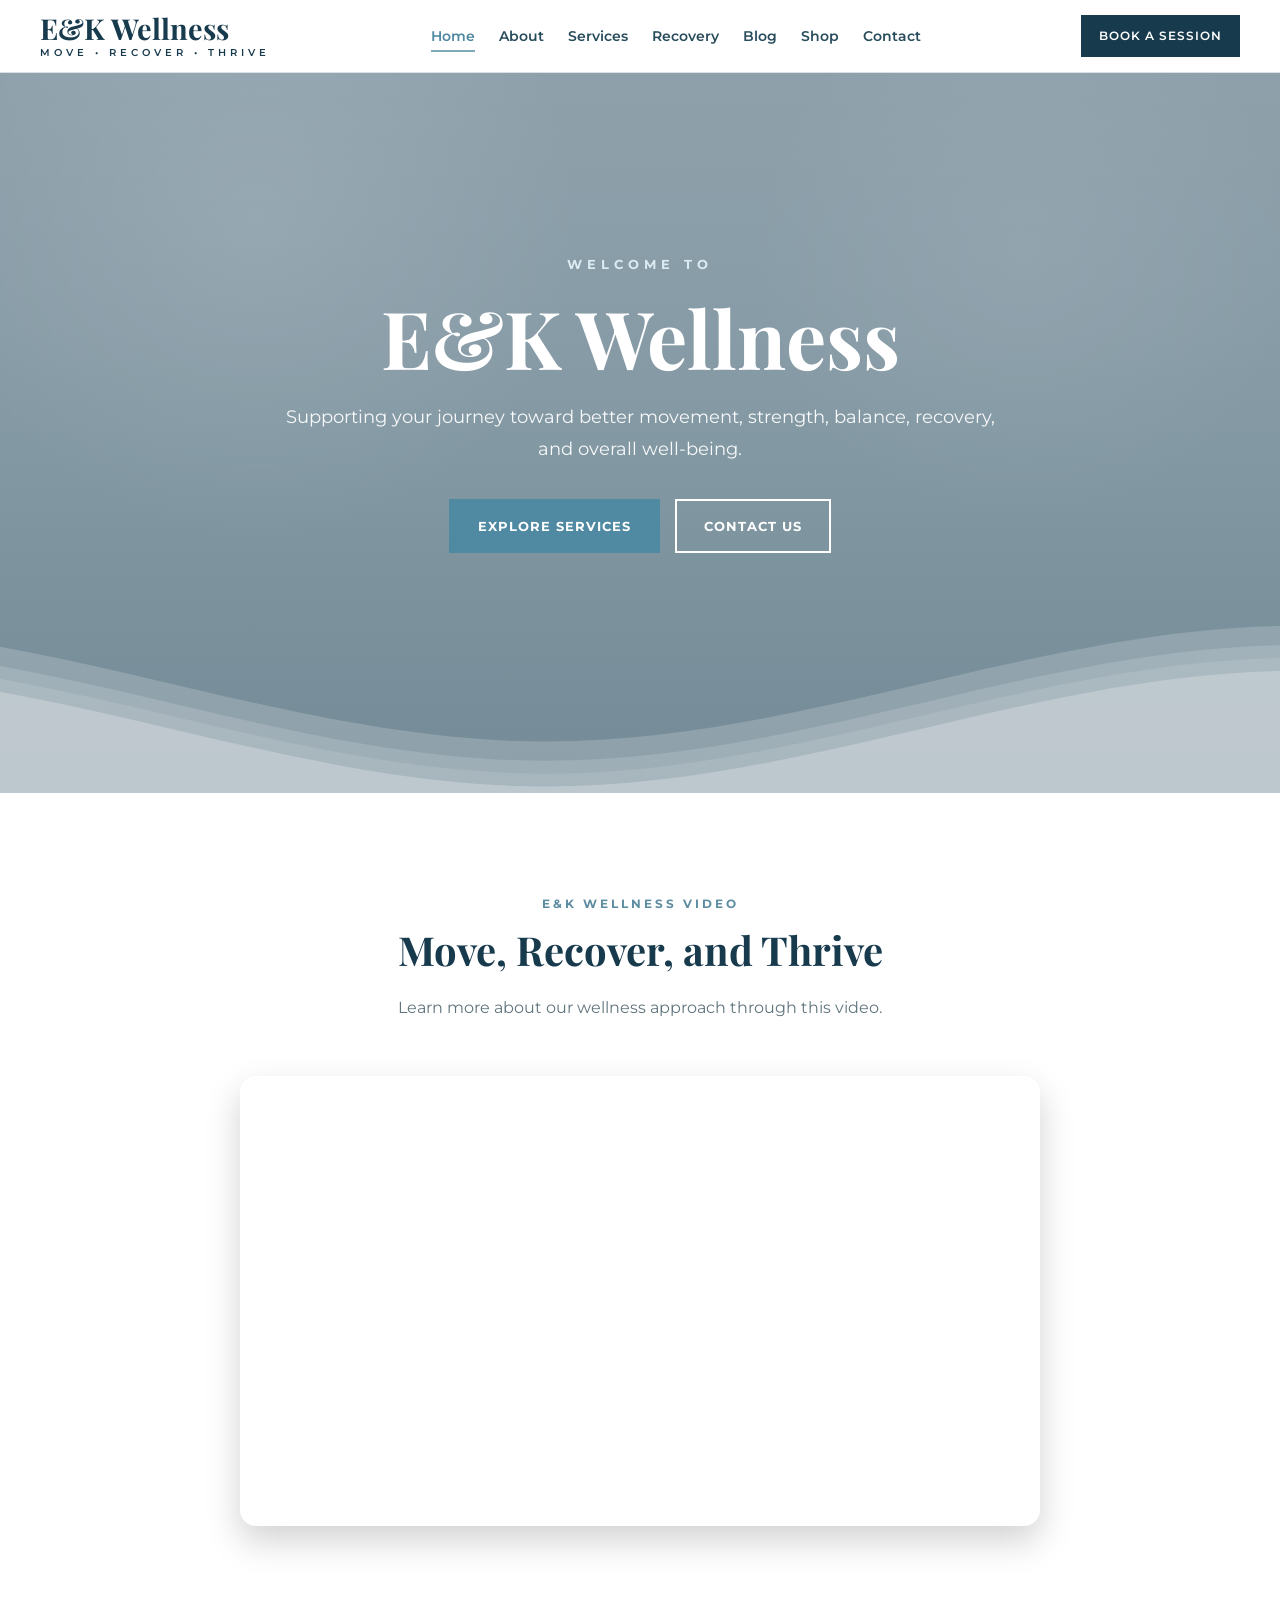
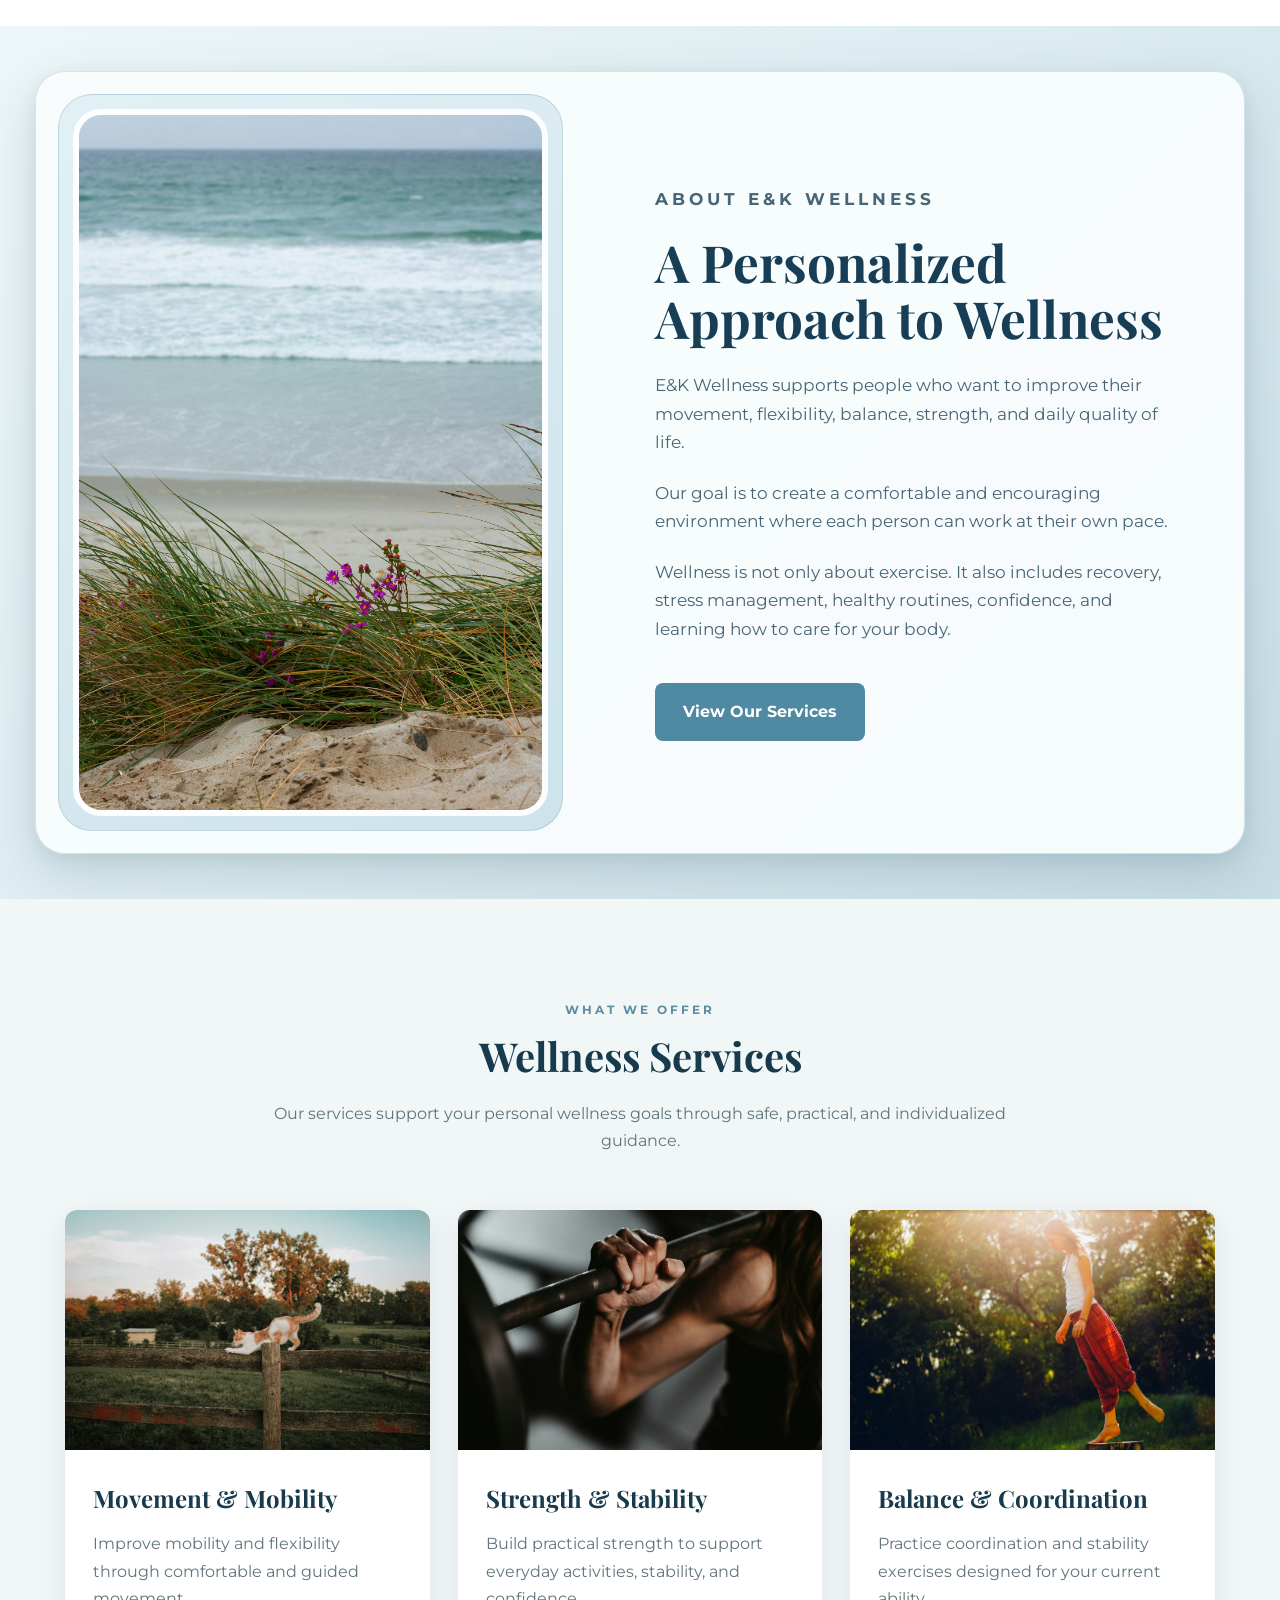
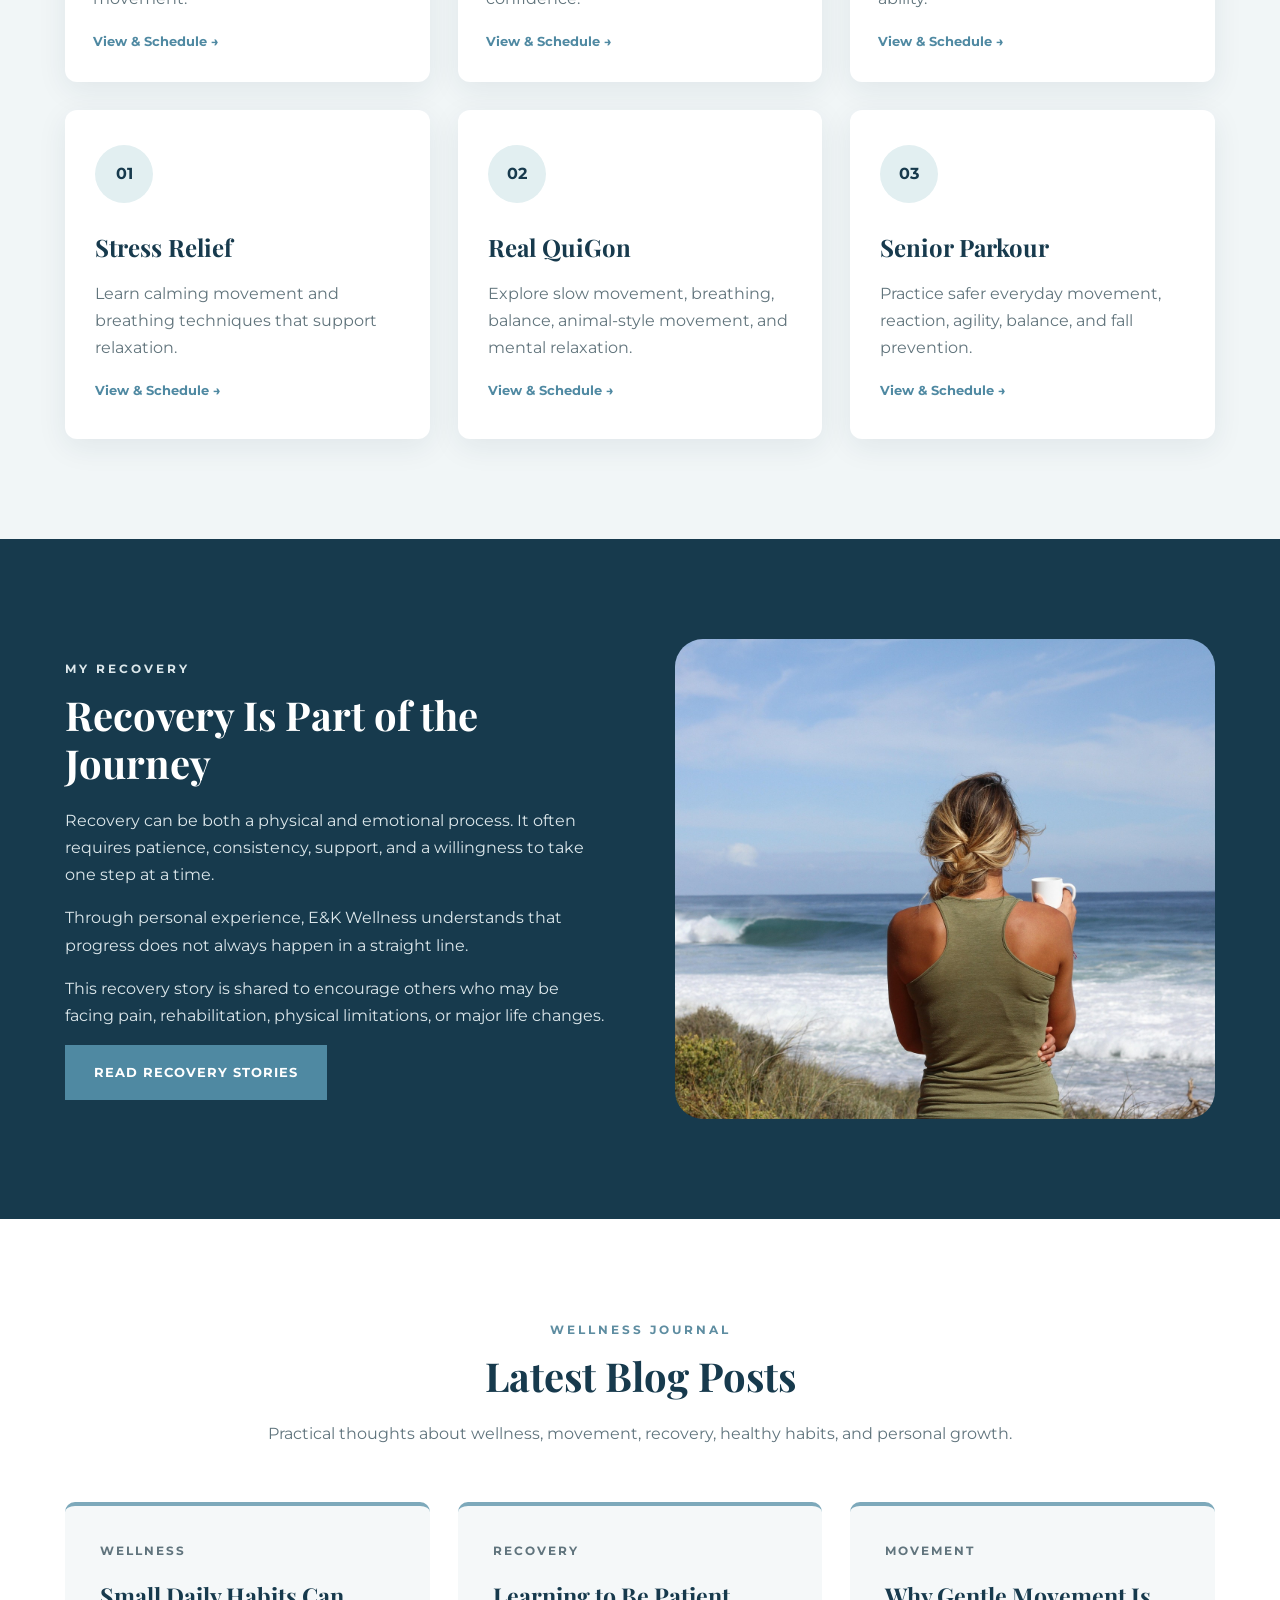
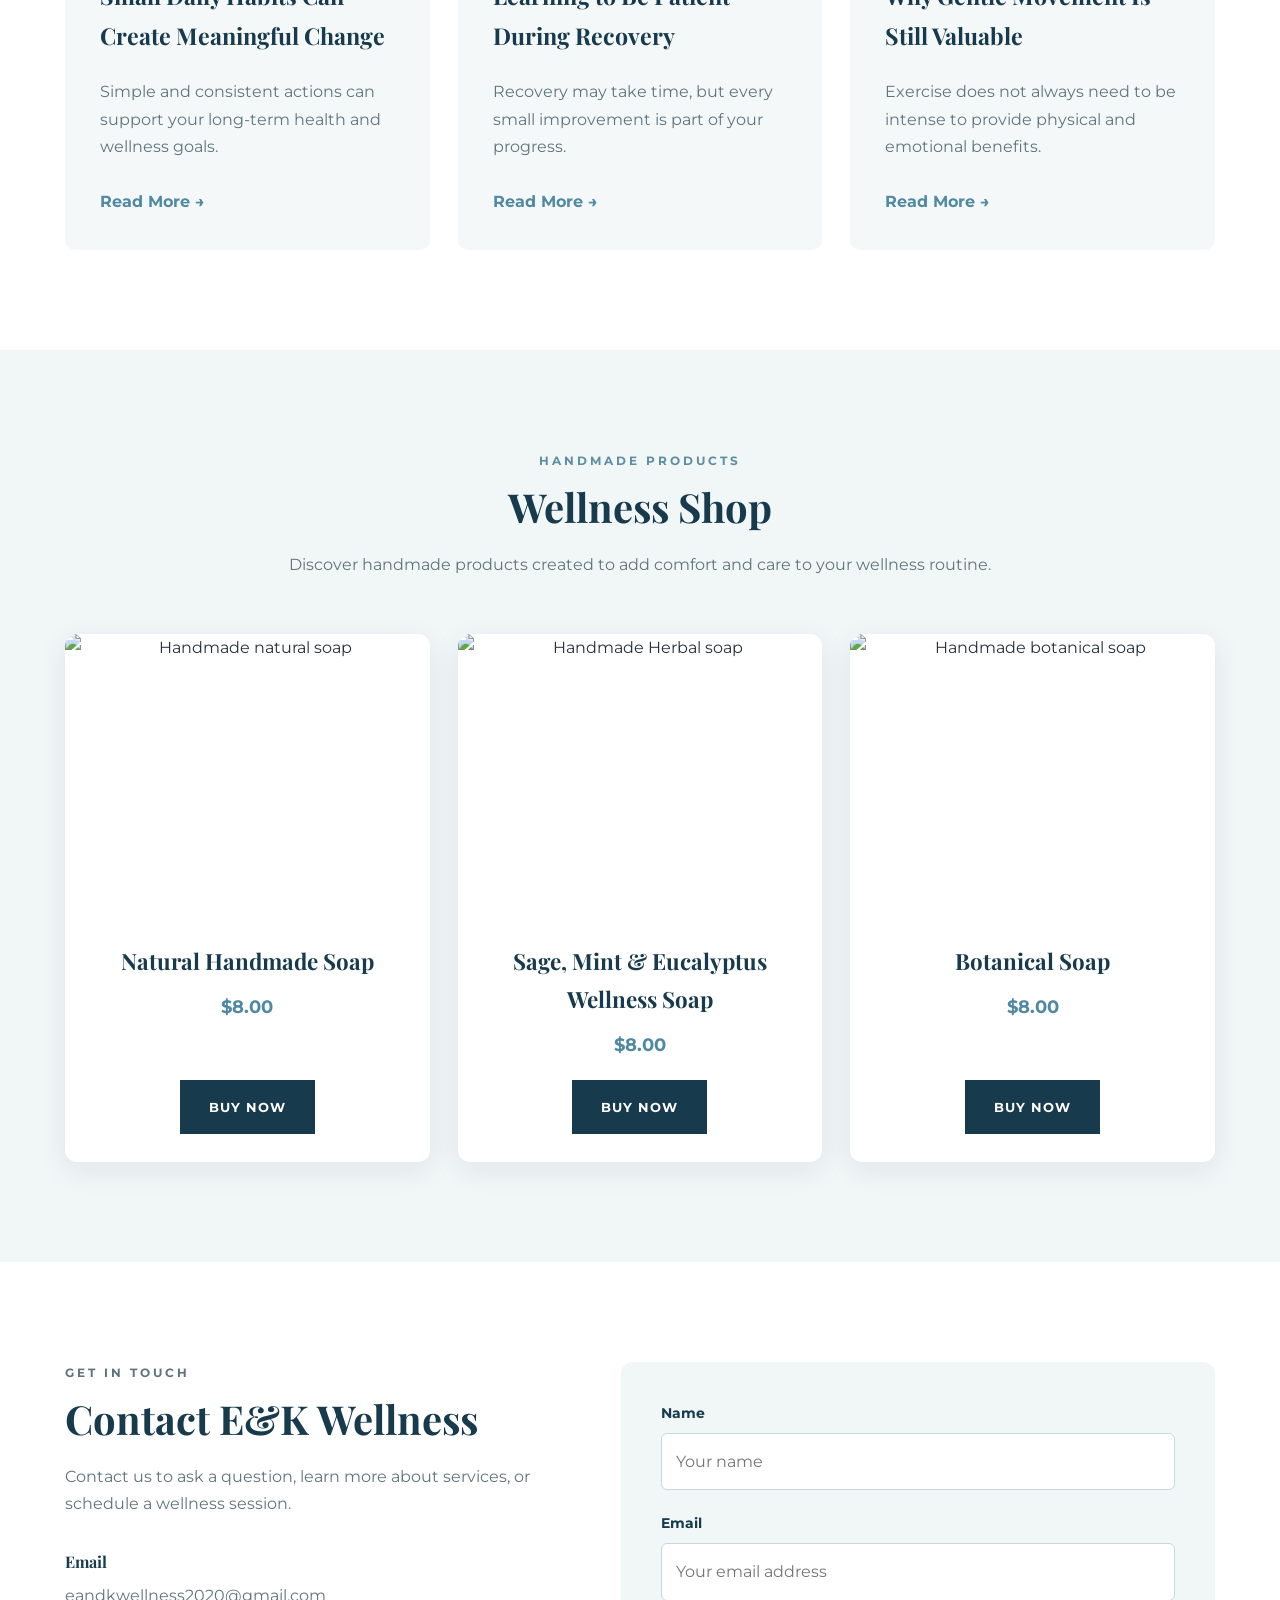
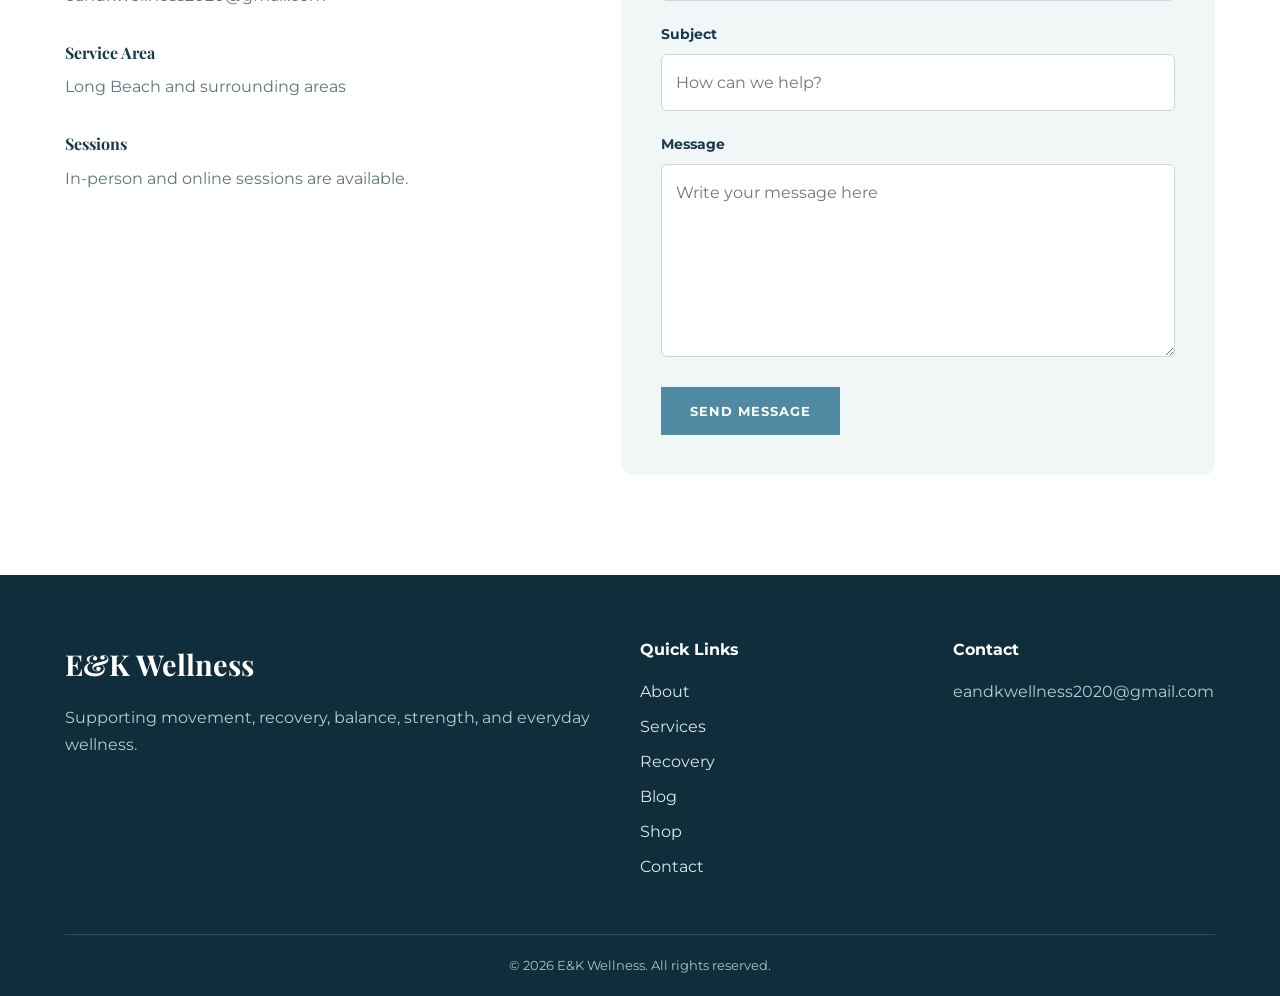
==== commit 5d7b4c34: "Add files via upload" ====
--- a/index.html
+++ b/index.html
@@ -205,10 +205,14 @@
             </p>
           </div>
 
-          <video class="wellness-video" controls>
-            <source src="wellness-video.mp4" type="video/mp4" />
-            Your browser does not support the video element.
-          </video>
+          <div class="video-container">
+  <iframe
+    src="https://www.youtube.com/embed/MYNEbK5rvD4"
+    title="E&K Wellness – Move Better, Feel Better, Live Stronger"
+    allow="accelerometer; autoplay; clipboard-write; encrypted-media; gyroscope; picture-in-picture; web-share"
+    allowfullscreen>
+  </iframe>
+</div>
         </div>
       </section>
 
--- a/styles.css
+++ b/styles.css
@@ -2425,4 +2425,25 @@
   margin: 30px auto 0;
   border-radius: 16px;
   box-shadow: 0 15px 35px rgba(0, 0, 0, 0.18);
+}.video-container {
+  width: 100%;
+  max-width: 800px;
+  margin: 30px auto 0;
+  aspect-ratio: 16 / 9;
+
+  overflow: hidden;
+
+  border-radius: 16px;
+
+  box-shadow:
+    0 15px 35px rgba(0, 0, 0, 0.18);
+}
+
+.video-container iframe {
+  display: block;
+
+  width: 100%;
+  height: 100%;
+
+  border: none;
 }
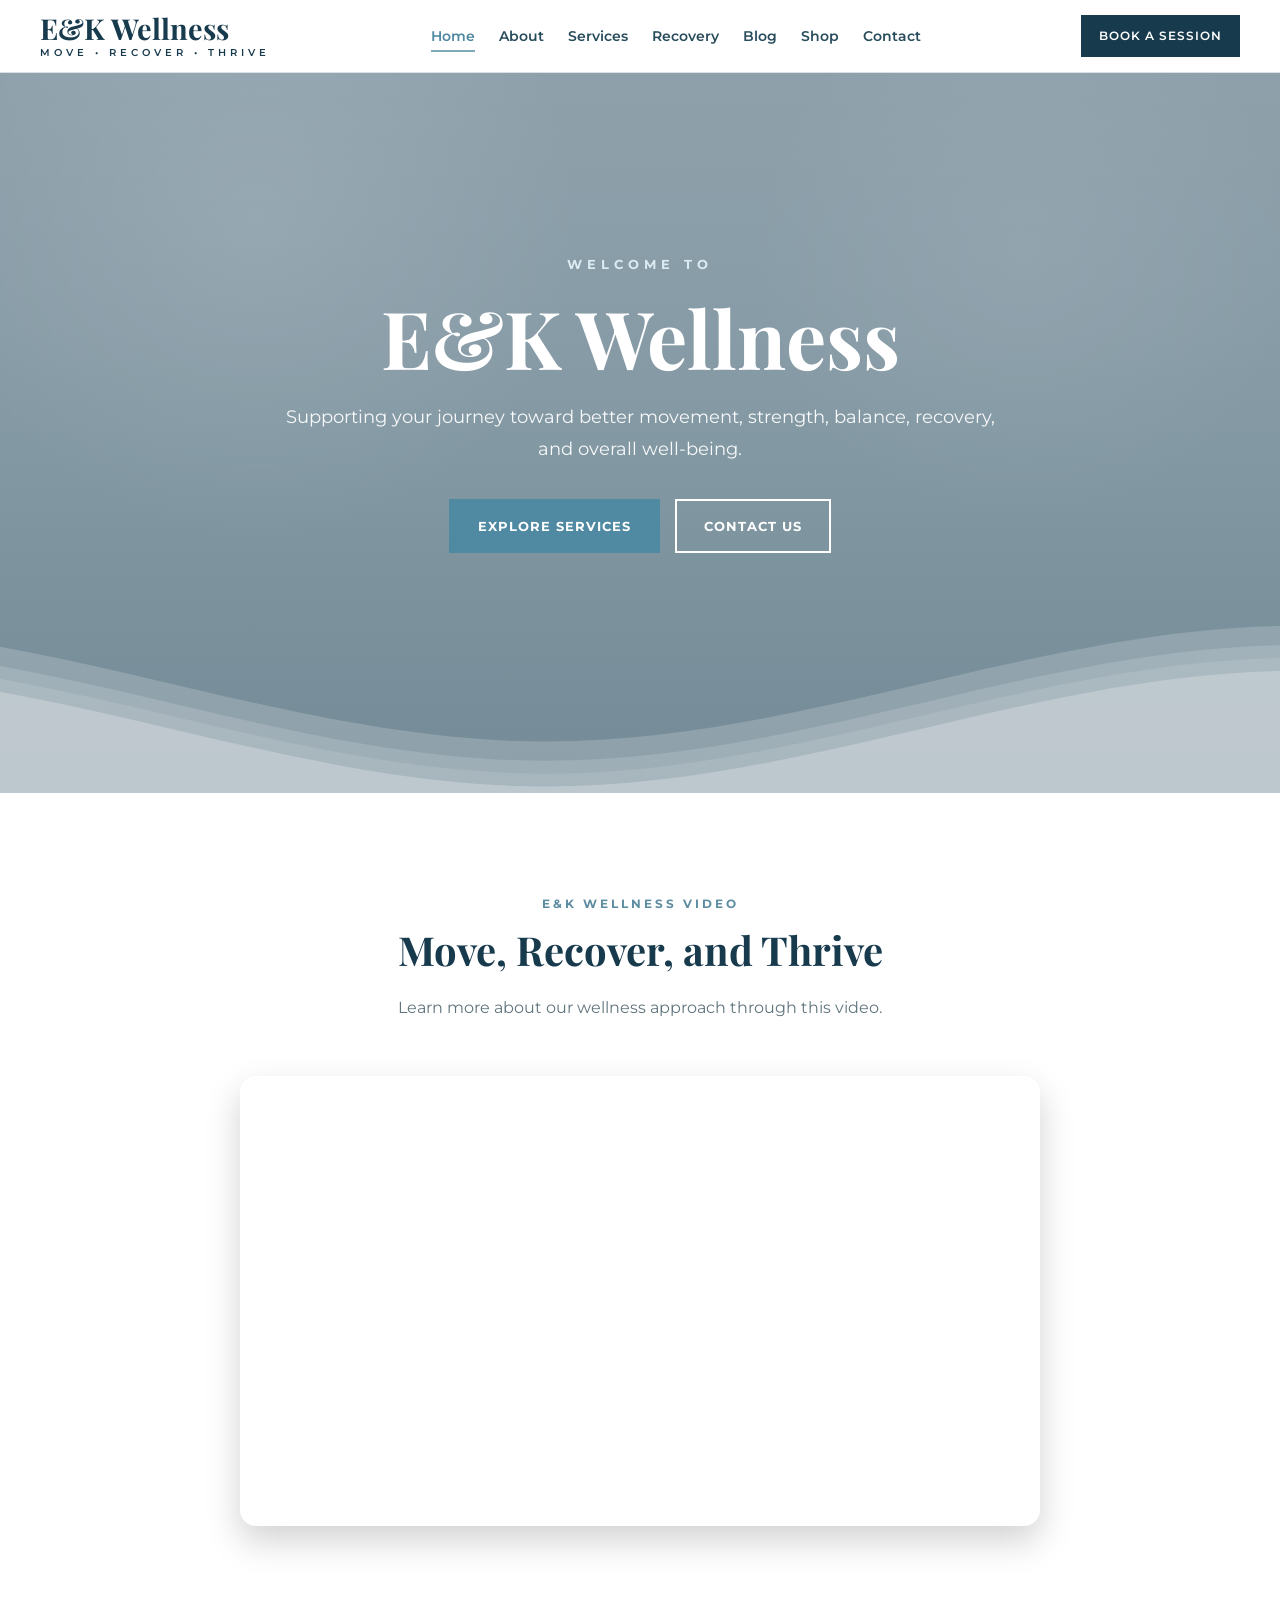
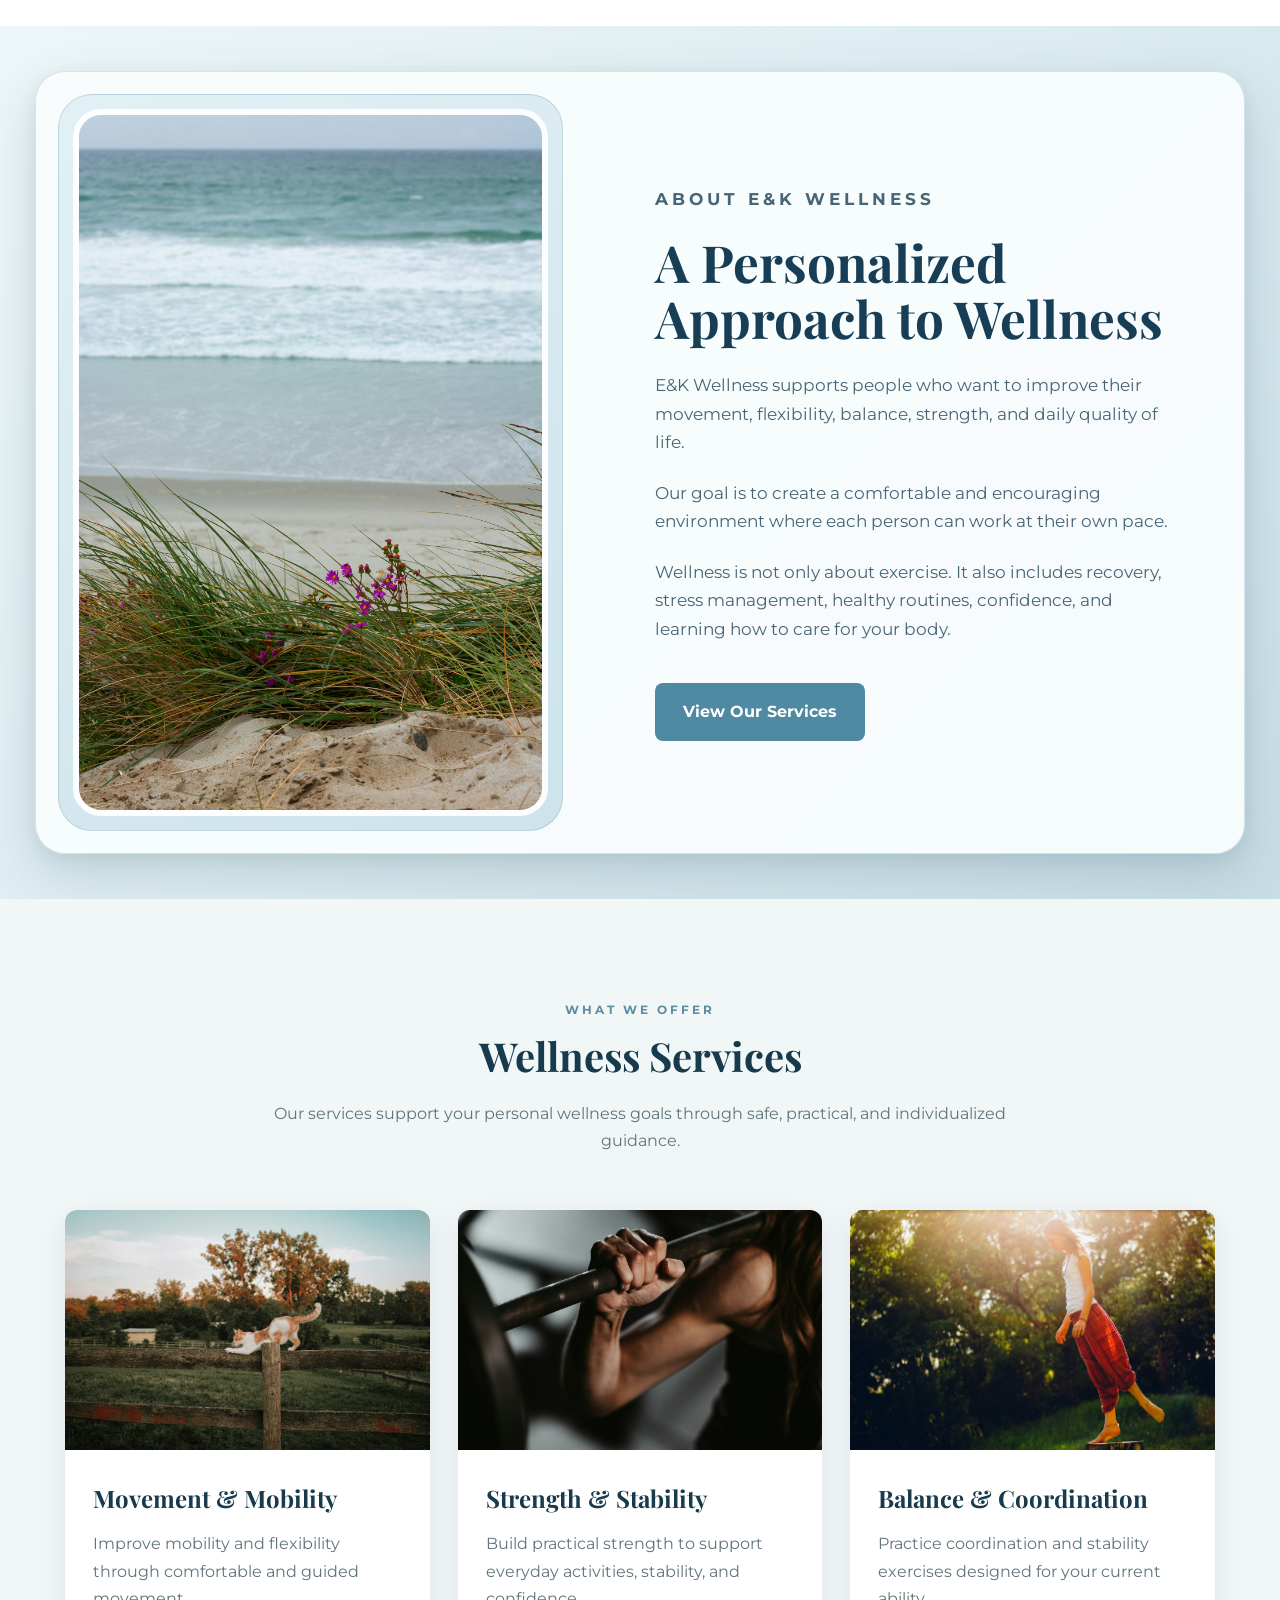
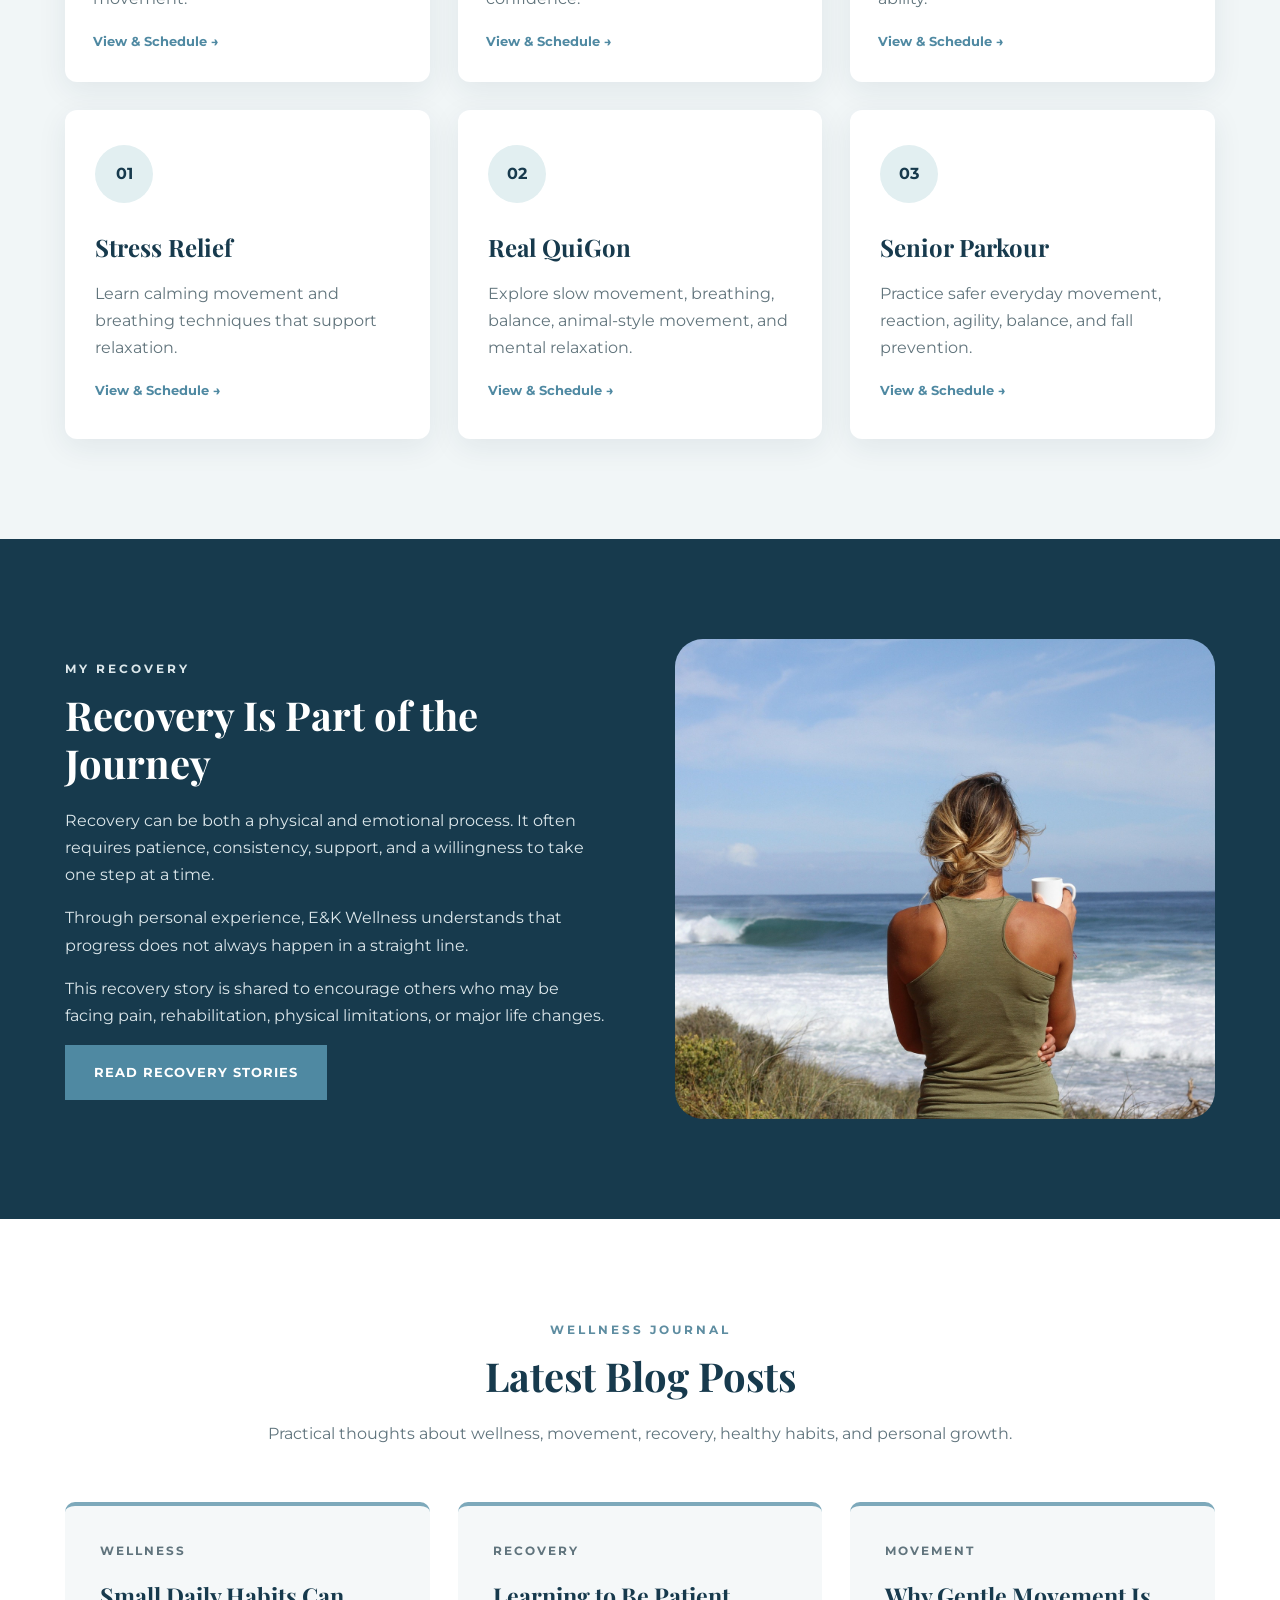
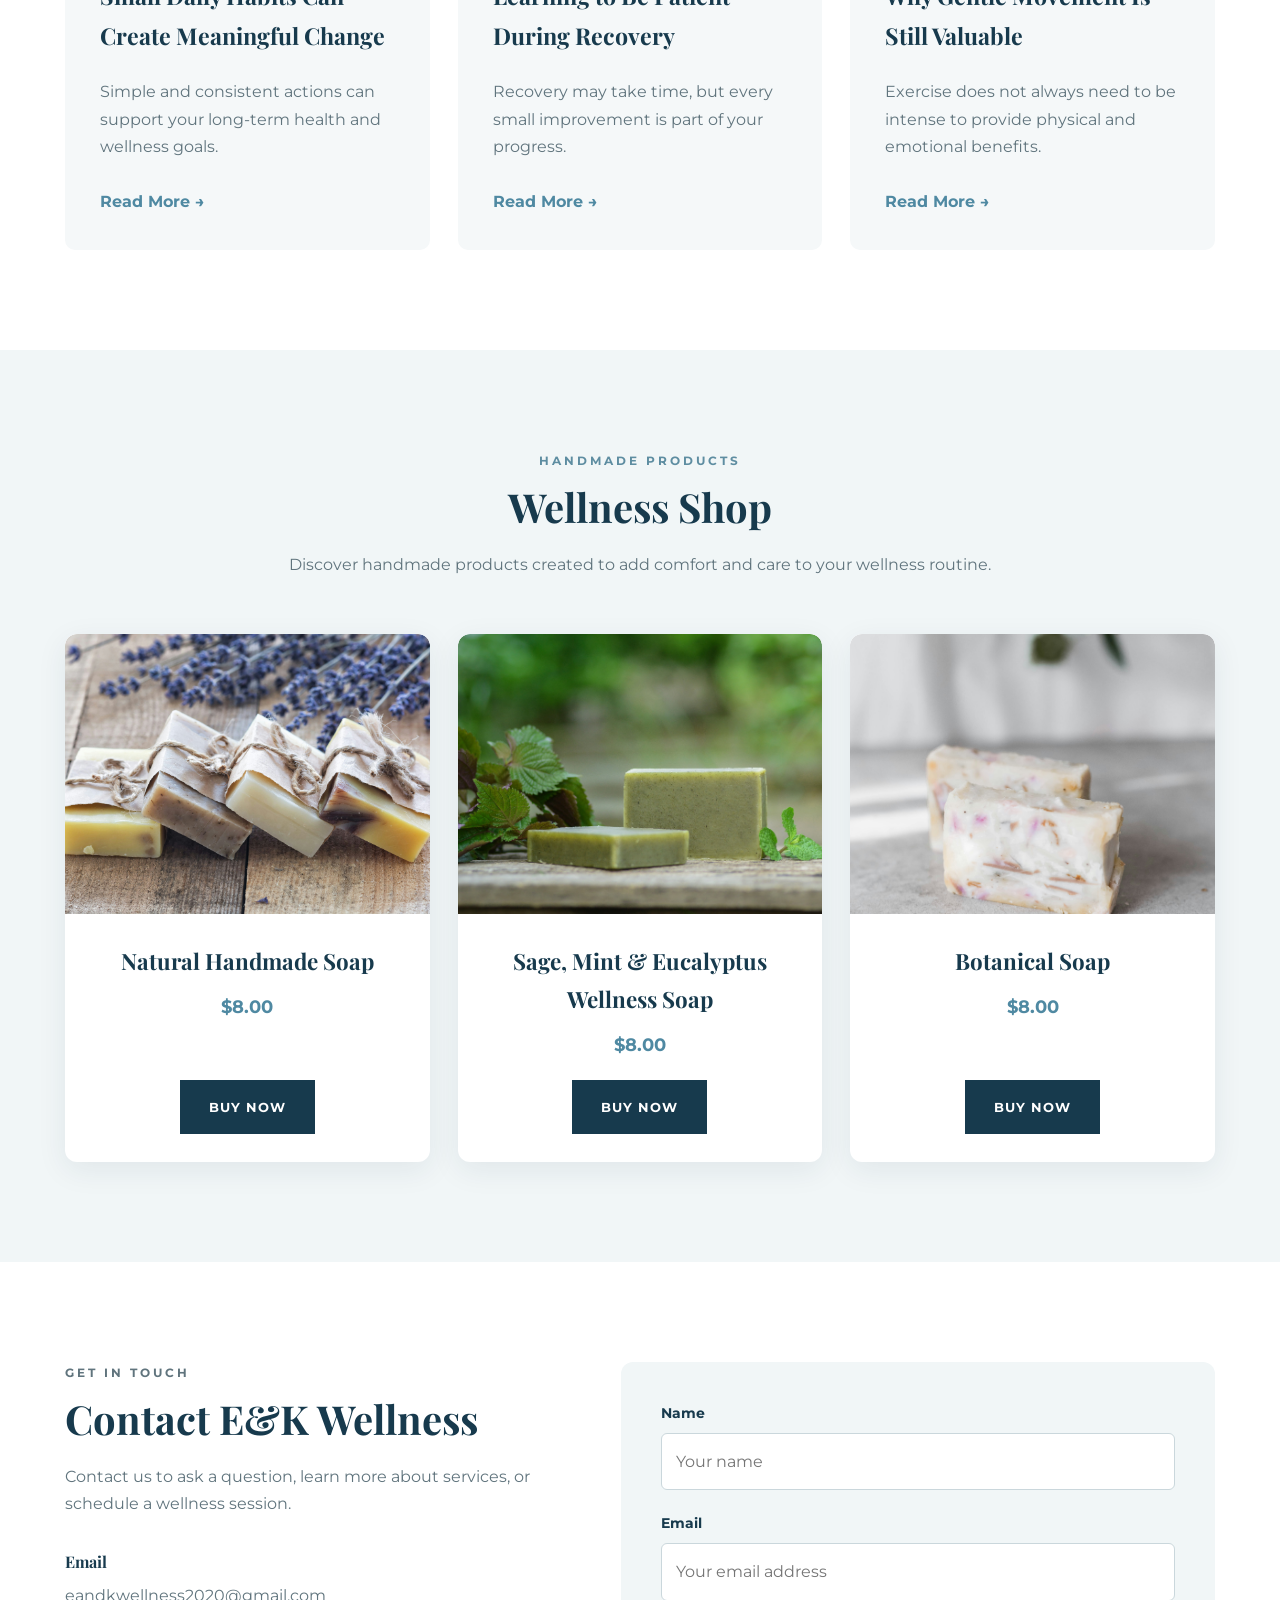
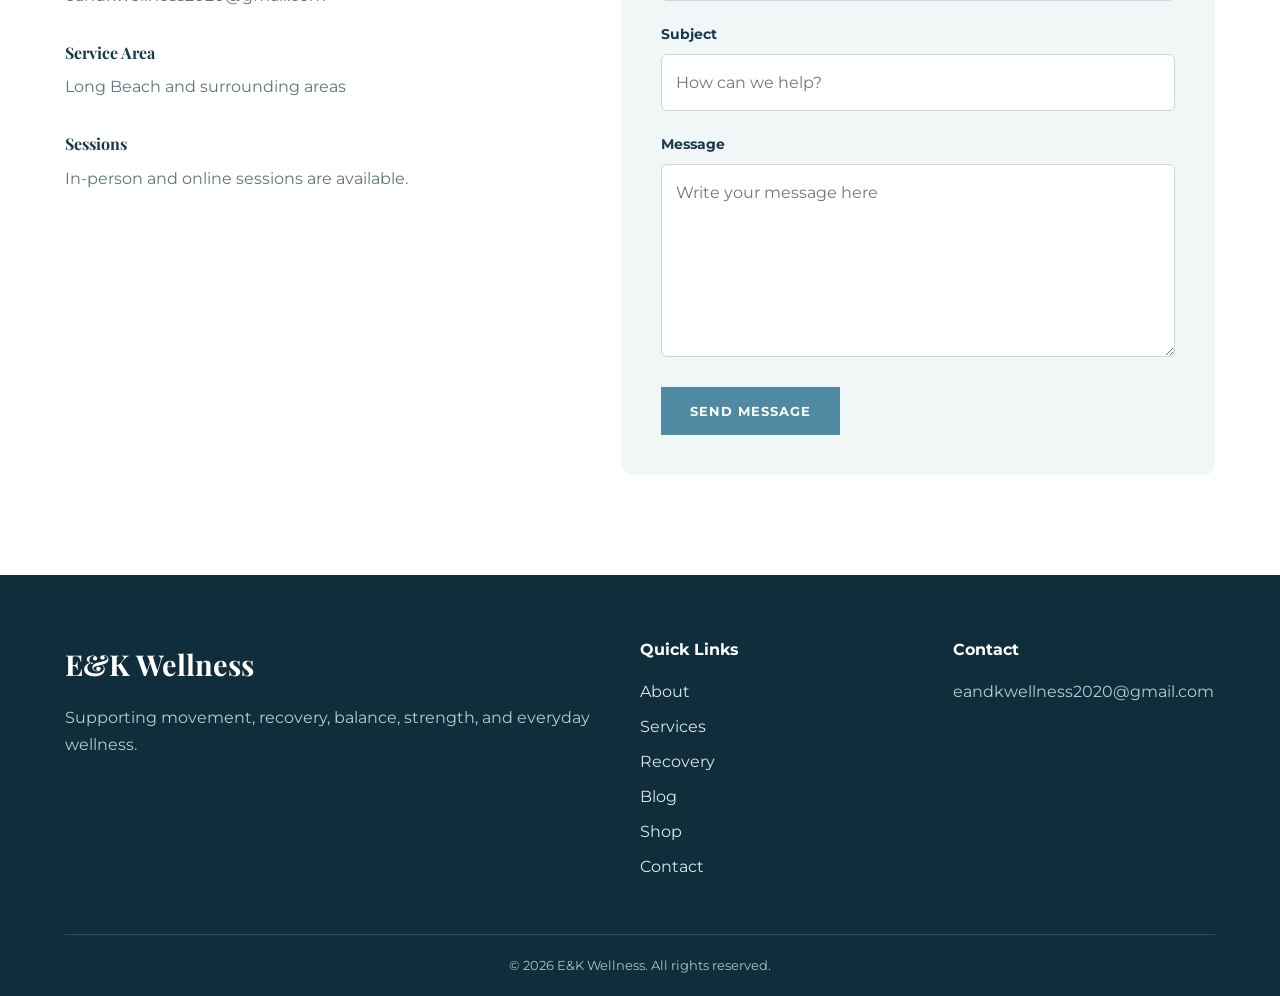
==== commit 49f56b69: "Update index.html" ====
--- a/index.html
+++ b/index.html
@@ -621,7 +621,7 @@
 
       <article class="product-card">
         <img
-          src="images/soap-1.jpg"
+          src="soap-1.jpg"
           alt="Handmade natural soap"
         />
 
@@ -649,7 +649,7 @@
 
       <article class="product-card">
         <img
-          src="images/soap-4.jpg"
+          src="soap-4.jpg"
           alt="Handmade Herbal soap"
         />
 
@@ -677,7 +677,7 @@
 
       <article class="product-card">
         <img
-          src="images/soap-3.jpg"
+          src="soap-3.jpg"
           alt="Handmade botanical soap"
         />
 
@@ -907,4 +907,4 @@
       </div>
     </footer>
   </body>
-</html>+</html>
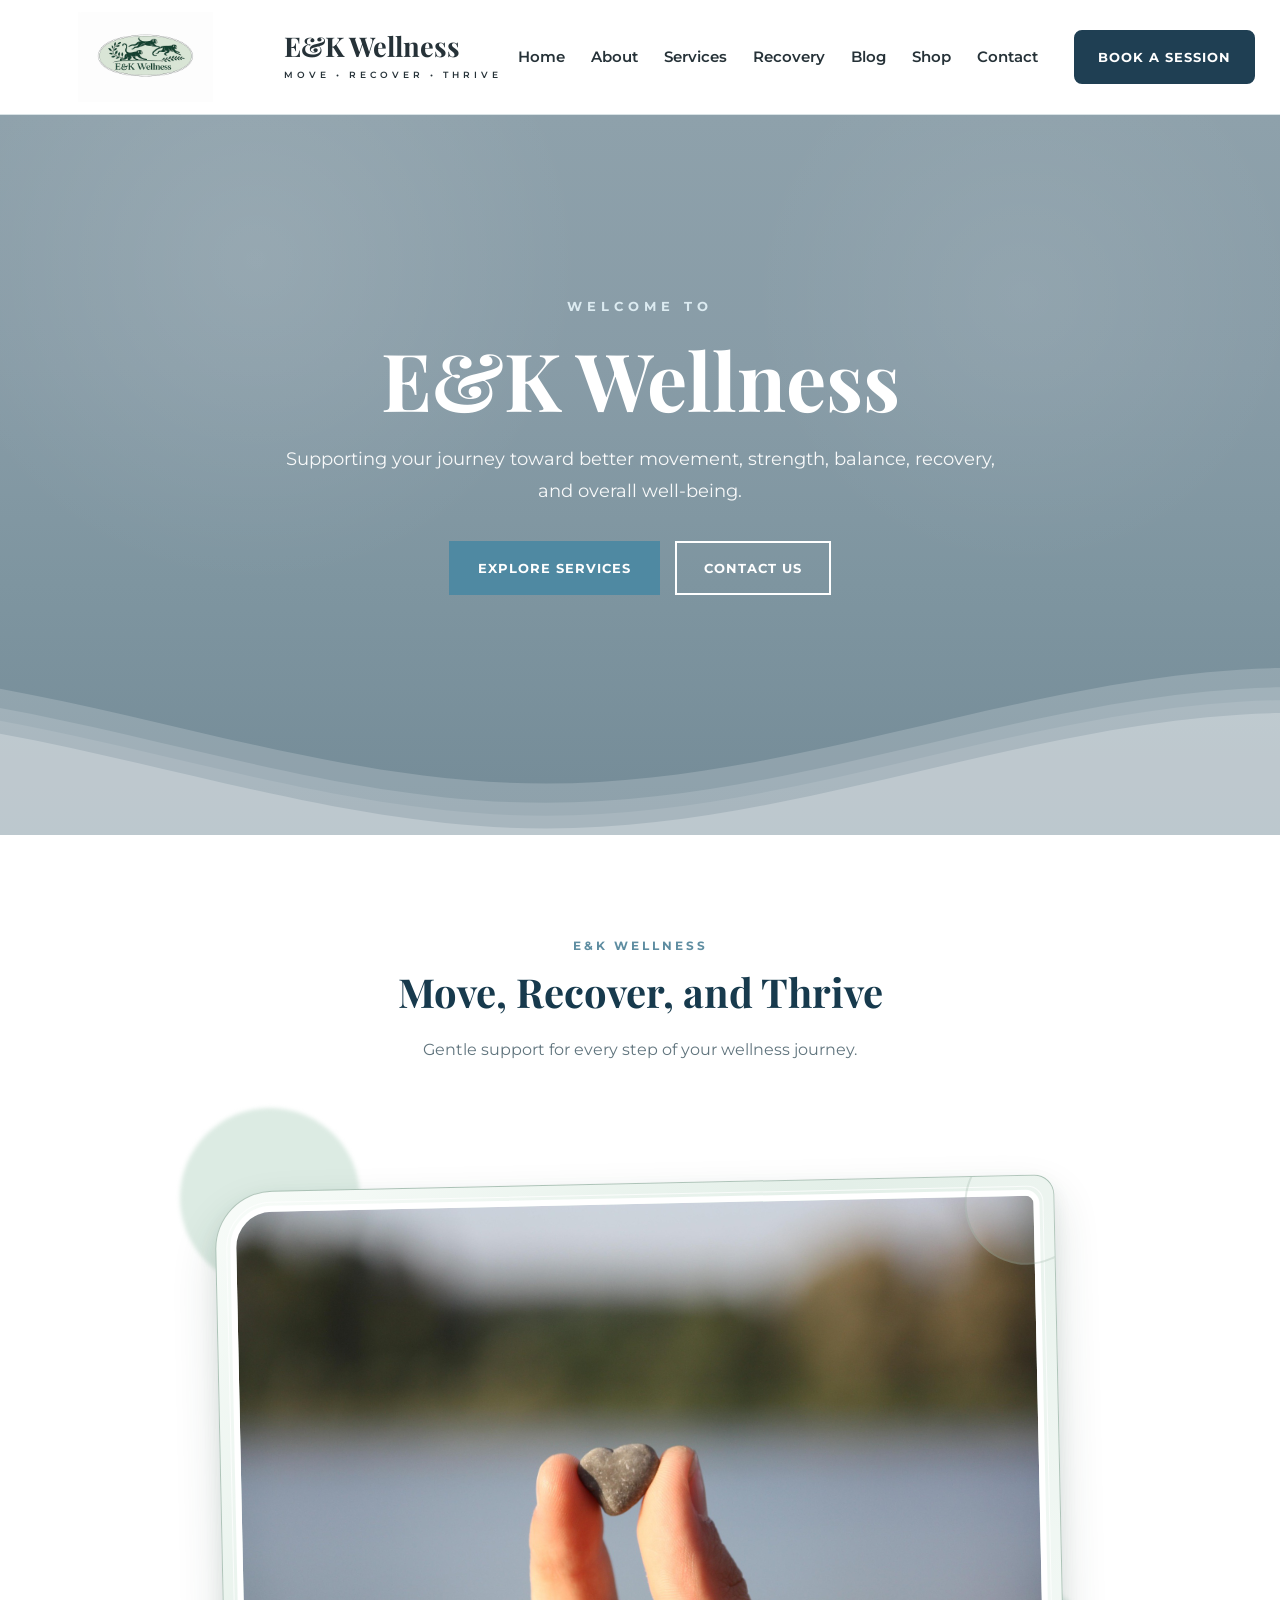
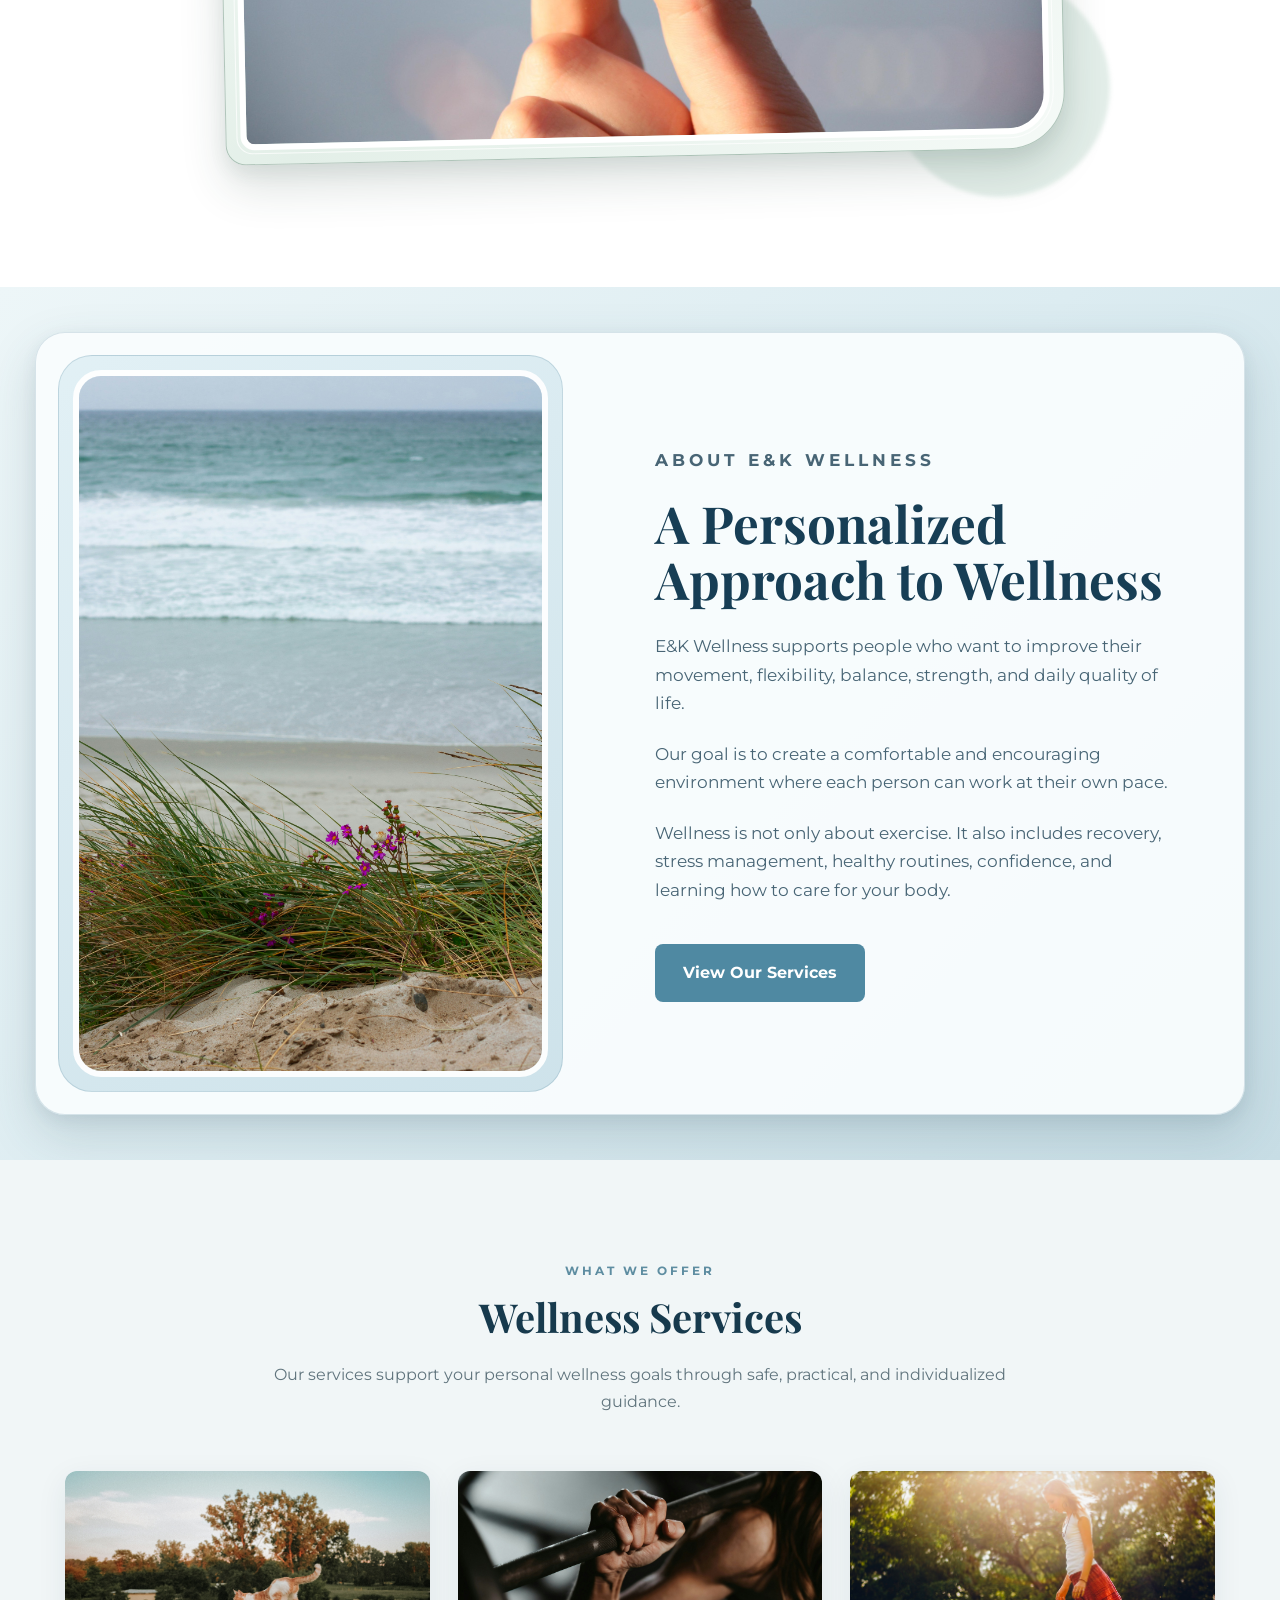
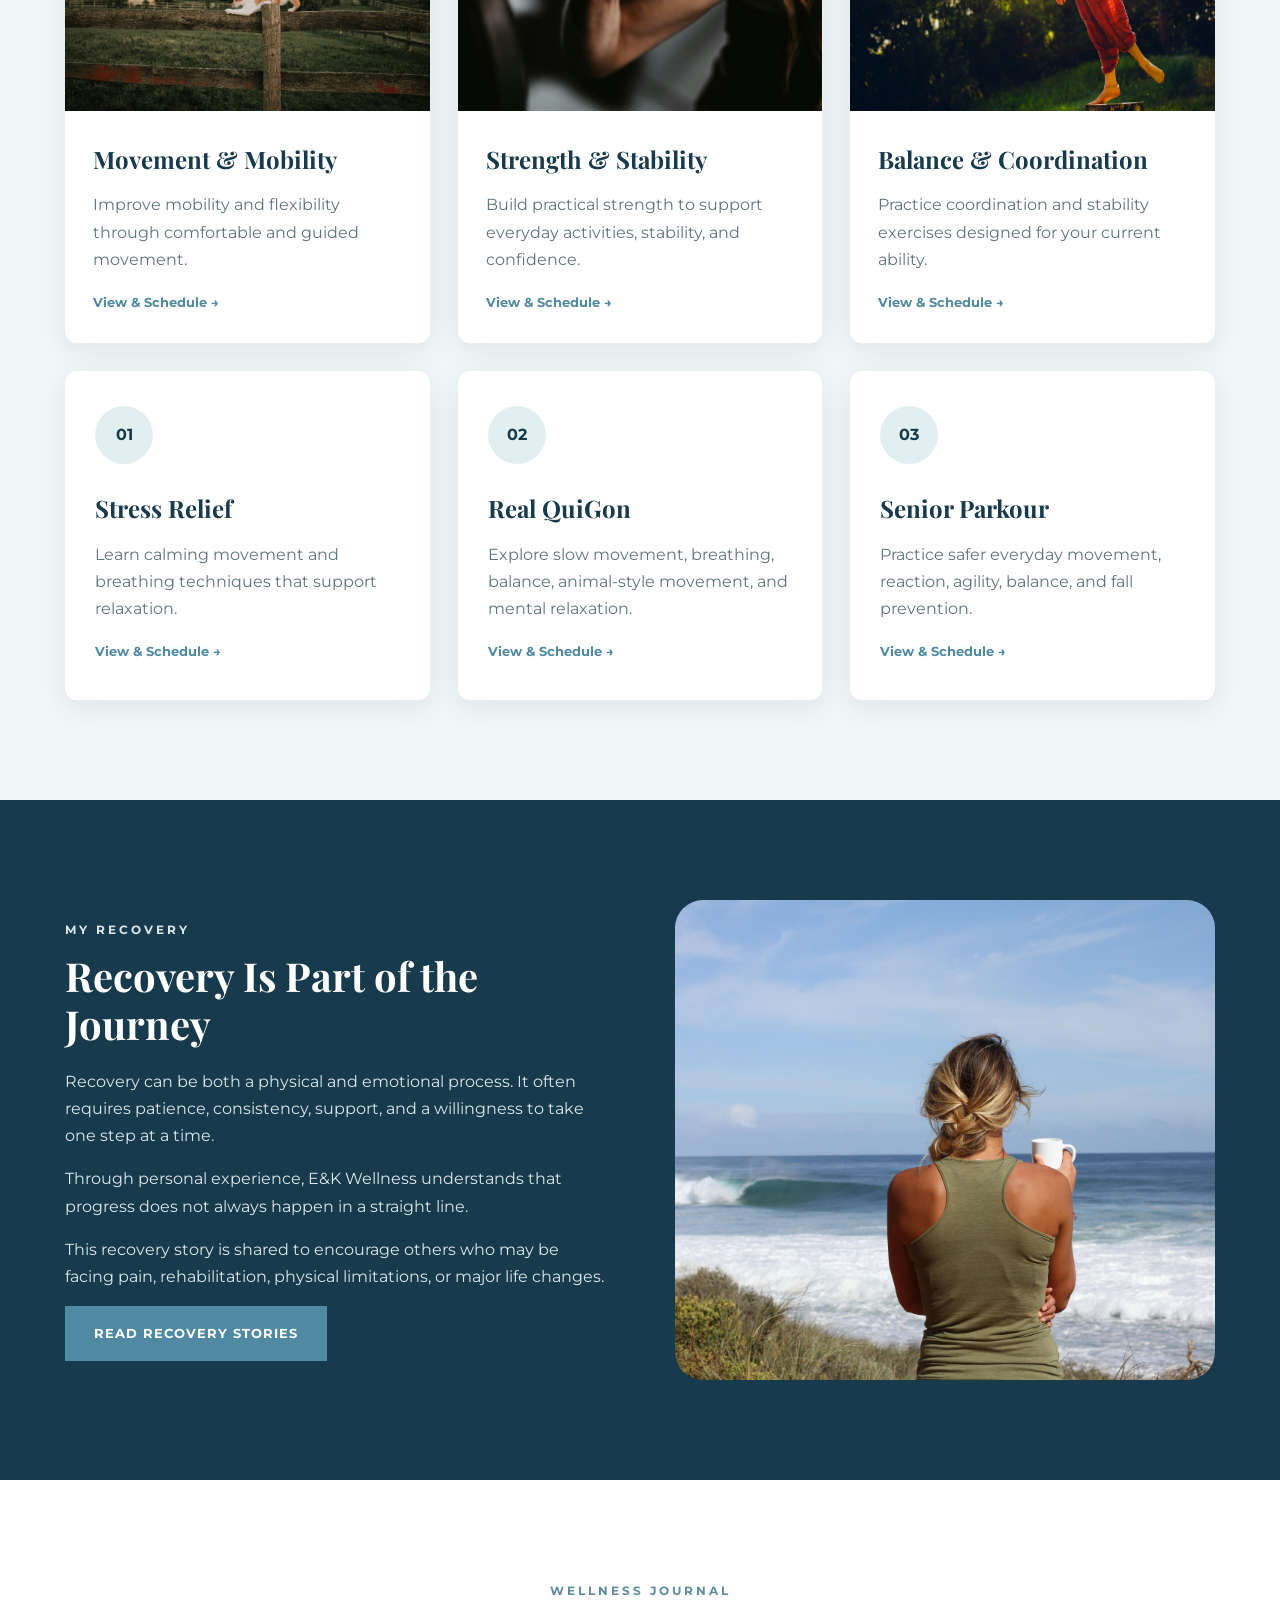
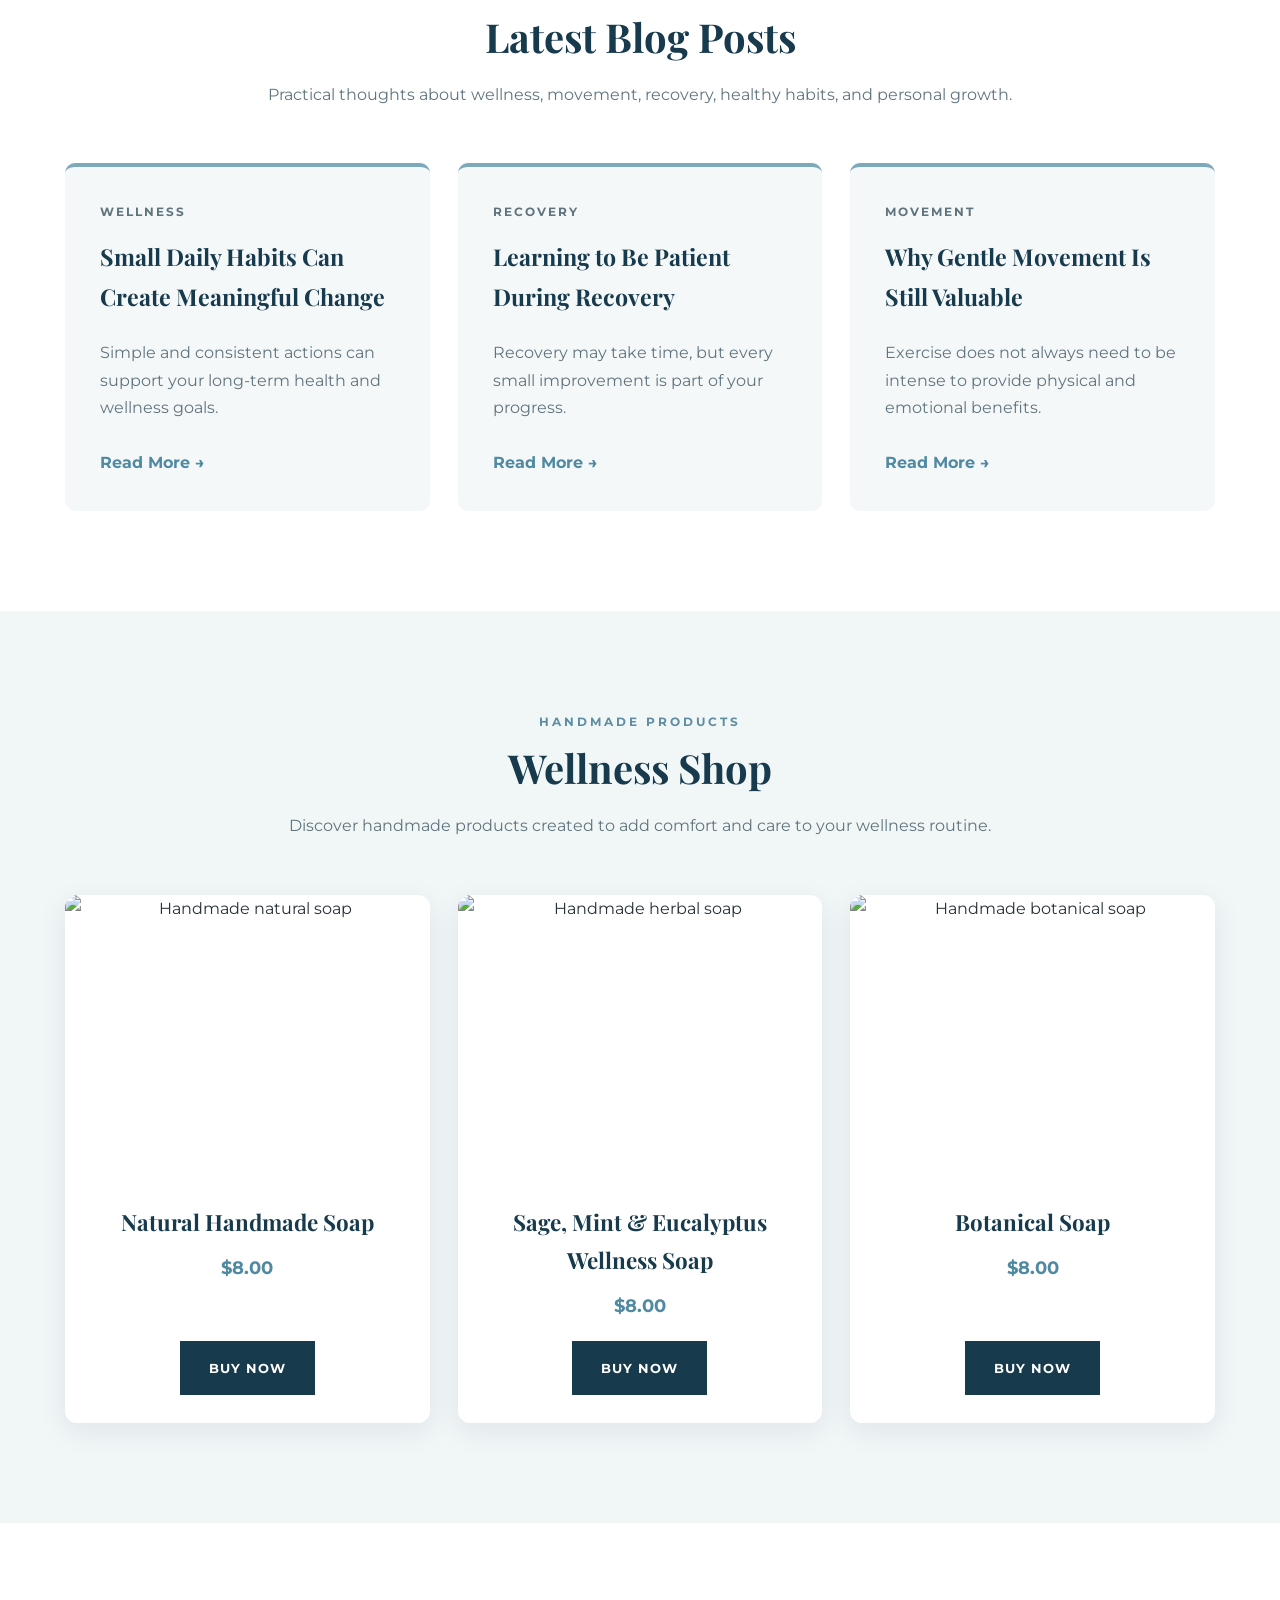
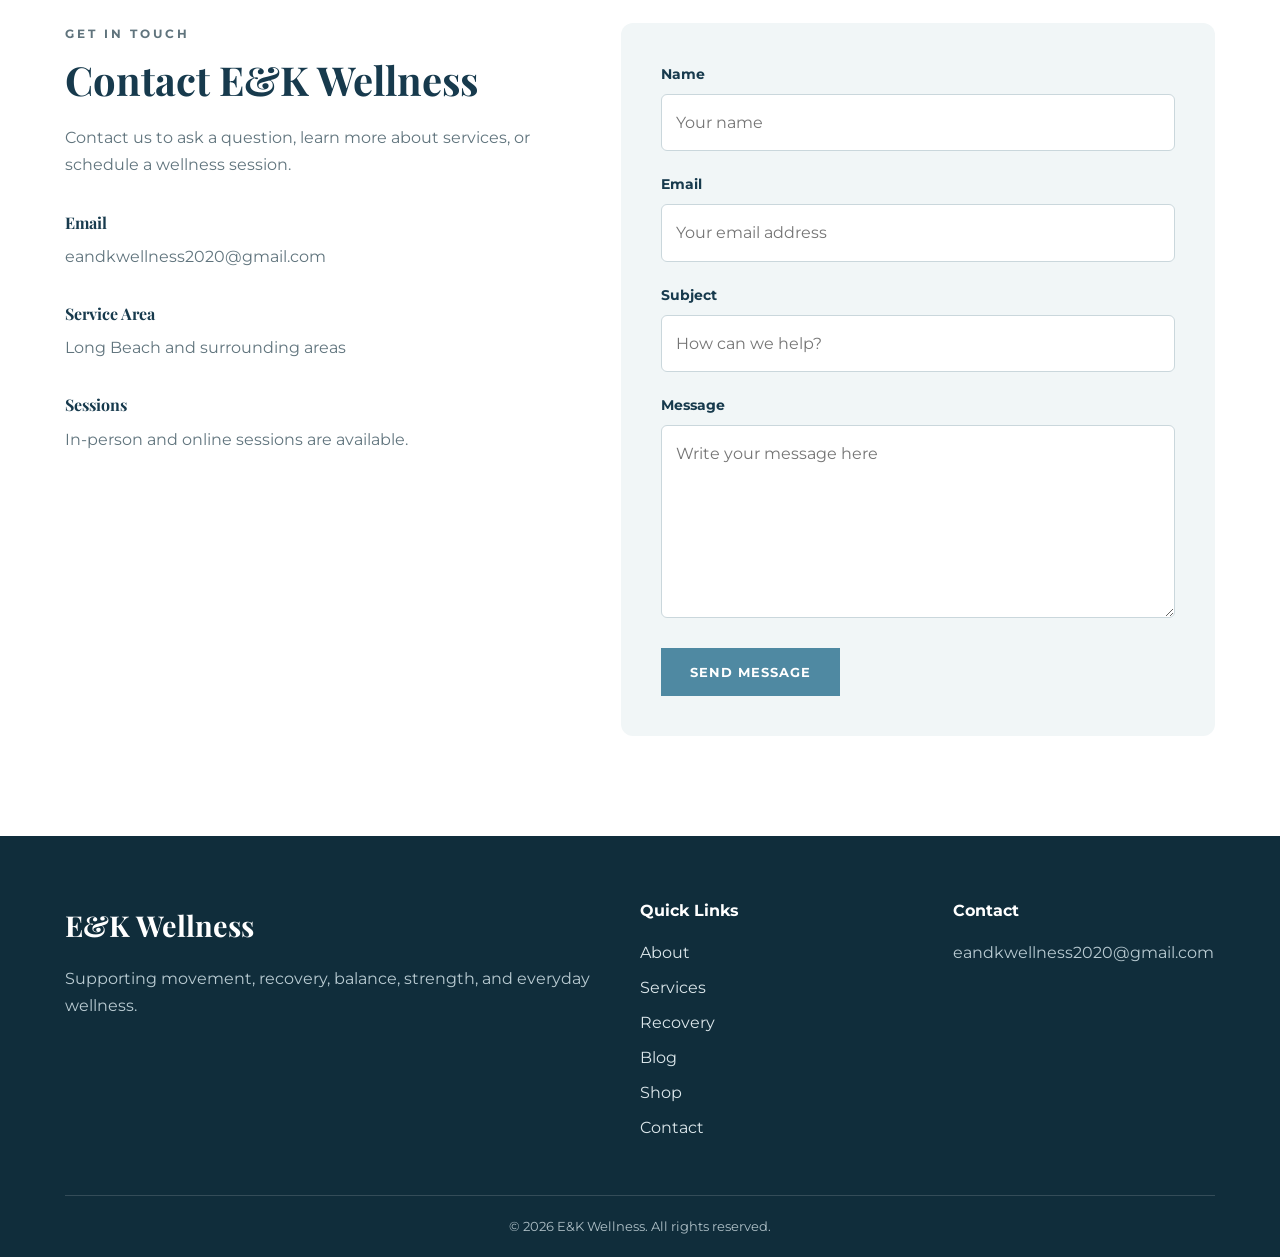
==== commit 616d73e5: "Add files via upload" ====
--- a/index.html
+++ b/index.html
@@ -40,14 +40,30 @@
 
     <header class="site-header">
       <div class="header-container">
+        <!-- Image logo on the left -->
+
+        <a href="#home" class="image-logo-link">
+          <img
+            src="eandk_logo.png"
+            alt="E&K Wellness logo"
+            class="site-logo-image"
+          />
+        </a>
+
+        <!-- Original text logo -->
+
         <a href="#home" class="logo">
-          <span class="logo-main">E&amp;K Wellness</span>
+          <span class="logo-main">
+            E&amp;K Wellness
+          </span>
 
           <span class="logo-small">
             MOVE • RECOVER • THRIVE
           </span>
         </a>
 
+        <!-- Navigation -->
+
         <nav class="main-nav" aria-label="Main navigation">
           <ul>
             <li>
@@ -83,7 +99,7 @@
             <li>
               <a href="shop.html">
                 Shop
-               </a>
+              </a>
             </li>
 
             <li>
@@ -185,37 +201,37 @@
           </svg>
         </div>
       </section>
- <!-- =========================
+
+      <!-- =========================
            VIDEO
       ========================== -->
 
-      <section class="section video-section">
-        <div class="section-container">
-          <div class="section-heading">
-            <p class="section-label">
-              E&amp;K WELLNESS VIDEO
-            </p>
-
-            <h2>
-              Move, Recover, and Thrive
-            </h2>
-
-            <p>
-              Learn more about our wellness approach through this video.
-            </p>
-          </div>
-
-          <div class="video-container">
-  <iframe
-    src="https://www.youtube.com/embed/MYNEbK5rvD4"
-    title="E&K Wellness – Move Better, Feel Better, Live Stronger"
-    allow="accelerometer; autoplay; clipboard-write; encrypted-media; gyroscope; picture-in-picture; web-share"
-    allowfullscreen>
-  </iframe>
-</div>
-        </div>
-      </section>
-
+     <section class="section wellness-image-section">
+  <div class="section-container">
+    <div class="section-heading">
+      <p class="section-label">
+        E&amp;K WELLNESS
+      </p>
+
+      <h2>
+        Move, Recover, and Thrive
+      </h2>
+
+      <p>
+        Gentle support for every step of your wellness journey.
+      </p>
+    </div>
+
+    <div class="wellness-image-showcase">
+      <div class="wellness-image-frame">
+        <img
+          src="heart-stone.jpg"
+          alt="A hand holding a small heart-shaped stone by the water"
+        />
+      </div>
+    </div>
+  </div>
+</section>
       <!-- =========================
            ABOUT
       ========================== -->
@@ -376,7 +392,7 @@
               </div>
             </a>
 
-            <!-- Stress relief -->
+            <!-- Stress Relief -->
 
             <a
               href="services.html#stress-relief"
@@ -592,117 +608,117 @@
         </div>
       </section>
 
-     <!-- =========================
-     SHOP
-========================== -->
-
-<section
-  class="section shop-section"
-  id="shop"
->
-  <div class="section-container">
-    <div class="section-heading">
-      <p class="section-label">
-        HANDMADE PRODUCTS
-      </p>
-
-      <h2>
-        Wellness Shop
-      </h2>
-
-      <p>
-        Discover handmade products created to add comfort
-        and care to your wellness routine.
-      </p>
-    </div>
-
-    <div class="product-grid">
-      <!-- Product 1 -->
-
-      <article class="product-card">
-        <img
-          src="soap-1.jpg"
-          alt="Handmade natural soap"
-        />
-
-        <div class="product-content">
-          <h3>
-            Natural Handmade Soap
-          </h3>
-
-          <p class="product-price">
-            $8.00
-          </p>
-
-          <a
-          href="https://square.link/u/dMs5E5hV"
-          class="button dark-button"
-          target="_blank"
-          rel="noopener noreferrer"
-       >
-          Buy Now
-</a>
-        </div>
-      </article>
-
-      <!-- Product 2 -->
-
-      <article class="product-card">
-        <img
-          src="soap-4.jpg"
-          alt="Handmade Herbal soap"
-        />
-
-        <div class="product-content">
-          <h3>
-            Sage, Mint &amp; Eucalyptus Wellness Soap
-          </h3>
-
-          <p class="product-price">
-            $8.00
-          </p>
-
-          <a
-          href="https://square.link/u/xzo2kIbq"
-          class="button dark-button"
-          target="_blank"
-          rel="noopener noreferrer"
-       >
-          Buy Now
-          </a>
-        </div>
-      </article>
-
-      <!-- Product 3 -->
-
-      <article class="product-card">
-        <img
-          src="soap-3.jpg"
-          alt="Handmade botanical soap"
-        />
-
-        <div class="product-content">
-          <h3>
-            Botanical Soap
-          </h3>
-
-          <p class="product-price">
-            $8.00
-          </p>
-
-          <a
-          href="https://square.link/u/zVxVYc8B"
-          class="button dark-button"
-          target="_blank"
-          rel="noopener noreferrer"
-       >
-          Buy Now
-          </a>
-        </div>
-      </article>
-    </div>
-  </div>
-</section>
+      <!-- =========================
+           SHOP
+      ========================== -->
+
+      <section
+        class="section shop-section"
+        id="shop"
+      >
+        <div class="section-container">
+          <div class="section-heading">
+            <p class="section-label">
+              HANDMADE PRODUCTS
+            </p>
+
+            <h2>
+              Wellness Shop
+            </h2>
+
+            <p>
+              Discover handmade products created to add comfort
+              and care to your wellness routine.
+            </p>
+          </div>
+
+          <div class="product-grid">
+            <!-- Product 1 -->
+
+            <article class="product-card">
+              <img
+                src="images/soap-1.jpg"
+                alt="Handmade natural soap"
+              />
+
+              <div class="product-content">
+                <h3>
+                  Natural Handmade Soap
+                </h3>
+
+                <p class="product-price">
+                  $8.00
+                </p>
+
+                <a
+                  href="https://square.link/u/dMs5E5hV"
+                  class="button dark-button"
+                  target="_blank"
+                  rel="noopener noreferrer"
+                >
+                  Buy Now
+                </a>
+              </div>
+            </article>
+
+            <!-- Product 2 -->
+
+            <article class="product-card">
+              <img
+                src="images/soap-4.jpg"
+                alt="Handmade herbal soap"
+              />
+
+              <div class="product-content">
+                <h3>
+                  Sage, Mint &amp; Eucalyptus Wellness Soap
+                </h3>
+
+                <p class="product-price">
+                  $8.00
+                </p>
+
+                <a
+                  href="https://square.link/u/xzo2kIbq"
+                  class="button dark-button"
+                  target="_blank"
+                  rel="noopener noreferrer"
+                >
+                  Buy Now
+                </a>
+              </div>
+            </article>
+
+            <!-- Product 3 -->
+
+            <article class="product-card">
+              <img
+                src="images/soap-3.jpg"
+                alt="Handmade botanical soap"
+              />
+
+              <div class="product-content">
+                <h3>
+                  Botanical Soap
+                </h3>
+
+                <p class="product-price">
+                  $8.00
+                </p>
+
+                <a
+                  href="https://square.link/u/zVxVYc8B"
+                  class="button dark-button"
+                  target="_blank"
+                  rel="noopener noreferrer"
+                >
+                  Buy Now
+                </a>
+              </div>
+            </article>
+          </div>
+        </div>
+      </section>
 
       <!-- =========================
            CONTACT
@@ -907,4 +923,4 @@
       </div>
     </footer>
   </body>
-</html>
+</html>
--- a/styles.css
+++ b/styles.css
@@ -64,115 +64,121 @@
    HEADER
 ========================== */
 
+/* Header */
+
 .site-header {
-  position: sticky;
-  top: 0;
+  position: relative;
   z-index: 1000;
 
-  border-bottom: 1px solid #d8e2e6;
-
-  background-color: rgba(255, 255, 255, 0.97);
+  width: 100%;
+  background-color: #ffffff;
+  border-bottom: 1px solid #d8e2e5;
 }
 
 .header-container {
   display: flex;
   align-items: center;
-  justify-content: space-between;
-
-  max-width: 1250px;
-  min-height: 72px;
+  gap: 24px;
+
+  width: 100%;
+  max-width: 1400px;
+  min-height: 110px;
   margin: 0 auto;
-  padding: 10px 25px;
-}
+  padding: 12px 30px;
+}
+
+/* Image logo */
+
+.image-logo-link {
+  display: flex;
+  align-items: center;
+  flex-shrink: 0;
+}
+
+.site-logo-image {
+  display: block;
+
+  width: 230px;
+  height: 90px;
+
+  object-fit: contain;
+}
+
+/* Text logo */
 
 .logo {
   display: flex;
   flex-direction: column;
   flex-shrink: 0;
 
-  color: #173a4d;
-
-  line-height: 1;
+  width: 210px;
 }
 
 .logo-main {
   font-family: "Playfair Display", serif;
-  font-size: 1.8rem;
+  font-size: 1.7rem;
   font-weight: 700;
+  line-height: 1.1;
+  white-space: nowrap;
 }
 
 .logo-small {
   margin-top: 5px;
 
-  font-size: 0.65rem;
+  font-size: 0.58rem;
   font-weight: 600;
   letter-spacing: 4px;
+  white-space: nowrap;
+}
+
+/* Navigation */
+
+.main-nav {
+  margin-left: auto;
 }
 
 .main-nav ul {
   display: flex;
   align-items: center;
-  gap: 24px;
+  gap: 26px;
+
+  margin: 0;
+  padding: 0;
+
+  list-style: none;
 }
 
 .main-nav a {
-  position: relative;
-
-  padding: 10px 0;
-
-  color: #294c5c;
-
-  font-size: 0.9rem;
+  font-size: 0.92rem;
   font-weight: 600;
-}
-
-.main-nav a::after {
-  position: absolute;
-  bottom: 3px;
-  left: 0;
-
-  width: 0;
-  height: 2px;
-
-  background-color: #7da9bb;
-
-  content: "";
-
-  transition: width 0.3s ease;
-}
-
-.main-nav a:hover::after,
-.main-nav a[aria-current="page"]::after {
-  width: 100%;
-}
-
-.main-nav a[aria-current="page"] {
-  color: #4f89a2;
-}
+  white-space: nowrap;
+}
+
+/* Book button */
 
 .header-button {
-  flex-shrink: 0;
-
-  padding: 10px 18px;
-
-  background-color: #173a4d;
+  display: inline-block;
+
+  margin-left: 12px;
+  padding: 14px 22px;
+  border: 2px solid #1f3f53;
+  border-radius: 8px;
+
+  background-color: #1f3f53;
   color: #ffffff;
 
-  font-size: 0.78rem;
-  font-weight: 600;
+  font-size: 0.82rem;
+  font-weight: 700;
   letter-spacing: 1px;
   text-transform: uppercase;
-
-  transition:
-    background-color 0.3s ease,
-    transform 0.3s ease;
-}
-
+  white-space: nowrap;
+  text-align: center;
+}
 .header-button:hover {
-  background-color: #326a83;
-  transform: translateY(-2px);
-}
-
+  background-color: #2f5d50;
+  border-color: #2f5d50;
+  color: #ffffff;
+}
 /* =========================
    HOME HERO
 ========================== */
@@ -2446,4 +2452,269 @@
   height: 100%;
 
   border: none;
+}
+@media (max-width: 1150px) {
+  .header-container {
+    gap: 16px;
+    padding: 10px 20px;
+  }
+
+  .site-logo-image {
+    width: 180px;
+    height: 75px;
+  }
+
+  .logo {
+    width: 175px;
+  }
+
+  .logo-main {
+    font-size: 1.4rem;
+  }
+
+  .logo-small {
+    font-size: 0.5rem;
+    letter-spacing: 3px;
+  }
+
+  .main-nav ul {
+    gap: 16px;
+  }
+
+  .main-nav a {
+    font-size: 0.82rem;
+  }
+
+  .header-button {
+    padding: 12px 15px;
+    font-size: 0.7rem;
+  }
+}
+/* Shop video */
+
+.shop-video-container {
+  width: 100%;
+  max-width: 800px;
+  margin: 0 auto 50px;
+
+  aspect-ratio: 16 / 9;
+}
+
+.shop-video-container iframe {
+  width: 100%;
+  height: 100%;
+
+  border: none;
+  border-radius: 10px;
+}
+/* =========================
+   WELLNESS FEATURE IMAGE
+========================= */
+
+.video-container {
+  width: 100%;
+  max-width: 850px;
+  margin: 35px auto 0;
+  padding: 10px;
+
+  border: 1px solid #b8d0c4;
+  border-radius: 26px;
+
+  background:
+    linear-gradient(
+      135deg,
+      #f7fbf8,
+      #dfece5
+    );
+
+  box-shadow:
+    0 18px 40px rgba(38, 77, 66, 0.16),
+    0 5px 15px rgba(38, 77, 66, 0.08);
+}
+/* =========================
+   WELLNESS FEATURE IMAGE
+========================= */
+
+.wellness-image-frame {
+  width: 100%;
+  max-width: 850px;
+  margin: 35px auto 0;
+  padding: 10px;
+
+  border: 1px solid #b8d0c4;
+  border-radius: 26px;
+
+  background:
+    linear-gradient(
+      135deg,
+      #f7fbf8,
+      #dfece5
+    );
+
+  box-shadow:
+    0 18px 40px rgba(38, 77, 66, 0.16),
+    0 5px 15px rgba(38, 77, 66, 0.08);
+}
+
+.wellness-image-frame img {
+  display: block;
+  width: 100%;
+  height: auto;
+
+  border: 5px solid #ffffff;
+  border-radius: 18px;
+
+  object-fit: cover;
+}
+/* =========================
+   WELLNESS IMAGE SECTION
+========================= */
+
+.wellness-image-section {
+  text-align: center;
+}
+
+.wellness-image-showcase {
+  position: relative;
+  max-width: 900px;
+  margin: 40px auto 0;
+  padding: 30px;
+}
+
+/* back decorative soft shapes */
+.wellness-image-showcase::before,
+.wellness-image-showcase::after {
+  content: "";
+  position: absolute;
+  z-index: 0;
+  border-radius: 50%;
+  filter: blur(2px);
+}
+
+.wellness-image-showcase::before {
+  width: 180px;
+  height: 180px;
+  top: -10px;
+  left: -10px;
+  background: rgba(191, 219, 205, 0.55);
+}
+
+.wellness-image-showcase::after {
+  width: 220px;
+  height: 220px;
+  right: -20px;
+  bottom: -10px;
+  background: rgba(223, 236, 229, 0.85);
+}
+
+/* main artistic frame */
+.wellness-image-frame {
+  position: relative;
+  z-index: 1;
+  overflow: hidden;
+
+  padding: 14px;
+
+  border: 1px solid rgba(122, 156, 139, 0.55);
+  border-radius: 58px 20px 58px 20px;
+
+  background: linear-gradient(
+    135deg,
+    #f8fcf9 0%,
+    #e3efe8 45%,
+    #f5faf7 100%
+  );
+
+  box-shadow:
+    0 22px 45px rgba(40, 71, 59, 0.16),
+    0 8px 18px rgba(40, 71, 59, 0.08);
+
+  transform: rotate(-1.2deg);
+}
+
+/* thin inner decorative layer */
+.wellness-image-frame::before {
+  content: "";
+  position: absolute;
+  inset: 10px;
+  z-index: 1;
+
+  border: 1px solid rgba(255, 255, 255, 0.75);
+  border-radius: 46px 16px 46px 16px;
+
+  pointer-events: none;
+}
+
+/* small accent line */
+.wellness-image-frame::after {
+  content: "";
+  position: absolute;
+  z-index: 2;
+
+  width: 120px;
+  height: 120px;
+  right: -35px;
+  top: -35px;
+
+  border-radius: 50%;
+  border: 2px solid rgba(122, 156, 139, 0.22);
+  background: rgba(255, 255, 255, 0.18);
+
+  pointer-events: none;
+}
+
+.wellness-image-frame img {
+  position: relative;
+  z-index: 0;
+  display: block;
+
+  width: 100%;
+  height: auto;
+
+  border: 6px solid #ffffff;
+  border-radius: 42px 14px 42px 14px;
+
+  object-fit: cover;
+}
+
+/* optional gentle hover effect */
+.wellness-image-frame:hover {
+  transform: rotate(0deg) translateY(-4px);
+  transition: transform 0.35s ease, box-shadow 0.35s ease;
+  box-shadow:
+    0 28px 55px rgba(40, 71, 59, 0.20),
+    0 10px 22px rgba(40, 71, 59, 0.10);
+}
+
+.wellness-image-frame {
+  transition: transform 0.35s ease, box-shadow 0.35s ease;
+}
+
+/* mobile */
+@media (max-width: 768px) {
+  .wellness-image-showcase {
+    padding: 18px;
+  }
+
+  .wellness-image-frame {
+    padding: 10px;
+    border-radius: 36px 16px 36px 16px;
+    transform: rotate(0deg);
+  }
+
+  .wellness-image-frame::before {
+    inset: 8px;
+    border-radius: 28px 12px 28px 12px;
+  }
+
+  .wellness-image-frame img {
+    border-radius: 24px 10px 24px 10px;
+  }
+
+  .wellness-image-frame::after {
+    width: 90px;
+    height: 90px;
+    right: -24px;
+    top: -24px;
+  }
 }
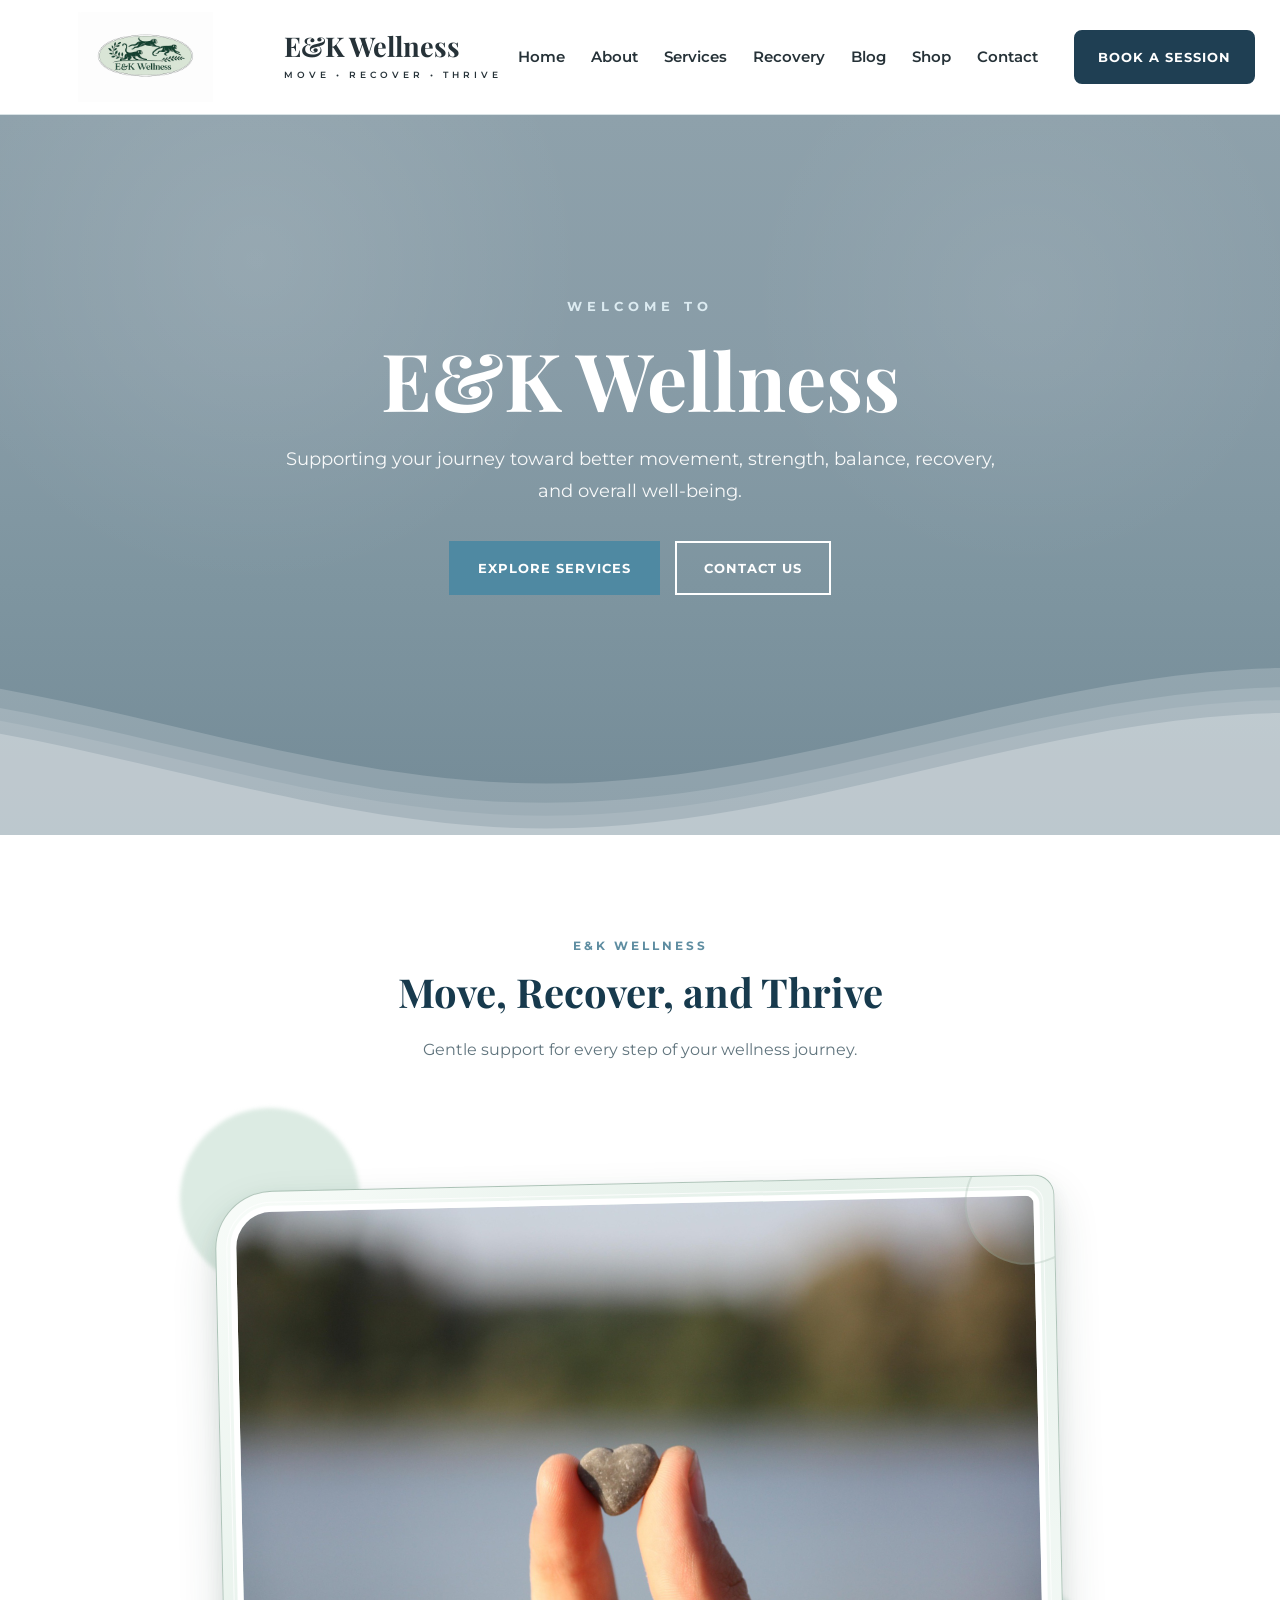
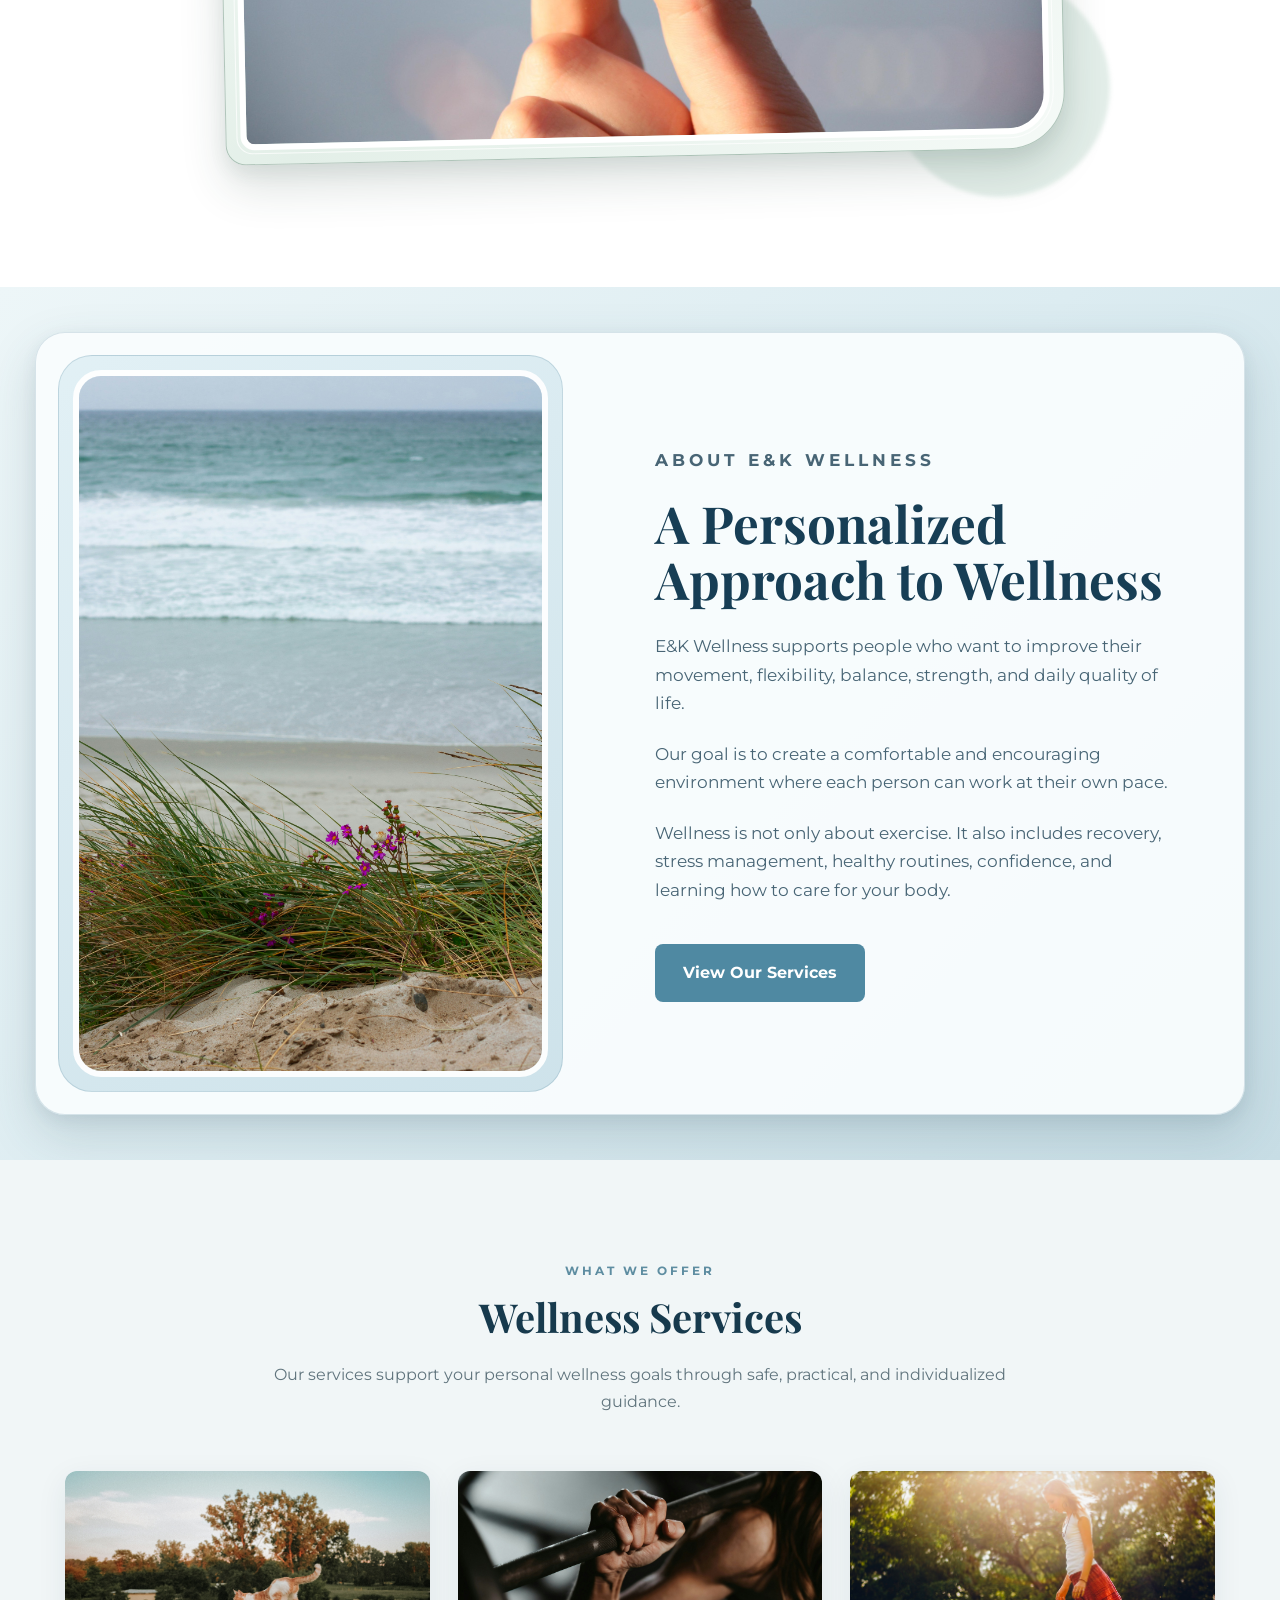
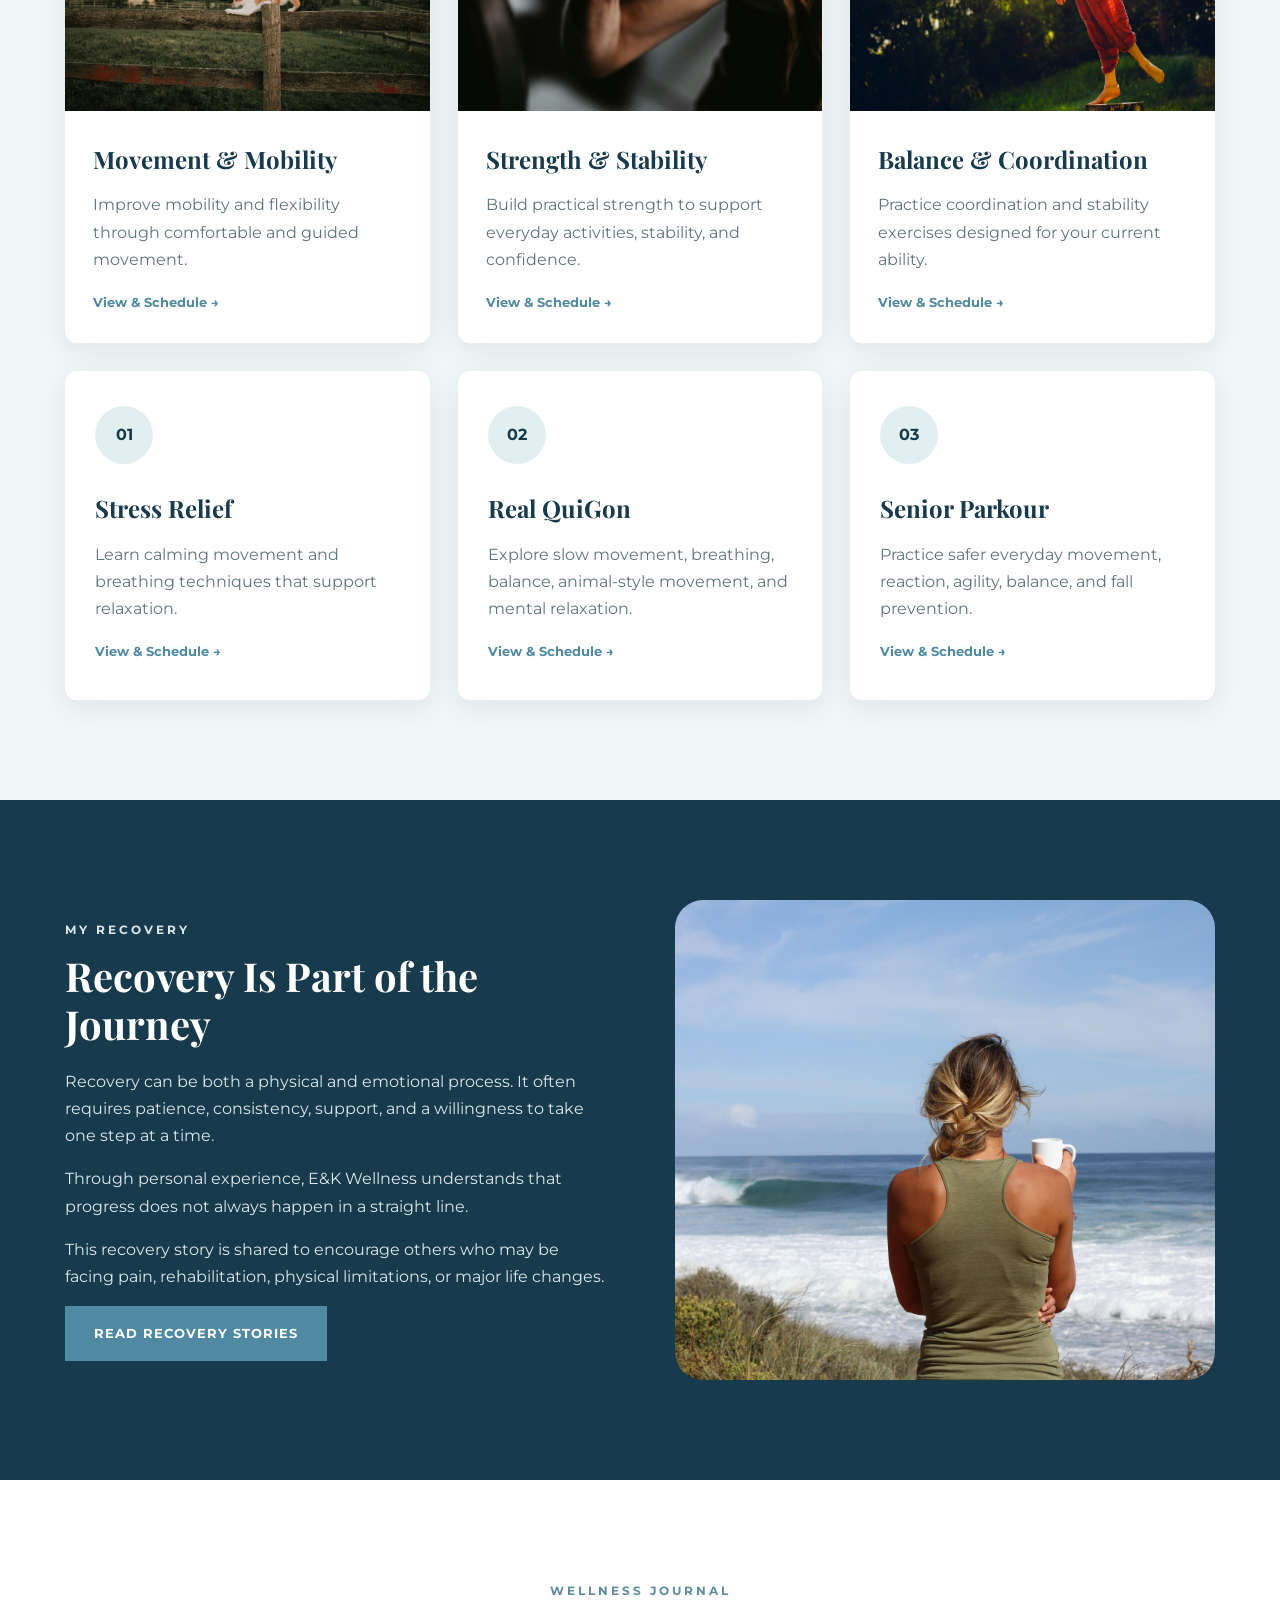
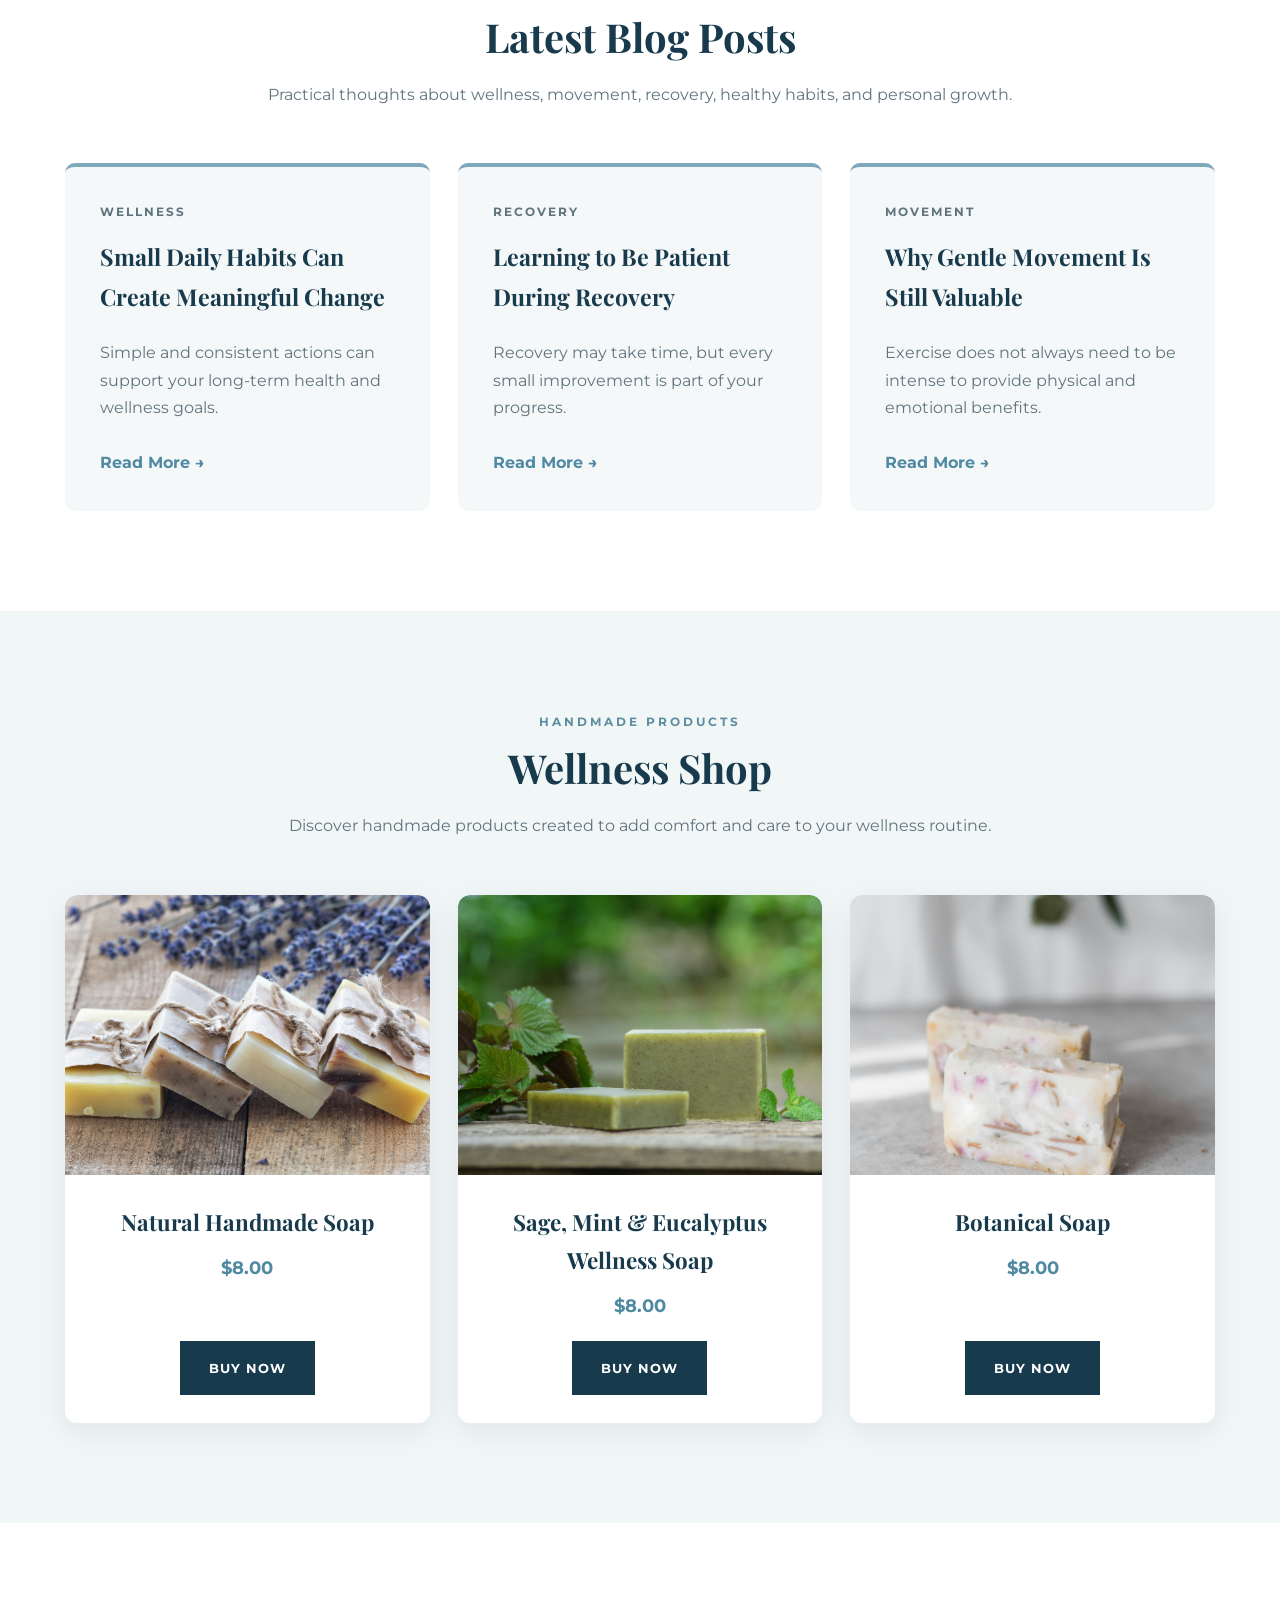
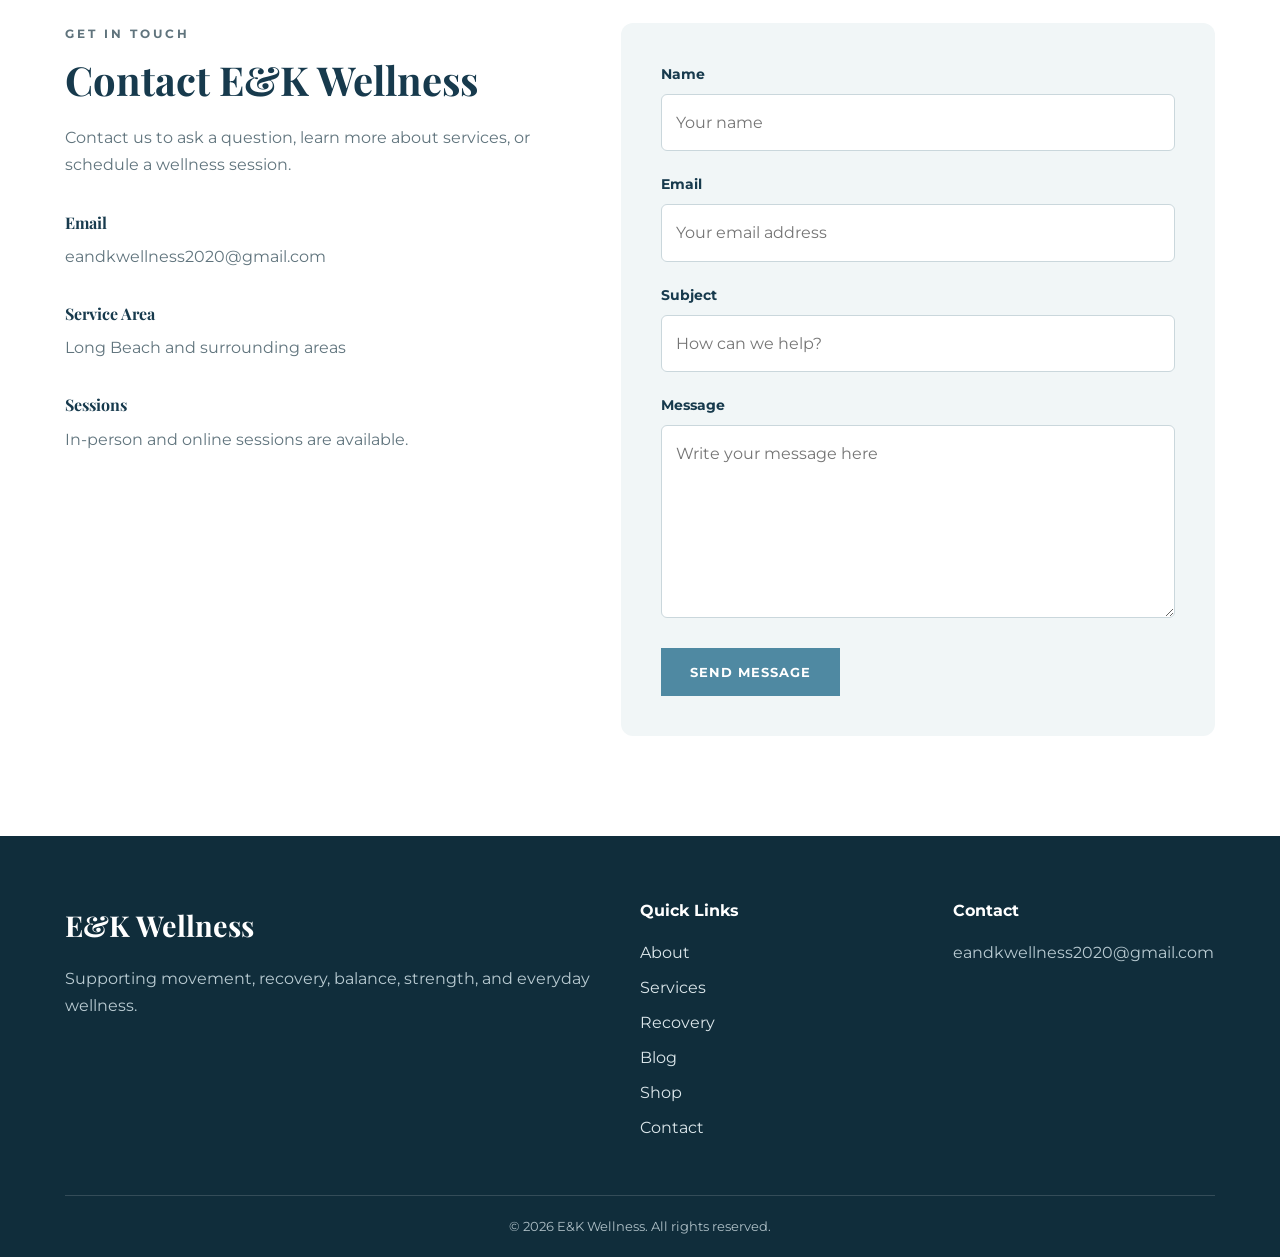
==== commit 2529b3dd: "Update index.html" ====
--- a/index.html
+++ b/index.html
@@ -637,7 +637,7 @@
 
             <article class="product-card">
               <img
-                src="images/soap-1.jpg"
+                src="soap-1.jpg"
                 alt="Handmade natural soap"
               />
 
@@ -665,7 +665,7 @@
 
             <article class="product-card">
               <img
-                src="images/soap-4.jpg"
+                src="soap-4.jpg"
                 alt="Handmade herbal soap"
               />
 
@@ -693,7 +693,7 @@
 
             <article class="product-card">
               <img
-                src="images/soap-3.jpg"
+                src="soap-3.jpg"
                 alt="Handmade botanical soap"
               />
 
@@ -923,4 +923,4 @@
       </div>
     </footer>
   </body>
-</html>+</html>
